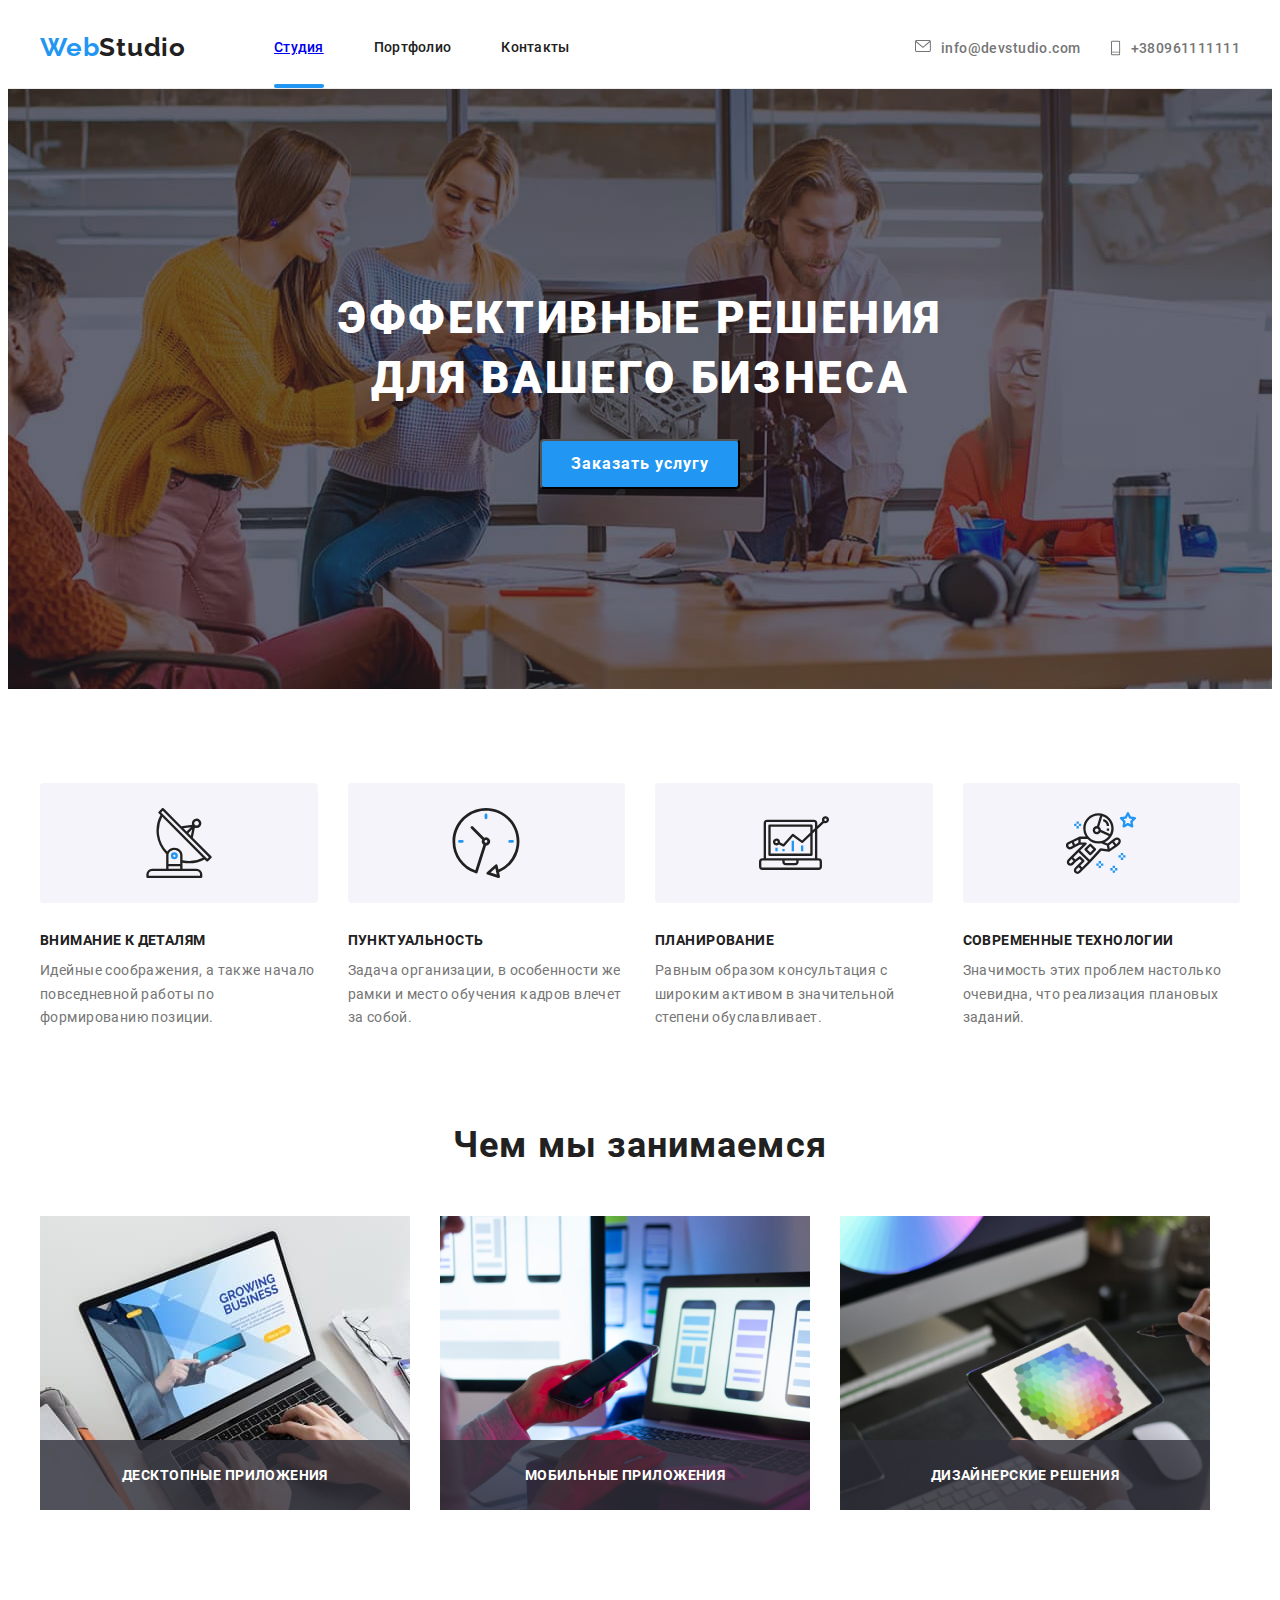
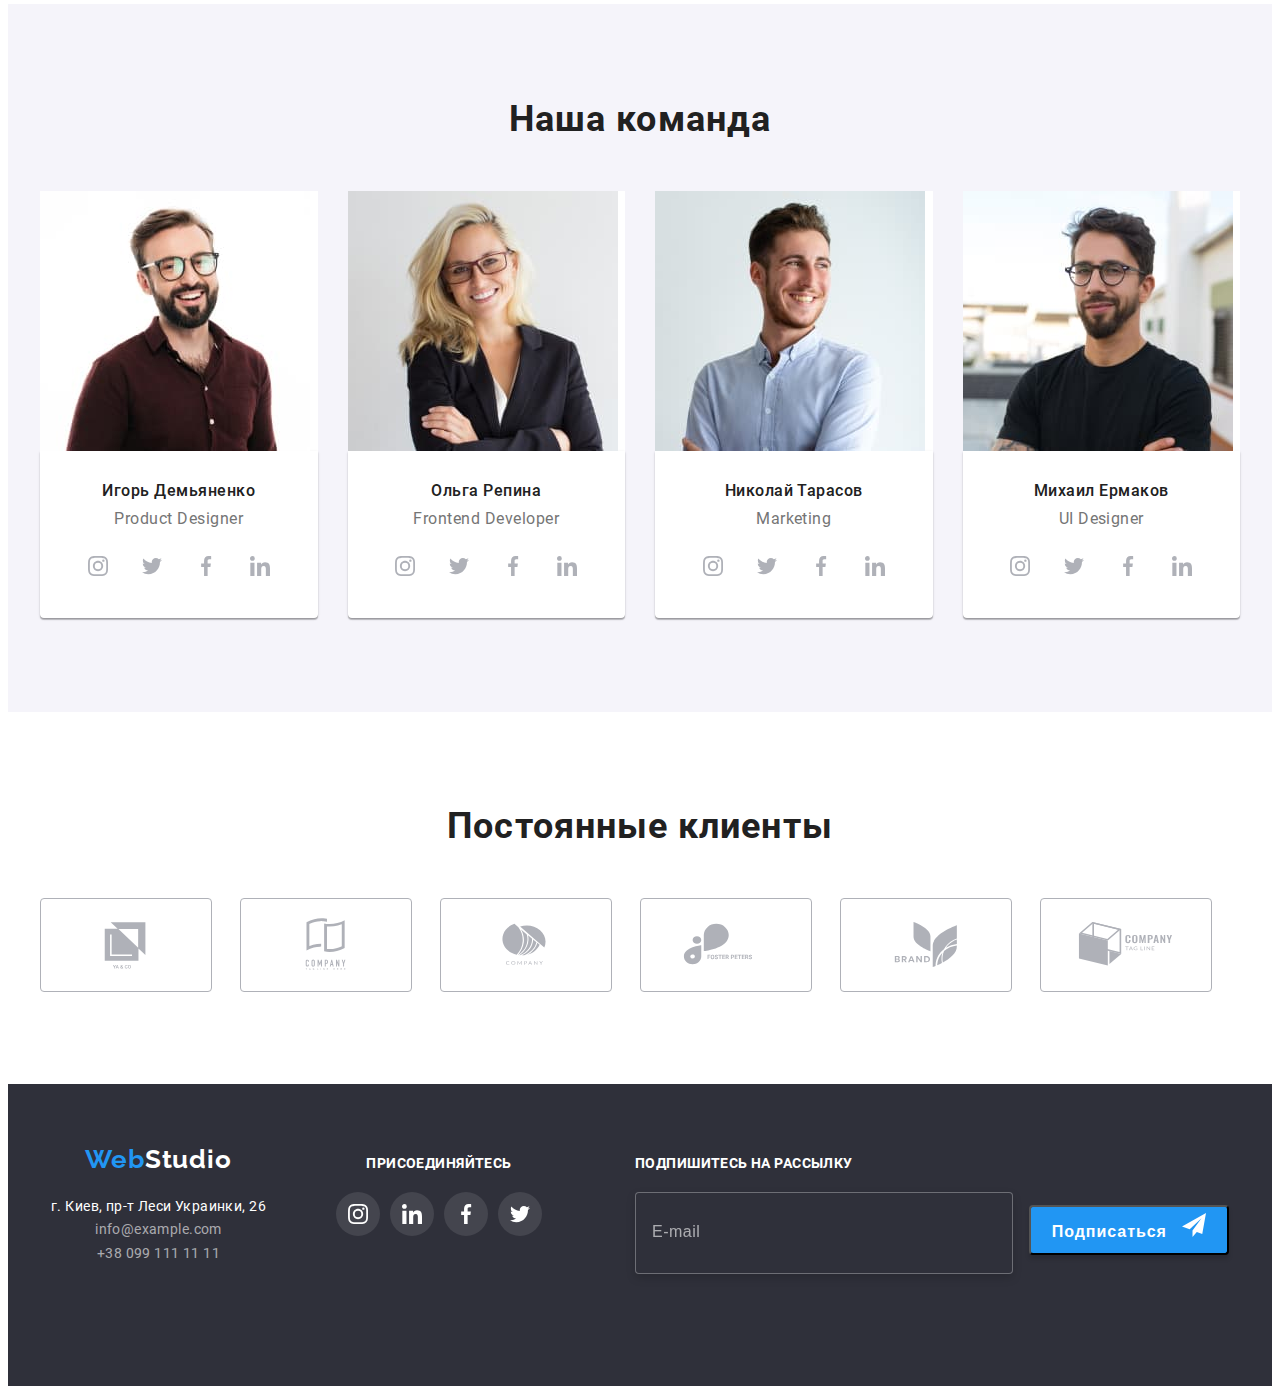
==== index.html @ 2b215364 "hw8" ====
<!DOCTYPE html>
<html lang="ru">
  <head>
    <meta charset="UTF-8" />
    <meta http-equiv="X-UA-Compatible" content="IE=edge" />
    <meta name="viewport" content="width=device-width, initial-scale=1.0" />
    <title>WebStudio</title>
    <link
      rel="stylesheet"
      href="https://cdnjs.cloudflare.com/ajax/libs/modern-normalize/1.1.0/modern-normalize.min.css"
      integrity="sha512-wpPYUAdjBVSE4KJnH1VR1HeZfpl1ub8YT/NKx4PuQ5NmX2tKuGu6U/JRp5y+Y8XG2tV+wKQpNHVUX03MfMFn9Q=="
      crossorigin="anonymous"
      referrerpolicy="no-referrer"
    />

    <link rel="stylesheet" href="./css/main.min.css" />
  </head>
  <body>
    <!-- Шапка сайтy -->

    <header class="header">
      <div class="container header__container">
        <nav class="nav">
          <a href="/" class="logo header__logo">
            <span class="logo__first-part">Web</span>Studio
          </a>

          <!---------------- mobile-modal-button_------------------------------------------------------>

          <ul class="menu">
            <li class="menu__item">
              <a class="menu__link--current" href="./index.html">Студия</a>
            </li>
            <li class="menu__item">
              <a class="menu__link menu__link" href="./portfolio.html"
                >Портфолио</a
              >
            </li>
            <li class="menu__item">
              <a class="menu__link" href="">Контакты</a>
            </li>
          </ul>
        </nav>
        <ul class="auth">
          <li class="auth__item auth__email">
            <a class="auth__link" href="mailto:info@devstudio.com">
              <svg class="auth__email-icon" width="16" height="12">
                <use href="./images/icons/symbol-defs.svg#icon-email"></use>
              </svg>
              info@devstudio.com
            </a>
          </li>
          <li class="auth__item">
            <a class="auth__link" href="tel:+380961111111">
              <svg class="auth__phone-icon" width="10" height="16">
                <use href="./images/icons/symbol-defs.svg#icon-phone"></use>
              </svg>
              +380961111111
            </a>
          </li>
        </ul>
        <button class="nav__button" type="button" data-open>
          <svg class="nav__icon" width="40" height="40" aria-label="меню">
            <use href="./images/icons/icons.svg#icon-menu_burger"></use>
          </svg>
        </button>
      </div>
    </header>
    <main>
      <!-- Герой-->

      <section class="hero">
        <div class="container">
          <h1 class="hero__title">Эффективные решения для вашего бизнеса</h1>
          <button class="btn hero__btn" type="button" data-modal-open>
            Заказать услугу
          </button>
        </div>
      </section>

      <!-- Особливості-->

      <section class="features">
        <div class="container">
          <h2 class="features__title text-hide">Особливості</h2>
          <ul class="features__list">
            <li class="features__item">
              <div class="features__box">
                <svg class="features__icon">
                  <use href="./images/icons/symbol-defs.svg#icon-antenna"></use>
                </svg>
              </div>
              <h3 class="features__title">Внимание к деталям</h3>
              <p class="features__about">
                Идейные соображения, а также начало повседневной работы по
                формированию позиции.
              </p>
            </li>
            <li class="features__item">
              <div class="features__box">
                <svg class="features__icon">
                  <use href="./images/icons/symbol-defs.svg#icon-clock"></use>
                </svg>
              </div>
              <h3 class="features__title">Пунктуальность</h3>
              <p class="features__about">
                Задача организации, в особенности же рамки и место обучения
                кадров влечет за собой.
              </p>
            </li>
            <li class="features__item">
              <div class="features__box">
                <svg class="features__icon">
                  <use href="./images/icons/symbol-defs.svg#icon-diagram"></use>
                </svg>
              </div>
              <h3 class="features__title">Планирование</h3>
              <p class="features__about">
                Равным образом консультация с широким активом в значительной
                степени обуславливает.
              </p>
            </li>
            <li class="features__item">
              <div class="features__box">
                <svg class="features__icon">
                  <use
                    href="./images/icons/symbol-defs.svg#icon-astronaut"
                  ></use>
                </svg>
              </div>
              <h3 class="features__title">Современные технологии</h3>
              <p class="features__about">
                Значимость этих проблем настолько очевидна, что реализация
                плановых заданий.
              </p>
            </li>
          </ul>
        </div>
      </section>

      <!--Чим ми займаємось-->

      <section class="what-we-do">
        <div class="container">
          <h2 class="what-we-do__title">Чем мы занимаемся</h2>
          <ul class="what-we-do__list">
            <li class="what-we-do__item">
              <div class="what-we-do__wrapper">
                <picture>
                  <source
                    srcset="
                      ./images/mobile/portfolio-9-450.jpg    1x,
                      ./images/mobile/portfolio-9-450@2x.jpg 2x
                    "
                    media="(max-width:768px)"
                  />

                  <source
                    srcset="
                      ./images/tab/portfolio-9-354.jpg   1x,
                      /images/tab/portfolio-9-354@2x.jpg 2x
                    "
                    media="(max-width:1200px)"
                  />
                  <source
                    srcset="
                      ./images/desk/portfolio-9-370.jpg    1x,
                      ./images/desk/portfolio-9-370@2x.jpg 2x
                    "
                    media="(min-width:1200px)"
                  />

                  <img
                    src="./images/mobile/portfolio-9-450.jpg"
                    alt="Технокряк"
                  />
                </picture>
                <div class="what-we-do__box-title">
                  <h3 class="what-we-do__nested-title">
                    Десктопные приложения
                  </h3>
                </div>
              </div>
            </li>
            <li class="what-we-do__item">
              <div class="what-we-do__wrapper">
                <img
                  class="what-we-do__img"
                  src="./images/box-2.jpg"
                  alt="mobile"
                  width="370"
                />
                <div class="what-we-do__box-title">
                  <h3 class="what-we-do__nested-title">Мобильные приложения</h3>
                </div>
              </div>
            </li>
            <li class="what-we-do__item">
              <div class="what-we-do__wrapper">
                <img
                  class="what-we-do__img"
                  src="./images/box-3.jpg"
                  alt="tablet"
                  width="370"
                />
                <div class="what-we-do__box-title">
                  <h3 class="what-we-do__nested-title">Дизайнерские решения</h3>
                </div>
              </div>
            </li>
          </ul>
        </div>
      </section>

      <!--Наша команда-->

      <section class="team">
        <div class="container">
          <h2 class="team__title">Наша команда</h2>
          <ul class="team-list">
            <li class="team-item">
              <picture>
                <source
                  srcset="
                    ./images/mobile/team-1-450.jpg    1x,
                    ./images/mobile/team-1-450@2x.jpg 2x
                  "
                  media="(max-width:768px)"
                />

                <source
                  srcset="
                    ./images/tab/team-1-354.jpg   1x,
                    /images/tab/team-1-354@2x.jpg 2x
                  "
                  media="(max-width:1200px)"
                />
                <source
                  srcset="
                    ./images/desk/team-1-270.jpg    1x,
                    ./images/desk/team-1-270@2x.jpg 2x
                  "
                  media="(min-width:1200px)"
                />

                <img src="./images/mobile/team-1-450.jpg " alt="member team" />
              </picture>
              <div class="team-item__card">
                <h3 class="team-item__unit">Игорь Демьяненко</h3>
                <p class="team-item__profession">Product Designer</p>
                <ul class="social-networks">
                  <li class="social-networks__item">
                    <a href="" class="social-networks__link">
                      <svg class="social-networks__icon" width="20" height="20">
                        <use
                          href="./images/icons/symbol-defs.svg#icon-instagram-dark"
                        ></use>
                      </svg>
                    </a>
                  </li>
                  <li class="social-networks__item">
                    <a href="" class="social-networks__link">
                      <svg class="social-networks__icon" width="20" height="20">
                        <use
                          href="./images/icons/symbol-defs.svg#icon-twitter-dark"
                        ></use>
                      </svg>
                    </a>
                  </li>
                  <li class="social-networks__item">
                    <a href="" class="social-networks__link">
                      <svg class="social-networks__icon" width="20" height="20">
                        <use
                          href="./images/icons/symbol-defs.svg#icon-facebook-dark"
                        ></use>
                      </svg>
                    </a>
                  </li>
                  <li class="social-networks__item">
                    <a href="" class="social-networks__link">
                      <svg class="social-networks__icon" width="20" height="20">
                        <use
                          href="./images/icons/symbol-defs.svg#icon-linkedin-dark"
                        ></use>
                      </svg>
                    </a>
                  </li>
                </ul>
              </div>
            </li>
            <li class="team-item">
              <picture>
                <source
                  srcset="
                    ./images/mobile/team-2-450.jpg    1x,
                    ./images/mobile/team-2-450@2x.jpg 2x
                  "
                  media="(max-width:768px)"
                />

                <source
                  srcset="
                    ./images/tab/team-2-354.jpg   1x,
                    /images/tab/team-2-354@2x.jpg 2x
                  "
                  media="(max-width:1200px)"
                />
                <source
                  srcset="
                    ./images/desk/team-2-270.jpg    1x,
                    ./images/desk/team-2-270@2x.jpg 2x
                  "
                  media="(min-width:1200px)"
                />

                <img src="./images/mobile/team-2-450.jpg " alt="member team" />
              </picture>
              <div class="team-item__card">
                <h3 class="team-item__unit">Ольга Репина</h3>
                <p class="team-item__profession">Frontend Developer</p>
                <ul class="social-networks">
                  <li class="social-networks__item">
                    <a href="" class="social-networks__link">
                      <svg class="social-networks__icon" width="20" height="20">
                        <use
                          href="./images/icons/symbol-defs.svg#icon-instagram-dark"
                        ></use>
                      </svg>
                    </a>
                  </li>
                  <li class="social-networks__item">
                    <a href="" class="social-networks__link">
                      <svg class="social-networks__icon" width="20" height="20">
                        <use
                          href="./images/icons/symbol-defs.svg#icon-twitter-dark"
                        ></use>
                      </svg>
                    </a>
                  </li>
                  <li class="social-networks__item">
                    <a href="" class="social-networks__link">
                      <svg class="social-networks__icon" width="20" height="20">
                        <use
                          href="./images/icons/symbol-defs.svg#icon-facebook-dark"
                        ></use>
                      </svg>
                    </a>
                  </li>
                  <li class="social-networks__item">
                    <a href="" class="social-networks__link">
                      <svg class="social-networks__icon" width="20" height="20">
                        <use
                          href="./images/icons/symbol-defs.svg#icon-linkedin-dark"
                        ></use>
                      </svg>
                    </a>
                  </li>
                </ul>
              </div>
            </li>
            <li class="team-item">
              <picture>
                <source
                  srcset="
                    ./images/mobile/team-3-450.jpg    1x,
                    ./images/mobile/team-3-450@2x.jpg 2x
                  "
                  media="(max-width:768px)"
                />

                <source
                  srcset="
                    ./images/tab/team-3-354.jpg   1x,
                    /images/tab/team-3-354@2x.jpg 2x
                  "
                  media="(max-width:1200px)"
                />
                <source
                  srcset="
                    ./images/desk/team-3-270.jpg    1x,
                    ./images/desk/team-3-270@2x.jpg 2x
                  "
                  media="(min-width:1200px)"
                />

                <img src="./images/mobile/team-3-450.jpg " alt="member team" />
              </picture>
              <div class="team-item__card">
                <h3 class="team-item__unit">Николай Тарасов</h3>
                <p class="team-item__profession">Marketing</p>
                <ul class="social-networks">
                  <li class="social-networks__item">
                    <a href="" class="social-networks__link">
                      <svg class="social-networks__icon" width="20" height="20">
                        <use
                          href="./images/icons/symbol-defs.svg#icon-instagram-dark"
                        ></use>
                      </svg>
                    </a>
                  </li>
                  <li class="social-networks__item">
                    <a href="" class="social-networks__link">
                      <svg class="social-networks__icon" width="20" height="20">
                        <use
                          href="./images/icons/symbol-defs.svg#icon-twitter-dark"
                        ></use>
                      </svg>
                    </a>
                  </li>
                  <li class="social-networks__item">
                    <a href="" class="social-networks__link">
                      <svg class="social-networks__icon" width="20" height="20">
                        <use
                          href="./images/icons/symbol-defs.svg#icon-facebook-dark"
                        ></use>
                      </svg>
                    </a>
                  </li>
                  <li class="social-networks__item">
                    <a href="" class="social-networks__link">
                      <svg class="social-networks__icon" width="20" height="20">
                        <use
                          href="./images/icons/symbol-defs.svg#icon-linkedin-dark"
                        ></use>
                      </svg>
                    </a>
                  </li>
                </ul>
              </div>
            </li>
            <li class="team-item">
              <picture>
                <source
                  srcset="
                    ./images/mobile/team-4-450.jpg    1x,
                    ./images/mobile/team-4-450@2x.jpg 2x
                  "
                  media="(max-width:768px)"
                />

                <source
                  srcset="
                    ./images/tab/team-4-354.jpg   1x,
                    /images/tab/team-4-354@2x.jpg 2x
                  "
                  media="(max-width:1200px)"
                />
                <source
                  srcset="
                    ./images/desk/team-4-270.jpg    1x,
                    ./images/desk/team-4-270@2x.jpg 2x
                  "
                  media="(min-width:1200px)"
                />

                <img src="./images/mobile/team-4-450.jpg " alt="member team" />
              </picture>
              <div class="team-item__card">
                <h3 class="team-item__unit">Михаил Ермаков</h3>
                <p class="team-item__profession">UI Designer</p>
                <ul class="social-networks">
                  <li class="social-networks__item">
                    <a href="" class="social-networks__link">
                      <svg class="social-networks__icon" width="20" height="20">
                        <use
                          href="./images/icons/symbol-defs.svg#icon-instagram-dark"
                        ></use>
                      </svg>
                    </a>
                  </li>
                  <li class="social-networks__item">
                    <a href="" class="social-networks__link">
                      <svg class="social-networks__icon" width="20" height="20">
                        <use
                          href="./images/icons/symbol-defs.svg#icon-twitter-dark"
                        ></use>
                      </svg>
                    </a>
                  </li>
                  <li class="social-networks__item">
                    <a href="" class="social-networks__link">
                      <svg class="social-networks__icon" width="20" height="20">
                        <use
                          href="./images/icons/symbol-defs.svg#icon-facebook-dark"
                        ></use>
                      </svg>
                    </a>
                  </li>
                  <li class="social-networks__item">
                    <a href="" class="social-networks__link">
                      <svg class="social-networks__icon" width="20" height="20">
                        <use
                          href="./images/icons/symbol-defs.svg#icon-linkedin-dark"
                        ></use>
                      </svg>
                    </a>
                  </li>
                </ul>
              </div>
            </li>
          </ul>
        </div>
      </section>

      <!--Our clients-->
      <section class="clients">
        <div class="container">
          <h2 class="clients__title">Постоянные клиенты</h2>
          <ul class="clients__list">
            <li class="client__item">
              <a href="" class="client__link">
                <svg class="client__icon">
                  <use
                    href="./images/icons/symbol-defs.svg#icon-client-one"
                  ></use>
                </svg>
              </a>
            </li>
            <li class="client__item">
              <a href="" class="client__link">
                <svg class="client__icon">
                  <use
                    href="./images/icons/symbol-defs.svg#icon-client-two"
                  ></use>
                </svg>
              </a>
            </li>
            <li class="client__item">
              <a href="" class="client__link">
                <svg class="client__icon">
                  <use
                    href="./images/icons/symbol-defs.svg#icon-client-three"
                  ></use>
                </svg>
              </a>
            </li>
            <li class="client__item">
              <a href="" class="client__link">
                <svg class="client__icon">
                  <use
                    href="./images/icons/symbol-defs.svg#icon-client-four"
                  ></use>
                </svg>
              </a>
            </li>
            <li class="client__item">
              <a href="" class="client__link">
                <svg class="client__icon">
                  <use
                    href="./images/icons/symbol-defs.svg#icon-client-five"
                  ></use>
                </svg>
              </a>
            </li>
            <li class="client__item">
              <a href="" class="client__link">
                <svg class="client__icon">
                  <use
                    href="./images/icons/symbol-defs.svg#icon-client-six"
                  ></use>
                </svg>
              </a>
            </li>
          </ul>
        </div>
      </section>

      <!-- Footer -->
    </main>
    <footer class="footer">
      <div class="container container__footer">
        <div class="footer__contacts">
          <a href="/" class="logo footer--logo">
            <span class="logo__first-part">Web</span>Studio
          </a>
          <address>
            <ul class="footer__list">
              <li class="footer__item">
                <a class="footer__address" href="#">
                  г. Киев, пр-т Леси Украинки, 26
                </a>
              </li>
              <li class="footer__item">
                <a class="footer__email" href="mailto:info@example.com">
                  info@example.com
                </a>
              </li>
              <li class="footer__item">
                <a class="footer__phon" href="tel:+380991111111">
                  +38 099 111 11 11
                </a>
              </li>
            </ul>
          </address>
        </div>
        <div class="join-us">
          <h2 class="join-us__title">присоединяйтесь</h2>
          <ul class="join-us__list">
            <li class="join-us__item">
              <a href="" class="join-us__link">
                <svg class="join-us__icon" width="20" height="20">
                  <use
                    href="./images/icons/symbol-defs.svg#icon-instagram-light"
                  ></use>
                </svg>
              </a>
            </li>
            <li class="join-us__item">
              <a href="" class="join-us__link">
                <svg class="join-us__icon" width="20" height="20">
                  <use
                    href="./images/icons/symbol-defs.svg#icon-linkedin-light"
                  ></use>
                </svg>
              </a>
            </li>
            <li class="join-us__item">
              <a href="" class="join-us__link">
                <svg class="join-us__icon" width="20" height="20">
                  <use
                    href="./images/icons/symbol-defs.svg#icon-facebook-light"
                  ></use>
                </svg>
              </a>
            </li>
            <li class="join-us__item">
              <a href="" class="join-us__link">
                <svg class="join-us__icon" width="20" height="20">
                  <use
                    href="./images/icons/symbol-defs.svg#icon-twitter-light"
                  ></use>
                </svg>
              </a>
            </li>
          </ul>
        </div>
        <div class="mailling">
          <h2 class="mailling__title">Подпишитесь на рассылку</h2>
          <form class="mailling__form">
            <label class="mailling__label">
              <input
                class="mailling__input"
                type="email"
                name="mailling"
                placeholder="E-mail"
              />
            </label>
            <button class="btn mailling__button" type="submit">
              Подписаться
              <svg class="mailling__icon-send" width="24" height="24">
                <use href="./images/icons/symbol-defs.svg#icon-send"></use>
              </svg>
            </button>
          </form>
        </div>
      </div>
    </footer>
    <!-- Backdrop/Modal windows -->

    <div class="backdrop is-hidden" data-modal>
      <div class="modal">
        <button class="modal__close-button" data-modal-close>
          <svg class="modal__close-icon" width="30" height="30">
            <use href="./images/icons/symbol-defs.svg#icon-close-1"></use>
          </svg>
        </button>

        <p class="modal__title">Оставьте свои данные, мы вам перезвоним</p>

        <form class="modal__form">
          <div class="modal__wrapper">
            <label class="modal__label" for="user_name">Имя</label>

            <input
              class="modal__input"
              type="text"
              name="person"
              id="user_name"
            />
            <svg class="modal__icon" width="18" height="18">
              <use href="./images/icons/icons.svg#icon-person"></use>
            </svg>
          </div>

          <div class="modal__wrapper">
            <label class="modal__label" for="tel">Телефон</label>

            <input class="modal__input" type="tel" name="person-tel" id="tel" />
            <svg class="modal__icon" width="18" height="18">
              <use href="./images/icons/icons.svg#icon-phone"></use>
            </svg>
          </div>

          <div class="modal__wrapper">
            <label class="modal__label" for="email">Почта</label>

            <input
              class="modal__input"
              type="email"
              name="person-email"
              id="email"
            />
            <svg class="modal__icon" width="18" height="18">
              <use href="./images/icons/icons.svg#icon-email"></use>
            </svg>
          </div>
          <div class="modal__wrapper txtarea">
            <label class="modal__label" for="comment">Комментарий</label>
            <textarea
              name="comment"
              rows="5"
              placeholder="Введите текст"
              id="comment"
            >
            </textarea>
          </div>
          <label class="modal__label checkbox" for="checkbox">
            <input
              class="modal__checkbox"
              type="checkbox"
              name="accept"
              value="accept"
              id="checkbox"
            />
            <svg class="modal__icon-check" width="16" height="15">
              <use href="./images/icons/icons.svg#icon-check"></use>
            </svg>

            Соглашаюсь с рассылкой и принимаю &nbsp;
            <a href="#">Условия договора</a>
          </label>
          <button class="btn modal-button" type="submit">Отправить</button>
        </form>
      </div>
    </div>
    <script src="./js/modal.js"></script>
  </body>
</html>
---- css/main.min.css ----
p,h1,h2,h3,h4,h5,h6{margin:0}ul{list-style:none;margin:0;padding-left:0}:root{--body-light-color: #e5e5e5;--body-dark-color: #2f303a;--accent-color: #2196f3;--title-text-color: #212121;--common-text-color: #757575;--typical-padding: 94px;--typical-margin: 30px}@font-face{font-family:'Roboto';font-style:normal;font-weight:400;src:local(""),url("../fonts/roboto-v30-latin_cyrillic-regular.woff2") format("woff2"),url("../fonts/roboto-v30-latin_cyrillic-regular.woff") format("woff")}@font-face{font-family:'Roboto';font-style:normal;font-weight:500;src:local(""),url("../fonts/roboto-v30-latin_cyrillic-500.woff2") format("woff2"),url("../fonts/roboto-v30-latin_cyrillic-500.woff") format("woff")}@font-face{font-family:'Roboto';font-style:normal;font-weight:700;src:local(""),url("../fonts/roboto-v30-latin_cyrillic-700.woff2") format("woff2"),url("../fonts/roboto-v30-latin_cyrillic-700.woff") format("woff")}@font-face{font-family:'Roboto';font-style:normal;font-weight:900;src:local(""),url("../fonts/roboto-v30-latin_cyrillic-900.woff2") format("woff2"),url("../fonts/roboto-v30-latin_cyrillic-900.woff") format("woff")}@font-face{font-family:'Raleway';font-style:normal;font-weight:400;src:local(""),url("../fonts/raleway-v27-latin_cyrillic-regular.woff2") format("woff2"),url("../fonts/raleway-v27-latin_cyrillic-regular.woff") format("woff")}@font-face{font-family:'Raleway';font-style:normal;font-weight:700;src:local(""),url("../fonts/raleway-v27-latin_cyrillic-700.woff2") format("woff2"),url("../fonts/raleway-v27-latin_cyrillic-700.woff") format("woff")}img{display:block;max-width:100%;height:auto}body{background-color:#fff;color:var(--common-text-color);font-family:'Roboto', sans-serif;text-decoration:none}.container{margin:0 auto;width:100%;padding-left:15px;padding-right:15px}@media screen and (min-width: 480px){.container{max-width:480px}}@media screen and (min-width: 768px){.container{max-width:768px}}@media screen and (min-width: 1200px){.container{max-width:1200px}}.logo{text-decoration:var(--accent-color);font-family:'Raleway', sans-serif;color:var(--title-text-color);font-style:normal;font-weight:700;font-size:24px;line-height:1.17;letter-spacing:.03em}@media screen and (min-width: 1200px){.logo{font-weight:700;font-size:26px;line-height:1.19;letter-spacing:.03em}}.logo__first-part{color:var(--accent-color)}.btn{display:flex;justify-content:center;align-items:center;width:200px;height:50px;border-radius:4px;cursor:pointer;color:#fff;background-color:var(--accent-color);box-shadow:0px 4px 4px rgba(0,0,0,0.15)}.text-hide{position:absolute;width:1px;height:1px;margin:-1px;border:0;padding:0;white-space:nowrap;clip-path:inset(100%);clip:rect(0 0 0 0);overflow:hidden}.header{border-bottom:1px solid #ECECEC}.header__container{display:flex;justify-content:space-between}nav{display:flex;justify-content:center;align-items:center}.header__logo{padding-top:24px;padding-bottom:25px;margin-right:88px}.menu{display:flex}.menu__item{display:flex;align-items:center;justify-content:space-evenly}@media screen and (min-width: 768px){.menu__item{display:flex;position:relative;justify-content:flex-start;margin-right:50px}}.menu__item:last-child{margin-right:0}.auth{display:flex;justify-content:space-evenly;flex-direction:column}@media screen and (min-width: 1200px){.auth{flex-direction:row;align-items:center}}.menu,.auth{font-weight:500;font-size:14px;line-height:1.14;letter-spacing:.02em}@media screen and (max-width: 767px){.menu,.auth{display:none}}@media screen and (max-width: 767px){.auth{display:none;margin-left:315px}}@media screen and (min-width: 768px){.auth{display:flex;margin-left:90px}}.auth__item.auth__email{margin-right:30px}.menu__link{transition-property:color;transition-duration:250ms;transition-timing-function:cubic-bezier(0.4, 0, 0.2, 1)}@media screen and (min-width: 768px){.menu__link{padding-top:32px;padding-bottom:32px}}.menu__link:hover,.menu__link:focus{color:var(--accent-color)}.menu__link--current::after{content:"";position:absolute;left:0;bottom:0px;height:4px;width:100%;background-color:var(--accent-color);border-radius:2px}.auth__link{text-decoration:none;color:var(--common-text-color);display:flex;font-weight:500;font-size:12px;line-height:1.17;letter-spacing:.02em}@media screen and (min-width: 1200px){.auth__link{font-weight:500;font-size:14px;line-height:1.17;letter-spacing:.03em}}.auth__link:last-child{margin-right:0}.menu__link{text-decoration:var(--accent-color);color:var(--title-text-color)}.menu__link:last-child{margin-right:0}.menu__link.menu__link--current{color:var(--accent-color)}.auth__phone-icon,.auth__email-icon{fill:currentColor;margin-right:10px}.nav__button{width:40px;height:40px;background:#fff;border:none;margin-top:auto;margin-bottom:auto;margin-right:10px}.nav__button:hover,.nav__button:focus{fill:var(--accent-color)}@media screen and (min-width: 768px){.nav__button{display:none}}.hero{padding-top:118px;padding-bottom:118px;background-size:cover;background-position:50% 50%;background-repeat:no-repeat;background-image:linear-gradient(to right, rgba(47,48,58,0.4), rgba(47,48,58,0.4)),url("../images/mobile/header-480.jpg")}@media (min-device-pixel-ratio: 2), (min-resolution: 192dpi), (min-resolution: 2dppx){.hero{background-image:linear-gradient(to right, rgba(47,48,58,0.4), rgba(47,48,58,0.4)),url("../images/mobile/header-480@2x.jpg")}}@media screen and (min-width: 768px){.hero{background-image:linear-gradient(to right, rgba(47,48,58,0.4), rgba(47,48,58,0.4)),url("../images/tab/header-768.jpg")}}@media screen and (min-width: 768px) and (min-device-pixel-ratio: 1.9), screen and (min-width: 768px) and (min-resolution: 192dpi), screen and (min-width: 768px) and (min-resolution: 2dppx){.hero{background-image:linear-gradient(to right, rgba(47,48,58,0.4), rgba(47,48,58,0.4)),url("../images/tab/header-768@2x.jpg")}}@media screen and (min-width: 1200px){.hero{padding-top:200px;padding-bottom:200px;background-image:linear-gradient(to right, rgba(47,48,58,0.4), rgba(47,48,58,0.4)),url("../images/desk/header-1600.jpg")}}@media screen and (min-width: 1200px) and (min-device-pixel-ratio: 1.9), screen and (min-width: 1200px) and (min-resolution: 192dpi), screen and (min-width: 1200px) and (min-resolution: 2dppx){.hero{background-image:linear-gradient(to right, rgba(47,48,58,0.4), rgba(47,48,58,0.4)),url("../images/desk/header-1600@2x.jpg")}}.hero__title{display:block;margin-right:auto;margin-left:auto;margin-bottom:var(--typical-margin);max-width:360px;text-decoration:var(--accent-color);color:#fff;text-transform:uppercase;text-align:center;font-weight:900;font-size:26px;line-height:1.61;letter-spacing:.06em}@media screen and (min-width: 1200px){.hero__title{font-size:44px;line-height:1.36;max-width:696px}}.hero__btn{padding:10px 32px;white-space:nowrap;margin-right:auto;margin-left:auto;font-family:inherit;text-align:center;font-weight:700;font-size:16px;line-height:1.88;letter-spacing:.06em;transition-property:background-color;transition-duration:250ms;transition-timing-function:cubic-bezier(0.4, 0, 0.2, 1)}.hero__btn:hover,.hero__btn:focus{background-color:#188CE8}.portfolio__menu{padding-top:60px;padding-bottom:40px}@media screen and (min-width: 768px){.portfolio__menu{display:flex;flex-wrap:wrap;justify-content:center}}.portfolio__item{display:inline-block}.portfolio__button{margin-right:8px;margin-bottom:15px;padding:6px 22px 6px 22px;border-radius:4px;border-color:transparent;vertical-align:text-top;font-family:inherit;color:var(--title-text-color);background:#F5F4FA;cursor:pointer;font-weight:500;font-size:16px;line-height:1.62;letter-spacing:.03em;transition-property:color;transition-duration:250ms;transition-timing-function:cubic-bezier(0.4, 0, 0.2, 1);transition-property:background;transition-duration:250ms;transition-timing-function:cubic-bezier(0.4, 0, 0.2, 1);transition-property:box-shadow;transition-duration:250ms;transition-timing-function:cubic-bezier(0.4, 0, 0.2, 1)}@media screen and (min-width: 768px){.portfolio__button{margin-bottom:0}}.portfolio__button:focus,.portfolio__button:hover{background:var(--accent-color);color:#fff;box-shadow:0px 3px 1px rgba(0,0,0,0.1),0px 1px 2px rgba(0,0,0,0.08),0px 2px 2px rgba(0,0,0,0.12)}.made-projects-list{display:flex;flex-wrap:wrap;gap:30px;margin-bottom:60px}@media screen and (min-width: 1200px){.made-projects-list{margin-bottom:94px}}.made-projects-list__item{width:100%}@media screen and (min-width: 768px){.made-projects-list__item{width:calc((100% - 30px) / 2)}}@media screen and (min-width: 1200px){.made-projects-list__item{width:calc((100% - 60px) / 3)}}.made-projects-list__link{position:relative;text-decoration:none;display:flex;flex-direction:column;transition-property:box-shadow;transition-duration:250ms;transition-timing-function:cubic-bezier(0.4, 0, 0.2, 1)}.made-projects-list__link:hover{box-shadow:0px 1px 1px rgba(0,0,0,0.12),0px 4px 4px rgba(0,0,0,0.06),1px 4px 6px rgba(0,0,0,0.16)}.made-projects-list__link:hover .made-projects-list__overlay{transform:translateY(0);opacity:1}.made-projects-list__section{bottom:0;left:0;padding-top:20px;padding-bottom:20px;padding-left:24px;padding-right:24px;background:#FFF;border-top:none;border:1px solid #EEE}.made-projects-list__title{color:var(--title-text-color);margin-bottom:4px;font-weight:700;font-size:18px;line-height:2;letter-spacing:.06em}.made-projects-list__type-item{color:var(--common-text-color);font-size:16px;line-height:1.88;letter-spacing:.03em}.portfolio-list-title,.made-projects-list__type-item{transition-property:color;transition-duration:250ms;transition-timing-function:cubic-bezier(0.4, 0, 0.2, 1)}.portfolio-list-title:hover,.made-projects-list__type-item:hover{color:var(--accent-color)}.made-projects-list__image-wrapper{position:relative;overflow:hidden}.made-projects-list__overlay{position:absolute;padding:63px 24px;width:100%;height:100%;background:rgba(33,150,243,0.9);bottom:0;left:0;opacity:0;transform:translateY(100%);transition-property:opacity;transition-duration:250ms;transition-timing-function:cubic-bezier(0.4, 0, 0.2, 1);transition-property:transform;transition-duration:250ms;transition-timing-function:cubic-bezier(0.4, 0, 0.2, 1)}.made-projects-list__text-about{color:#fff;font-size:18px;line-height:1.56;letter-spacing:.03em}.features{padding-top:60px;padding-bottom:60px}@media screen and (min-width: 1200px){.features{padding-top:94px;padding-bottom:94px}}.features__about{color:var(--common-text-color);font-weight:normal;font-size:14px;line-height:1.71;letter-spacing:.03em}.features__list{display:flex;flex-wrap:wrap;align-items:center;gap:30px}.features__item{width:100%}@media screen and (min-width: 768px){.features__item{width:calc((100% - 30px) / 2)}}@media screen and (min-width: 1200px){.features__item{width:calc((100% - 90px) / 4)}}.features__box{display:flex;justify-content:center;align-items:center;width:100%;height:120px;margin-bottom:30px;border-radius:4px;background:#F5F4FA}.features__icon{width:70px;height:70px}.features__title{margin-bottom:10px;color:var(--title-text-color);text-transform:uppercase;font-weight:700;font-size:14px;line-height:1.14;letter-spacing:.03em}.what-we-do{display:none}@media screen and (min-width: 1200px){.what-we-do{display:contents;padding-bottom:var(--typical-padding)}}.what-we-do__title{margin-bottom:50px;text-align:center;color:var(--title-text-color);font-weight:700;font-size:36px;line-height:1.17;letter-spacing:.03em}.what-we-do__list{display:flex;align-items:center;gap:30px}.what-we-do__wrapper{position:relative;margin-bottom:94px}.what-we-do__box-title{position:absolute;display:flex;justify-content:center;align-items:center;width:370px;height:70px;top:0;left:0;transform:translate(0, 224px);background:rgba(47,48,58,0.8)}.what-we-do__nested-title{text-align:center;text-transform:uppercase;color:#fff;font-weight:700;font-size:14px;line-height:1.14;letter-spacing:.03em}.team{background-color:#F5F4FA;text-align:center;padding-top:60px;padding-bottom:60px}@media screen and (min-width: 1200px){.team{padding-top:94px;padding-bottom:94px}}.team-list{display:flex;flex-wrap:wrap;justify-content:center;gap:30px}.team-item{background:#fff;border-radius:0px 0px 4px 4px}@media screen and (min-width: 1200px){.team-item{width:calc((100% - 30px) / 2)}}@media screen and (min-width: 1200px){.team-item{width:calc((100% - 90px) / 4)}}.team__title{display:inline-block;margin-bottom:50px;text-align:center;color:var(--title-text-color);font-weight:700;font-size:36px;line-height:1.17;letter-spacing:.03em}.team-item__card{padding-top:var(--typical-margin);padding-bottom:30px;box-shadow:0px 1px 3px rgba(0,0,0,0.12),0px 1px 1px rgba(0,0,0,0.14),0px 2px 1px rgba(0,0,0,0.2);border-radius:0px 0px 4px 4px}.team-item__unit{margin-bottom:10px;text-align:center;color:var(--title-text-color);font-weight:500;font-size:16px;line-height:1.19;letter-spacing:.03em}.team-item__profession{margin-bottom:16px;text-align:center;color:var(--common-text-color);font-size:16px;line-height:1.14;letter-spacing:.03em}.social-networks{display:flex;justify-content:center}.social-networks:last-child{margin-right:0}.social-networks__item{margin-right:10px}.social-networks__item:last-child{margin-right:0}.social-networks__link{display:flex;width:44px;height:44px;border-radius:50%;justify-content:center;align-items:center;color:#afb1b8;transition-property:color;transition-duration:250ms;transition-timing-function:cubic-bezier(0.4, 0, 0.2, 1)}.social-networks__link:hover{color:#fff;background-color:var(--accent-color)}.social-networks__icon{fill:currentColor}.clients{padding-top:60px;padding-bottom:60px}@media screen and (min-width: 1200px){.clients{padding-top:94px;padding-bottom:94px}}.clients__title{margin-bottom:50px;text-align:center;color:var(--title-text-color);font-weight:700;font-size:36px;line-height:1.16;letter-spacing:.03em}.clients__list{display:flex;flex-wrap:wrap;gap:30px}.client__item{width:calc((100% - 30px) / 2);height:92px}@media screen and (min-width: 768px){.client__item{width:calc((100% - 90px) / 3)}}@media screen and (min-width: 1200px){.client__item{width:calc((100% - 180px) / 6)}}.client__link{display:flex;justify-content:center;align-items:center;width:100%;height:100%;color:#AFB1B8;border:1px solid #AFB1B8;border-radius:4px;transition-property:color;transition-duration:250ms;transition-timing-function:cubic-bezier(0.4, 0, 0.2, 1);transition-property:border-color;transition-duration:250ms;transition-timing-function:cubic-bezier(0.4, 0, 0.2, 1)}.client__link:hover,.client__link:focus{color:var(--accent-color);border-color:var(--accent-color)}.client__icon{width:106px;height:60px;fill:currentColor}.footer{padding-top:60px;padding-bottom:60px;background-color:var(--body-dark-color)}.container__footer{text-align:center}@media screen and (min-width: 768px){.container__footer{display:flex;justify-content:center;flex-direction:row;flex-wrap:wrap;align-items:baseline}}@media screen and (min-width: 768px){.footer__contacts{margin-right:165px}}@media screen and (min-width: 1200px){.footer__contacts{margin-right:70px}}.footer--logo{display:block;margin-bottom:20px;color:#fff}.footer__address,.footer__email,.footer__phon{text-decoration:var(--accent-color);font-style:normal;font-size:14px;line-height:1.71;letter-spacing:.03em;transition-property:color;transition-duration:250ms;transition-timing-function:cubic-bezier(0.4, 0, 0.2, 1)}.footer__list{margin-bottom:60px}.footer__address{color:#fff}.footer__address:hover,.footer__address:focus{color:var(--accent-color)}.footer__email,.footer__phon{color:rgba(255,255,255,0.6)}.footer__email:hover,.footer__email:focus,.footer__phon:hover,.footer__phon:focus{color:var(--accent-color)}.join-us{margin-bottom:60px;text-align:center}@media screen and (min-width: 1200px){.join-us{margin-right:93px}}.join-us__title{margin-bottom:20px;text-transform:uppercase;color:#fff;font-weight:700;font-size:14px;line-height:1.14;letter-spacing:.03em}.join-us__list{display:flex;flex-direction:row;justify-content:center;gap:10px}.join-us__link{display:flex;justify-content:center;align-items:center;width:44px;height:44px;border-radius:50%;color:#fff;background:rgba(255,255,255,0.1);transition-property:background-color;transition-duration:250ms;transition-timing-function:cubic-bezier(0.4, 0, 0.2, 1)}.join-us__link:hover{background-color:var(--accent-color)}.join-us__icon{fill:currentColor}.mailling{text-align:center}@media screen and (min-width: 1200px){.mailling{text-align:start}}.mailling__title{margin-bottom:20px;text-transform:uppercase;color:#fff;font-weight:700;font-size:14px;line-height:1.14;letter-spacing:.03em}.mailling__form{text-align:center}.mailling__input{width:100%;height:50px;padding-left:16px;padding-top:15px;padding-bottom:15px;margin-bottom:20px;outline:transparent;color:#fff;border:1px solid rgba(255,255,255,0.3);filter:drop-shadow(0px 4px 4px rgba(0,0,0,0.15));border-radius:4px;background:var(--body-dark-color)}@media screen and (min-width: 1200px){.mailling__input{width:358px;margin-right:12px}}.mailling__input::placeholder{background:var(--body-dark-color);color:rgba(255,255,255,0.6);font-weight:400;font-size:16px;line-height:1.25;letter-spacing:.03em}.mailling__button{display:inline-block;text-align:center;font-weight:700;font-size:16px;line-height:1.88;letter-spacing:.06em}.mailling__icon-send{margin-left:10px}.backdrop_mobile{position:fixed;top:0;left:0;width:100%;height:100%;background:rgba(0,0,0,0.2);opacity:1}.backdrop_mobile.is-hidden{opacity:0;pointer-events:none;transition-property:opacity;transition-duration:250ms;transition-timing-function:cubic-bezier(0.4, 0, 0.2, 1)}.backdrop_mobile.is-hidden .modal{transform:translate(-50%, -50%) scale(0.1);transition-property:transform;transition-duration:250ms;transition-timing-function:cubic-bezier(0.4, 0, 0.2, 1)}.modal_mobile{top:0;left:0;position:relative;padding-top:48px;padding-left:40px;width:480px;height:796px;background:#fff}.modal__close-button--mb{position:absolute;left:440px;top:8px;border:5px solid rgba(0,0,0,0.1);border-radius:50%;width:30px;height:30px;cursor:pointer}.modal__close-button--mb:hover .modal__close-icon--mb{fill:var(--accent-color)}.modal__close-icon--mb{position:absolute;top:50%;left:50%;transform:translate(-50%, -50%);fill:currentColor;transition-property:fill;transition-duration:250ms;transition-timing-function:cubic-bezier(0.4, 0, 0.2, 1)}.modal__close-icon--mb:hover{fill:currentColor}.modal-button{margin-top:30px;margin-left:124px;margin-right:124px;text-align:center;font-weight:700;font-size:16px;line-height:1.88;letter-spacing:.06em}.modal__item{margin-bottom:32px}.modal__item.contacts{margin-bottom:302px}.modal__item.item-email{margin-bottom:64px}.modal__link{font-weight:500;font-size:40px;line-height:1.2;letter-spacing:.03em;color:var(--title-text-color);text-decoration:none}.modal__link.modal__phone{font-weight:500;font-size:34px;line-height:1.2;letter-spacing:.03em}.modal__link.modal__email{font-weight:500;font-size:24px;line-height:1.2;letter-spacing:.03em;color:#757575}.modal__link:hover{color:var(--accent-color)}.modal__soc-list{display:flex;flex-direction:row}.modal__soc-link{color:var(--accent-color);font-weight:500;font-size:18px;line-height:1.2;letter-spacing:.03em;text-decoration:none;margin-right:10px}.backdrop{position:fixed;top:0;left:0;width:100%;height:100%;background:rgba(0,0,0,0.2);opacity:1;transition-property:opacity;transition-duration:250ms;transition-timing-function:cubic-bezier(0.4, 0, 0.2, 1)}.backdrop.is-hidden{opacity:0;pointer-events:none}.backdrop.is-hidden .modal{transform:translate(-50%, -50%) scale(0.1);transition-property:transform;transition-duration:250ms;transition-timing-function:cubic-bezier(0.4, 0, 0.2, 1)}.modal{position:absolute;padding:40px;top:50%;left:50%;width:450px;height:609px;background:#fff;box-shadow:0px 1px 3px rgba(0,0,0,0.12),0px 1px 1px rgba(0,0,0,0.14),0px 2px 1px rgba(0,0,0,0.2);border-radius:4px;transform:translate(-50%, -50%) scale(1);transition-property:transform;transition-duration:250ms;transition-timing-function:cubic-bezier(0.4, 0, 0.2, 1)}@media screen and (min-width: 1200px){.modal{width:528px;height:581px}}.modal__close-button{position:absolute;right:8px;top:8px;width:30px;height:30px;border:5px solid rgba(0,0,0,0.1);border-radius:50%;cursor:pointer}.modal__close-button:hover .modal__close-icon{fill:var(--accent-color)}.modal__close-icon{position:absolute;top:50%;left:50%;transform:translate(-50%, -50%);fill:currentColor;transition-property:fill;transition-duration:250ms;transition-timing-function:cubic-bezier(0.4, 0, 0.2, 1)}.modal__title{margin-bottom:12px;text-align:center;color:var(--title-text-color);font-weight:700;font-size:20px;line-height:1.5;letter-spacing:.03em}@media screen and (min-width: 1200px){.modal__title{font-weight:700;font-size:20px;line-height:1.15;letter-spacing:.03em}}.modal__input,textarea{width:100%}.modal__input:hover,.modal__input:focus,textarea:hover,textarea:focus{border:1px solid var(--accent-color);outline:transparent}.modal__input{box-sizing:border-box;height:40px;padding-left:41px;border:1px solid rgba(33,33,33,0.2);border-radius:4px;transition-property:border;transition-duration:250ms;transition-timing-function:cubic-bezier(0.4, 0, 0.2, 1)}.modal__input:hover+.modal__icon,.modal__input:focus+.modal__icon{fill:var(--accent-color)}.modal__checkbox{appearance:none}textarea{display:block;height:120px;padding:12px 16px;resize:none;border:1px solid rgba(33,33,33,0.2);border-radius:4px;transition-property:border;transition-duration:250ms;transition-timing-function:cubic-bezier(0.4, 0, 0.2, 1)}textarea::placeholder{color:rgba(117,117,117,0.5);font-weight:400;font-size:12px;line-height:1.17;letter-spacing:.01em}.modal__label{display:flex;align-items:center;margin-bottom:4px;color:var(--common-text-color);font-weight:400;font-size:12px;line-height:1.17;letter-spacing:.01em}.modal__label.checkbox{margin-bottom:0;justify-content:center;font-weight:400;font-size:12px;line-height:1.17;letter-spacing:.03em}@media screen and (min-width: 1200px){.modal__label.checkbox{font-size:14px;line-height:1.71}}.modal-button{margin-top:30px;margin-left:auto;margin-right:auto;text-align:center;font-weight:700;font-size:16px;line-height:1.88;letter-spacing:.06em}.modal__wrapper{position:relative;margin-bottom:10px}.modal__wrapper.txtarea{margin-bottom:20px}.modal__icon{position:absolute;top:50%;left:22px;transform:translate(-50%, 0);fill:currentColor;transition-property:fill;transition-duration:250ms;transition-timing-function:cubic-bezier(0.4, 0, 0.2, 1)}.modal__icon-check{margin-right:7px;border:2px solid;border-color:#212121;border-radius:2px;fill:#e5e5e5}.modal__checkbox:checked+.modal__icon-check{fill:#fff;background-color:var(--accent-color);background-origin:border-box;border:2px solid;border-color:var(--accent-color);border-radius:2px}
/*# sourceMappingURL=main.min.css.map */
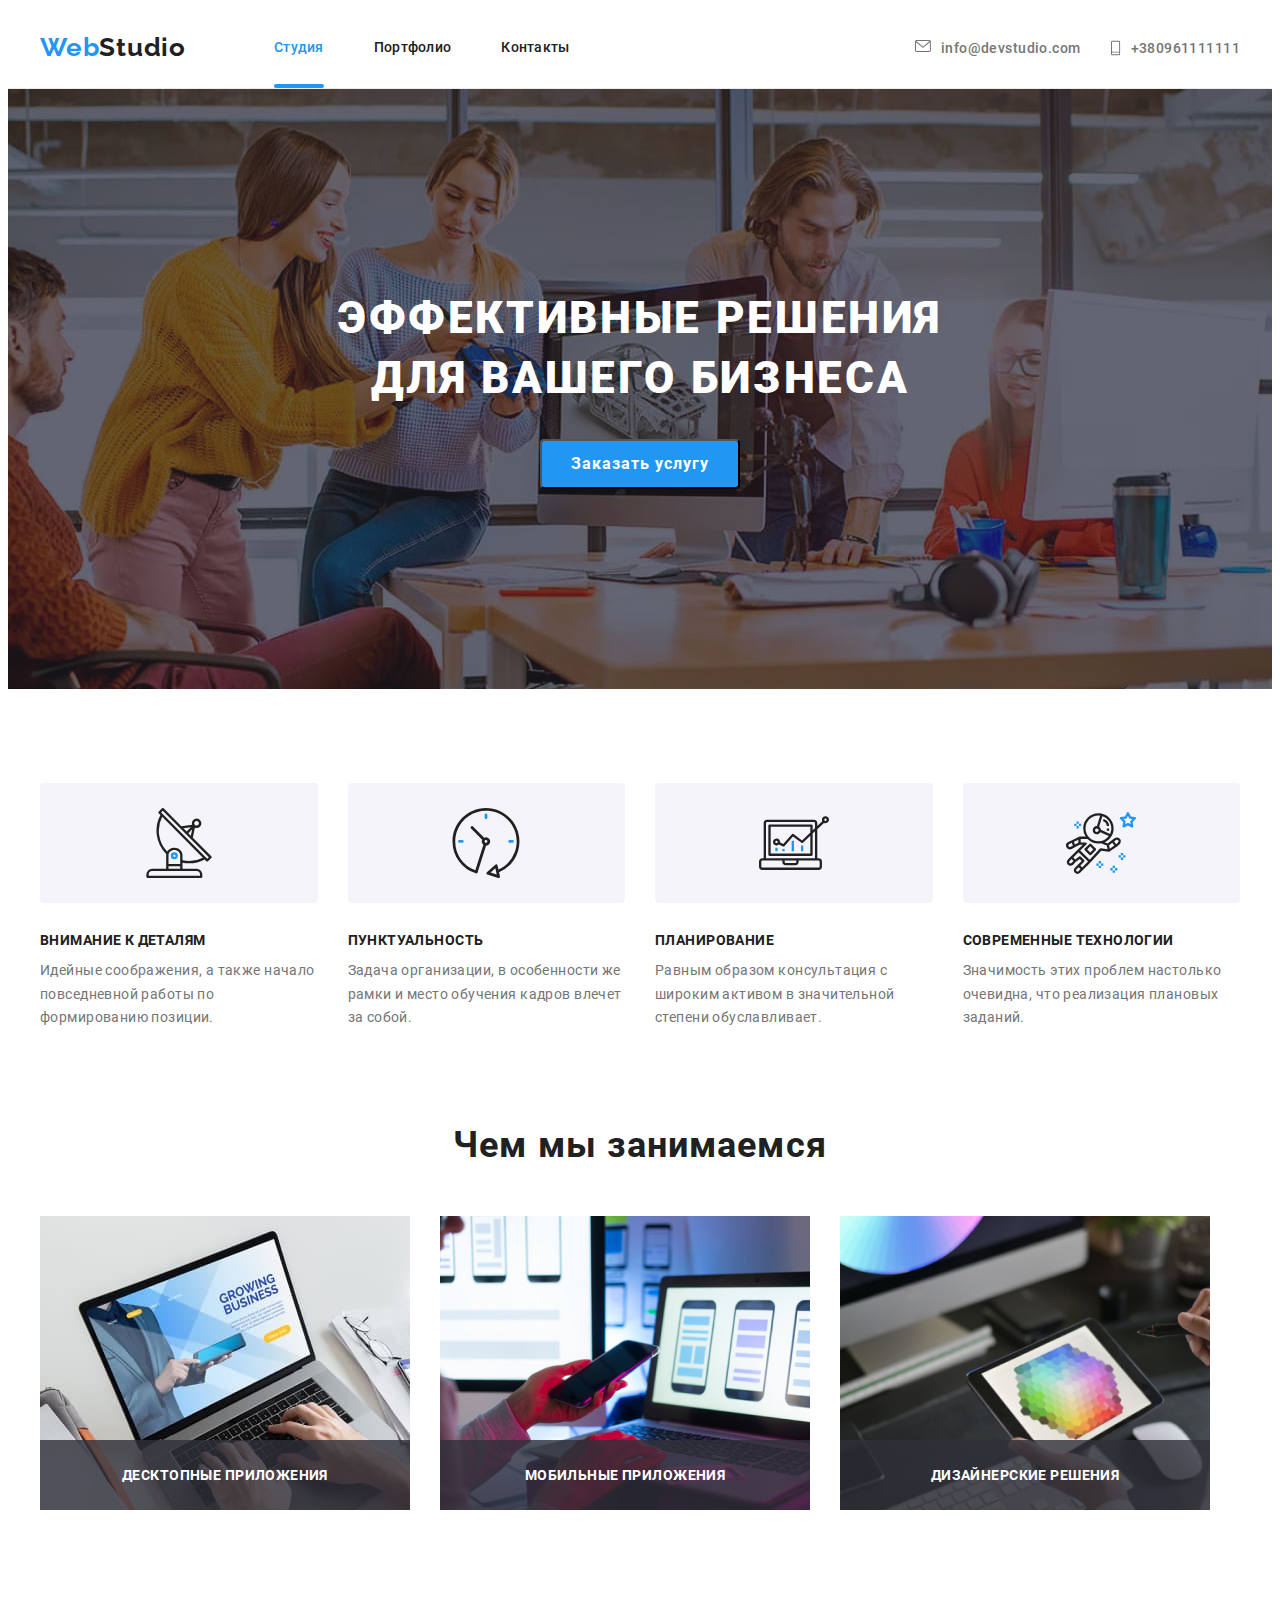
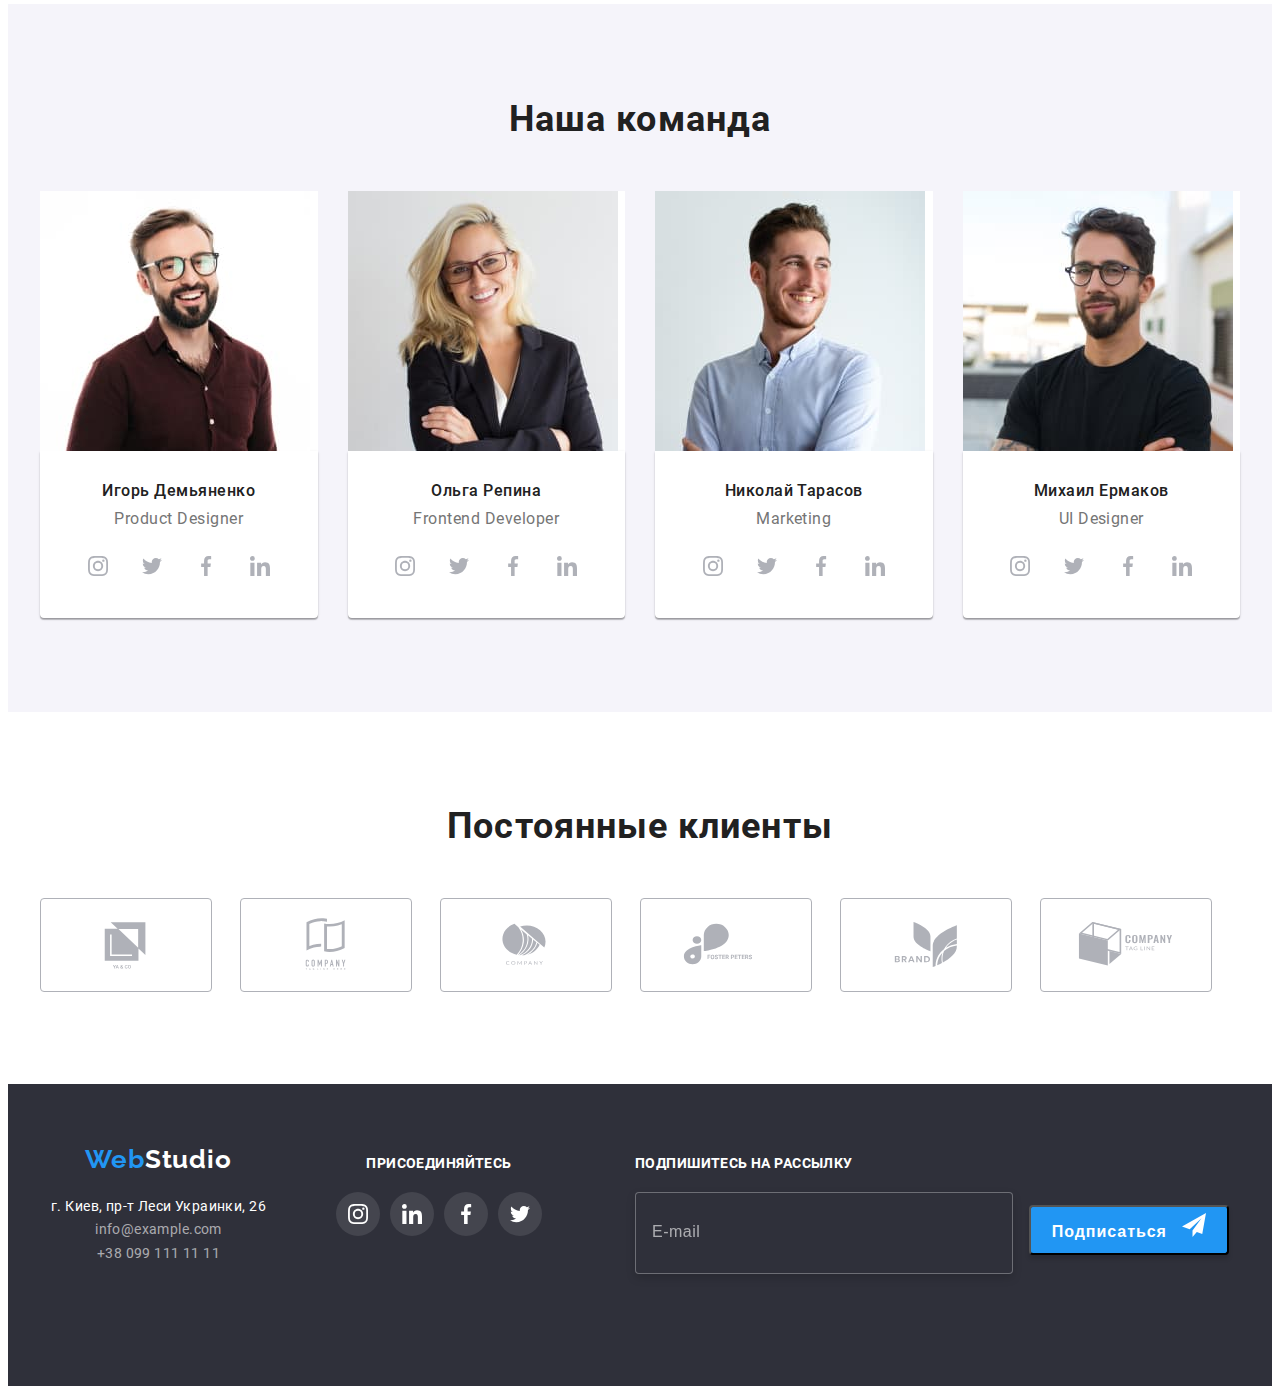
==== commit 832142df: "hw8" ====
--- a/index.html
+++ b/index.html
@@ -24,12 +24,9 @@
           <a href="/" class="logo header__logo">
             <span class="logo__first-part">Web</span>Studio
           </a>
-
-          <!---------------- mobile-modal-button_------------------------------------------------------>
-
           <ul class="menu">
             <li class="menu__item">
-              <a class="menu__link--current" href="./index.html">Студия</a>
+              <a class="menu__link menu__link--current"" href="./index.html">Студия</a>
             </li>
             <li class="menu__item">
               <a class="menu__link menu__link" href="./portfolio.html"
@@ -59,6 +56,8 @@
             </a>
           </li>
         </ul>
+ <!---------------- mobile-modal-button_------------------------------------------------------>
+
         <button class="nav__button" type="button" data-open>
           <svg class="nav__icon" width="40" height="40" aria-label="меню">
             <use href="./images/icons/icons.svg#icon-menu_burger"></use>
@@ -82,7 +81,7 @@
 
       <section class="features">
         <div class="container">
-          <h2 class="features__title text-hide">Особливості</h2>
+          <h2 class="features__title text-hide">Особливості</h2> 
           <ul class="features__list">
             <li class="features__item">
               <div class="features__box">
@@ -154,7 +153,6 @@
                     "
                     media="(max-width:768px)"
                   />
-
                   <source
                     srcset="
                       ./images/tab/portfolio-9-354.jpg   1x,
@@ -733,6 +731,55 @@
         </form>
       </div>
     </div>
+
+<!--  Modal mobile contacts -->
+
+        <div class="backdrop_mobile is-hidden" mobile-modal>
+      <div class="modal_mobile">
+        <button class=" modal__close-button--mb" data-close>
+          <svg class="modal__close-icon--mb" width="30" height="30">
+            <use href="./images/icons/symbol-defs.svg#icon-close-1"></use>
+          </svg>
+        </button>
+        <ul class="modal_menu">
+          <li class="modal__item">
+            <a href="" class="modal__link">Студия </a>
+          </li>
+          <li class="modal__item">
+            <a href="" class="modal__link">Портфолио</a>
+          </li>
+          <li class="modal__item contacts">
+            <a href="" class="modal__link"> Контакты</a>
+          </li>
+          <li class="modal__item">
+            <a href="tel:+380961111111" class="modal__link modal__phone">
+              +38 096 111 11 11
+            </a>
+          </li>
+          <li class="modal__item item-email">
+            <a href="" class="modal__link modal__email"> info@devstudio.com </a>
+          </li>
+        </ul>
+        <ul class="modal__soc-list">
+          <li class="modal__soc-item">
+            <a href=" " class="modal__soc-link">Instagram<span class="modal__partition" > | </span></a>
+          </li>
+           <ul class="modal__soc-list">
+          <li class="modal__soc-item">
+            <a href=" " class="modal__soc-link"> Twitter<span class="modal__partition" > | </span></a>
+          </li>
+           <ul class="modal__soc-list">
+          <li class="modal__soc-item">
+            <a href=" " class="modal__soc-link"> Facebook<span class="modal__partition" > | </span></a>
+          </li>
+           <ul class="modal__soc-list">
+          <li class="modal__soc-item">
+            <a href=" " class="modal__soc-link">Linkedin</a>
+          </li>
+        </ul>
+      </div>
+    </div>
+    <script src="./js/modal _mobile.js"></script>
     <script src="./js/modal.js"></script>
   </body>
 </html>
--- a/css/main.min.css
+++ b/css/main.min.css
@@ -1,2 +1,2 @@
-p,h1,h2,h3,h4,h5,h6{margin:0}ul{list-style:none;margin:0;padding-left:0}:root{--body-light-color: #e5e5e5;--body-dark-color: #2f303a;--accent-color: #2196f3;--title-text-color: #212121;--common-text-color: #757575;--typical-padding: 94px;--typical-margin: 30px}@font-face{font-family:'Roboto';font-style:normal;font-weight:400;src:local(""),url("../fonts/roboto-v30-latin_cyrillic-regular.woff2") format("woff2"),url("../fonts/roboto-v30-latin_cyrillic-regular.woff") format("woff")}@font-face{font-family:'Roboto';font-style:normal;font-weight:500;src:local(""),url("../fonts/roboto-v30-latin_cyrillic-500.woff2") format("woff2"),url("../fonts/roboto-v30-latin_cyrillic-500.woff") format("woff")}@font-face{font-family:'Roboto';font-style:normal;font-weight:700;src:local(""),url("../fonts/roboto-v30-latin_cyrillic-700.woff2") format("woff2"),url("../fonts/roboto-v30-latin_cyrillic-700.woff") format("woff")}@font-face{font-family:'Roboto';font-style:normal;font-weight:900;src:local(""),url("../fonts/roboto-v30-latin_cyrillic-900.woff2") format("woff2"),url("../fonts/roboto-v30-latin_cyrillic-900.woff") format("woff")}@font-face{font-family:'Raleway';font-style:normal;font-weight:400;src:local(""),url("../fonts/raleway-v27-latin_cyrillic-regular.woff2") format("woff2"),url("../fonts/raleway-v27-latin_cyrillic-regular.woff") format("woff")}@font-face{font-family:'Raleway';font-style:normal;font-weight:700;src:local(""),url("../fonts/raleway-v27-latin_cyrillic-700.woff2") format("woff2"),url("../fonts/raleway-v27-latin_cyrillic-700.woff") format("woff")}img{display:block;max-width:100%;height:auto}body{background-color:#fff;color:var(--common-text-color);font-family:'Roboto', sans-serif;text-decoration:none}.container{margin:0 auto;width:100%;padding-left:15px;padding-right:15px}@media screen and (min-width: 480px){.container{max-width:480px}}@media screen and (min-width: 768px){.container{max-width:768px}}@media screen and (min-width: 1200px){.container{max-width:1200px}}.logo{text-decoration:var(--accent-color);font-family:'Raleway', sans-serif;color:var(--title-text-color);font-style:normal;font-weight:700;font-size:24px;line-height:1.17;letter-spacing:.03em}@media screen and (min-width: 1200px){.logo{font-weight:700;font-size:26px;line-height:1.19;letter-spacing:.03em}}.logo__first-part{color:var(--accent-color)}.btn{display:flex;justify-content:center;align-items:center;width:200px;height:50px;border-radius:4px;cursor:pointer;color:#fff;background-color:var(--accent-color);box-shadow:0px 4px 4px rgba(0,0,0,0.15)}.text-hide{position:absolute;width:1px;height:1px;margin:-1px;border:0;padding:0;white-space:nowrap;clip-path:inset(100%);clip:rect(0 0 0 0);overflow:hidden}.header{border-bottom:1px solid #ECECEC}.header__container{display:flex;justify-content:space-between}nav{display:flex;justify-content:center;align-items:center}.header__logo{padding-top:24px;padding-bottom:25px;margin-right:88px}.menu{display:flex}.menu__item{display:flex;align-items:center;justify-content:space-evenly}@media screen and (min-width: 768px){.menu__item{display:flex;position:relative;justify-content:flex-start;margin-right:50px}}.menu__item:last-child{margin-right:0}.auth{display:flex;justify-content:space-evenly;flex-direction:column}@media screen and (min-width: 1200px){.auth{flex-direction:row;align-items:center}}.menu,.auth{font-weight:500;font-size:14px;line-height:1.14;letter-spacing:.02em}@media screen and (max-width: 767px){.menu,.auth{display:none}}@media screen and (max-width: 767px){.auth{display:none;margin-left:315px}}@media screen and (min-width: 768px){.auth{display:flex;margin-left:90px}}.auth__item.auth__email{margin-right:30px}.menu__link{transition-property:color;transition-duration:250ms;transition-timing-function:cubic-bezier(0.4, 0, 0.2, 1)}@media screen and (min-width: 768px){.menu__link{padding-top:32px;padding-bottom:32px}}.menu__link:hover,.menu__link:focus{color:var(--accent-color)}.menu__link--current::after{content:"";position:absolute;left:0;bottom:0px;height:4px;width:100%;background-color:var(--accent-color);border-radius:2px}.auth__link{text-decoration:none;color:var(--common-text-color);display:flex;font-weight:500;font-size:12px;line-height:1.17;letter-spacing:.02em}@media screen and (min-width: 1200px){.auth__link{font-weight:500;font-size:14px;line-height:1.17;letter-spacing:.03em}}.auth__link:last-child{margin-right:0}.menu__link{text-decoration:var(--accent-color);color:var(--title-text-color)}.menu__link:last-child{margin-right:0}.menu__link.menu__link--current{color:var(--accent-color)}.auth__phone-icon,.auth__email-icon{fill:currentColor;margin-right:10px}.nav__button{width:40px;height:40px;background:#fff;border:none;margin-top:auto;margin-bottom:auto;margin-right:10px}.nav__button:hover,.nav__button:focus{fill:var(--accent-color)}@media screen and (min-width: 768px){.nav__button{display:none}}.hero{padding-top:118px;padding-bottom:118px;background-size:cover;background-position:50% 50%;background-repeat:no-repeat;background-image:linear-gradient(to right, rgba(47,48,58,0.4), rgba(47,48,58,0.4)),url("../images/mobile/header-480.jpg")}@media (min-device-pixel-ratio: 2), (min-resolution: 192dpi), (min-resolution: 2dppx){.hero{background-image:linear-gradient(to right, rgba(47,48,58,0.4), rgba(47,48,58,0.4)),url("../images/mobile/header-480@2x.jpg")}}@media screen and (min-width: 768px){.hero{background-image:linear-gradient(to right, rgba(47,48,58,0.4), rgba(47,48,58,0.4)),url("../images/tab/header-768.jpg")}}@media screen and (min-width: 768px) and (min-device-pixel-ratio: 1.9), screen and (min-width: 768px) and (min-resolution: 192dpi), screen and (min-width: 768px) and (min-resolution: 2dppx){.hero{background-image:linear-gradient(to right, rgba(47,48,58,0.4), rgba(47,48,58,0.4)),url("../images/tab/header-768@2x.jpg")}}@media screen and (min-width: 1200px){.hero{padding-top:200px;padding-bottom:200px;background-image:linear-gradient(to right, rgba(47,48,58,0.4), rgba(47,48,58,0.4)),url("../images/desk/header-1600.jpg")}}@media screen and (min-width: 1200px) and (min-device-pixel-ratio: 1.9), screen and (min-width: 1200px) and (min-resolution: 192dpi), screen and (min-width: 1200px) and (min-resolution: 2dppx){.hero{background-image:linear-gradient(to right, rgba(47,48,58,0.4), rgba(47,48,58,0.4)),url("../images/desk/header-1600@2x.jpg")}}.hero__title{display:block;margin-right:auto;margin-left:auto;margin-bottom:var(--typical-margin);max-width:360px;text-decoration:var(--accent-color);color:#fff;text-transform:uppercase;text-align:center;font-weight:900;font-size:26px;line-height:1.61;letter-spacing:.06em}@media screen and (min-width: 1200px){.hero__title{font-size:44px;line-height:1.36;max-width:696px}}.hero__btn{padding:10px 32px;white-space:nowrap;margin-right:auto;margin-left:auto;font-family:inherit;text-align:center;font-weight:700;font-size:16px;line-height:1.88;letter-spacing:.06em;transition-property:background-color;transition-duration:250ms;transition-timing-function:cubic-bezier(0.4, 0, 0.2, 1)}.hero__btn:hover,.hero__btn:focus{background-color:#188CE8}.portfolio__menu{padding-top:60px;padding-bottom:40px}@media screen and (min-width: 768px){.portfolio__menu{display:flex;flex-wrap:wrap;justify-content:center}}.portfolio__item{display:inline-block}.portfolio__button{margin-right:8px;margin-bottom:15px;padding:6px 22px 6px 22px;border-radius:4px;border-color:transparent;vertical-align:text-top;font-family:inherit;color:var(--title-text-color);background:#F5F4FA;cursor:pointer;font-weight:500;font-size:16px;line-height:1.62;letter-spacing:.03em;transition-property:color;transition-duration:250ms;transition-timing-function:cubic-bezier(0.4, 0, 0.2, 1);transition-property:background;transition-duration:250ms;transition-timing-function:cubic-bezier(0.4, 0, 0.2, 1);transition-property:box-shadow;transition-duration:250ms;transition-timing-function:cubic-bezier(0.4, 0, 0.2, 1)}@media screen and (min-width: 768px){.portfolio__button{margin-bottom:0}}.portfolio__button:focus,.portfolio__button:hover{background:var(--accent-color);color:#fff;box-shadow:0px 3px 1px rgba(0,0,0,0.1),0px 1px 2px rgba(0,0,0,0.08),0px 2px 2px rgba(0,0,0,0.12)}.made-projects-list{display:flex;flex-wrap:wrap;gap:30px;margin-bottom:60px}@media screen and (min-width: 1200px){.made-projects-list{margin-bottom:94px}}.made-projects-list__item{width:100%}@media screen and (min-width: 768px){.made-projects-list__item{width:calc((100% - 30px) / 2)}}@media screen and (min-width: 1200px){.made-projects-list__item{width:calc((100% - 60px) / 3)}}.made-projects-list__link{position:relative;text-decoration:none;display:flex;flex-direction:column;transition-property:box-shadow;transition-duration:250ms;transition-timing-function:cubic-bezier(0.4, 0, 0.2, 1)}.made-projects-list__link:hover{box-shadow:0px 1px 1px rgba(0,0,0,0.12),0px 4px 4px rgba(0,0,0,0.06),1px 4px 6px rgba(0,0,0,0.16)}.made-projects-list__link:hover .made-projects-list__overlay{transform:translateY(0);opacity:1}.made-projects-list__section{bottom:0;left:0;padding-top:20px;padding-bottom:20px;padding-left:24px;padding-right:24px;background:#FFF;border-top:none;border:1px solid #EEE}.made-projects-list__title{color:var(--title-text-color);margin-bottom:4px;font-weight:700;font-size:18px;line-height:2;letter-spacing:.06em}.made-projects-list__type-item{color:var(--common-text-color);font-size:16px;line-height:1.88;letter-spacing:.03em}.portfolio-list-title,.made-projects-list__type-item{transition-property:color;transition-duration:250ms;transition-timing-function:cubic-bezier(0.4, 0, 0.2, 1)}.portfolio-list-title:hover,.made-projects-list__type-item:hover{color:var(--accent-color)}.made-projects-list__image-wrapper{position:relative;overflow:hidden}.made-projects-list__overlay{position:absolute;padding:63px 24px;width:100%;height:100%;background:rgba(33,150,243,0.9);bottom:0;left:0;opacity:0;transform:translateY(100%);transition-property:opacity;transition-duration:250ms;transition-timing-function:cubic-bezier(0.4, 0, 0.2, 1);transition-property:transform;transition-duration:250ms;transition-timing-function:cubic-bezier(0.4, 0, 0.2, 1)}.made-projects-list__text-about{color:#fff;font-size:18px;line-height:1.56;letter-spacing:.03em}.features{padding-top:60px;padding-bottom:60px}@media screen and (min-width: 1200px){.features{padding-top:94px;padding-bottom:94px}}.features__about{color:var(--common-text-color);font-weight:normal;font-size:14px;line-height:1.71;letter-spacing:.03em}.features__list{display:flex;flex-wrap:wrap;align-items:center;gap:30px}.features__item{width:100%}@media screen and (min-width: 768px){.features__item{width:calc((100% - 30px) / 2)}}@media screen and (min-width: 1200px){.features__item{width:calc((100% - 90px) / 4)}}.features__box{display:flex;justify-content:center;align-items:center;width:100%;height:120px;margin-bottom:30px;border-radius:4px;background:#F5F4FA}.features__icon{width:70px;height:70px}.features__title{margin-bottom:10px;color:var(--title-text-color);text-transform:uppercase;font-weight:700;font-size:14px;line-height:1.14;letter-spacing:.03em}.what-we-do{display:none}@media screen and (min-width: 1200px){.what-we-do{display:contents;padding-bottom:var(--typical-padding)}}.what-we-do__title{margin-bottom:50px;text-align:center;color:var(--title-text-color);font-weight:700;font-size:36px;line-height:1.17;letter-spacing:.03em}.what-we-do__list{display:flex;align-items:center;gap:30px}.what-we-do__wrapper{position:relative;margin-bottom:94px}.what-we-do__box-title{position:absolute;display:flex;justify-content:center;align-items:center;width:370px;height:70px;top:0;left:0;transform:translate(0, 224px);background:rgba(47,48,58,0.8)}.what-we-do__nested-title{text-align:center;text-transform:uppercase;color:#fff;font-weight:700;font-size:14px;line-height:1.14;letter-spacing:.03em}.team{background-color:#F5F4FA;text-align:center;padding-top:60px;padding-bottom:60px}@media screen and (min-width: 1200px){.team{padding-top:94px;padding-bottom:94px}}.team-list{display:flex;flex-wrap:wrap;justify-content:center;gap:30px}.team-item{background:#fff;border-radius:0px 0px 4px 4px}@media screen and (min-width: 1200px){.team-item{width:calc((100% - 30px) / 2)}}@media screen and (min-width: 1200px){.team-item{width:calc((100% - 90px) / 4)}}.team__title{display:inline-block;margin-bottom:50px;text-align:center;color:var(--title-text-color);font-weight:700;font-size:36px;line-height:1.17;letter-spacing:.03em}.team-item__card{padding-top:var(--typical-margin);padding-bottom:30px;box-shadow:0px 1px 3px rgba(0,0,0,0.12),0px 1px 1px rgba(0,0,0,0.14),0px 2px 1px rgba(0,0,0,0.2);border-radius:0px 0px 4px 4px}.team-item__unit{margin-bottom:10px;text-align:center;color:var(--title-text-color);font-weight:500;font-size:16px;line-height:1.19;letter-spacing:.03em}.team-item__profession{margin-bottom:16px;text-align:center;color:var(--common-text-color);font-size:16px;line-height:1.14;letter-spacing:.03em}.social-networks{display:flex;justify-content:center}.social-networks:last-child{margin-right:0}.social-networks__item{margin-right:10px}.social-networks__item:last-child{margin-right:0}.social-networks__link{display:flex;width:44px;height:44px;border-radius:50%;justify-content:center;align-items:center;color:#afb1b8;transition-property:color;transition-duration:250ms;transition-timing-function:cubic-bezier(0.4, 0, 0.2, 1)}.social-networks__link:hover{color:#fff;background-color:var(--accent-color)}.social-networks__icon{fill:currentColor}.clients{padding-top:60px;padding-bottom:60px}@media screen and (min-width: 1200px){.clients{padding-top:94px;padding-bottom:94px}}.clients__title{margin-bottom:50px;text-align:center;color:var(--title-text-color);font-weight:700;font-size:36px;line-height:1.16;letter-spacing:.03em}.clients__list{display:flex;flex-wrap:wrap;gap:30px}.client__item{width:calc((100% - 30px) / 2);height:92px}@media screen and (min-width: 768px){.client__item{width:calc((100% - 90px) / 3)}}@media screen and (min-width: 1200px){.client__item{width:calc((100% - 180px) / 6)}}.client__link{display:flex;justify-content:center;align-items:center;width:100%;height:100%;color:#AFB1B8;border:1px solid #AFB1B8;border-radius:4px;transition-property:color;transition-duration:250ms;transition-timing-function:cubic-bezier(0.4, 0, 0.2, 1);transition-property:border-color;transition-duration:250ms;transition-timing-function:cubic-bezier(0.4, 0, 0.2, 1)}.client__link:hover,.client__link:focus{color:var(--accent-color);border-color:var(--accent-color)}.client__icon{width:106px;height:60px;fill:currentColor}.footer{padding-top:60px;padding-bottom:60px;background-color:var(--body-dark-color)}.container__footer{text-align:center}@media screen and (min-width: 768px){.container__footer{display:flex;justify-content:center;flex-direction:row;flex-wrap:wrap;align-items:baseline}}@media screen and (min-width: 768px){.footer__contacts{margin-right:165px}}@media screen and (min-width: 1200px){.footer__contacts{margin-right:70px}}.footer--logo{display:block;margin-bottom:20px;color:#fff}.footer__address,.footer__email,.footer__phon{text-decoration:var(--accent-color);font-style:normal;font-size:14px;line-height:1.71;letter-spacing:.03em;transition-property:color;transition-duration:250ms;transition-timing-function:cubic-bezier(0.4, 0, 0.2, 1)}.footer__list{margin-bottom:60px}.footer__address{color:#fff}.footer__address:hover,.footer__address:focus{color:var(--accent-color)}.footer__email,.footer__phon{color:rgba(255,255,255,0.6)}.footer__email:hover,.footer__email:focus,.footer__phon:hover,.footer__phon:focus{color:var(--accent-color)}.join-us{margin-bottom:60px;text-align:center}@media screen and (min-width: 1200px){.join-us{margin-right:93px}}.join-us__title{margin-bottom:20px;text-transform:uppercase;color:#fff;font-weight:700;font-size:14px;line-height:1.14;letter-spacing:.03em}.join-us__list{display:flex;flex-direction:row;justify-content:center;gap:10px}.join-us__link{display:flex;justify-content:center;align-items:center;width:44px;height:44px;border-radius:50%;color:#fff;background:rgba(255,255,255,0.1);transition-property:background-color;transition-duration:250ms;transition-timing-function:cubic-bezier(0.4, 0, 0.2, 1)}.join-us__link:hover{background-color:var(--accent-color)}.join-us__icon{fill:currentColor}.mailling{text-align:center}@media screen and (min-width: 1200px){.mailling{text-align:start}}.mailling__title{margin-bottom:20px;text-transform:uppercase;color:#fff;font-weight:700;font-size:14px;line-height:1.14;letter-spacing:.03em}.mailling__form{text-align:center}.mailling__input{width:100%;height:50px;padding-left:16px;padding-top:15px;padding-bottom:15px;margin-bottom:20px;outline:transparent;color:#fff;border:1px solid rgba(255,255,255,0.3);filter:drop-shadow(0px 4px 4px rgba(0,0,0,0.15));border-radius:4px;background:var(--body-dark-color)}@media screen and (min-width: 1200px){.mailling__input{width:358px;margin-right:12px}}.mailling__input::placeholder{background:var(--body-dark-color);color:rgba(255,255,255,0.6);font-weight:400;font-size:16px;line-height:1.25;letter-spacing:.03em}.mailling__button{display:inline-block;text-align:center;font-weight:700;font-size:16px;line-height:1.88;letter-spacing:.06em}.mailling__icon-send{margin-left:10px}.backdrop_mobile{position:fixed;top:0;left:0;width:100%;height:100%;background:rgba(0,0,0,0.2);opacity:1}.backdrop_mobile.is-hidden{opacity:0;pointer-events:none;transition-property:opacity;transition-duration:250ms;transition-timing-function:cubic-bezier(0.4, 0, 0.2, 1)}.backdrop_mobile.is-hidden .modal{transform:translate(-50%, -50%) scale(0.1);transition-property:transform;transition-duration:250ms;transition-timing-function:cubic-bezier(0.4, 0, 0.2, 1)}.modal_mobile{top:0;left:0;position:relative;padding-top:48px;padding-left:40px;width:480px;height:796px;background:#fff}.modal__close-button--mb{position:absolute;left:440px;top:8px;border:5px solid rgba(0,0,0,0.1);border-radius:50%;width:30px;height:30px;cursor:pointer}.modal__close-button--mb:hover .modal__close-icon--mb{fill:var(--accent-color)}.modal__close-icon--mb{position:absolute;top:50%;left:50%;transform:translate(-50%, -50%);fill:currentColor;transition-property:fill;transition-duration:250ms;transition-timing-function:cubic-bezier(0.4, 0, 0.2, 1)}.modal__close-icon--mb:hover{fill:currentColor}.modal-button{margin-top:30px;margin-left:124px;margin-right:124px;text-align:center;font-weight:700;font-size:16px;line-height:1.88;letter-spacing:.06em}.modal__item{margin-bottom:32px}.modal__item.contacts{margin-bottom:302px}.modal__item.item-email{margin-bottom:64px}.modal__link{font-weight:500;font-size:40px;line-height:1.2;letter-spacing:.03em;color:var(--title-text-color);text-decoration:none}.modal__link.modal__phone{font-weight:500;font-size:34px;line-height:1.2;letter-spacing:.03em}.modal__link.modal__email{font-weight:500;font-size:24px;line-height:1.2;letter-spacing:.03em;color:#757575}.modal__link:hover{color:var(--accent-color)}.modal__soc-list{display:flex;flex-direction:row}.modal__soc-link{color:var(--accent-color);font-weight:500;font-size:18px;line-height:1.2;letter-spacing:.03em;text-decoration:none;margin-right:10px}.backdrop{position:fixed;top:0;left:0;width:100%;height:100%;background:rgba(0,0,0,0.2);opacity:1;transition-property:opacity;transition-duration:250ms;transition-timing-function:cubic-bezier(0.4, 0, 0.2, 1)}.backdrop.is-hidden{opacity:0;pointer-events:none}.backdrop.is-hidden .modal{transform:translate(-50%, -50%) scale(0.1);transition-property:transform;transition-duration:250ms;transition-timing-function:cubic-bezier(0.4, 0, 0.2, 1)}.modal{position:absolute;padding:40px;top:50%;left:50%;width:450px;height:609px;background:#fff;box-shadow:0px 1px 3px rgba(0,0,0,0.12),0px 1px 1px rgba(0,0,0,0.14),0px 2px 1px rgba(0,0,0,0.2);border-radius:4px;transform:translate(-50%, -50%) scale(1);transition-property:transform;transition-duration:250ms;transition-timing-function:cubic-bezier(0.4, 0, 0.2, 1)}@media screen and (min-width: 1200px){.modal{width:528px;height:581px}}.modal__close-button{position:absolute;right:8px;top:8px;width:30px;height:30px;border:5px solid rgba(0,0,0,0.1);border-radius:50%;cursor:pointer}.modal__close-button:hover .modal__close-icon{fill:var(--accent-color)}.modal__close-icon{position:absolute;top:50%;left:50%;transform:translate(-50%, -50%);fill:currentColor;transition-property:fill;transition-duration:250ms;transition-timing-function:cubic-bezier(0.4, 0, 0.2, 1)}.modal__title{margin-bottom:12px;text-align:center;color:var(--title-text-color);font-weight:700;font-size:20px;line-height:1.5;letter-spacing:.03em}@media screen and (min-width: 1200px){.modal__title{font-weight:700;font-size:20px;line-height:1.15;letter-spacing:.03em}}.modal__input,textarea{width:100%}.modal__input:hover,.modal__input:focus,textarea:hover,textarea:focus{border:1px solid var(--accent-color);outline:transparent}.modal__input{box-sizing:border-box;height:40px;padding-left:41px;border:1px solid rgba(33,33,33,0.2);border-radius:4px;transition-property:border;transition-duration:250ms;transition-timing-function:cubic-bezier(0.4, 0, 0.2, 1)}.modal__input:hover+.modal__icon,.modal__input:focus+.modal__icon{fill:var(--accent-color)}.modal__checkbox{appearance:none}textarea{display:block;height:120px;padding:12px 16px;resize:none;border:1px solid rgba(33,33,33,0.2);border-radius:4px;transition-property:border;transition-duration:250ms;transition-timing-function:cubic-bezier(0.4, 0, 0.2, 1)}textarea::placeholder{color:rgba(117,117,117,0.5);font-weight:400;font-size:12px;line-height:1.17;letter-spacing:.01em}.modal__label{display:flex;align-items:center;margin-bottom:4px;color:var(--common-text-color);font-weight:400;font-size:12px;line-height:1.17;letter-spacing:.01em}.modal__label.checkbox{margin-bottom:0;justify-content:center;font-weight:400;font-size:12px;line-height:1.17;letter-spacing:.03em}@media screen and (min-width: 1200px){.modal__label.checkbox{font-size:14px;line-height:1.71}}.modal-button{margin-top:30px;margin-left:auto;margin-right:auto;text-align:center;font-weight:700;font-size:16px;line-height:1.88;letter-spacing:.06em}.modal__wrapper{position:relative;margin-bottom:10px}.modal__wrapper.txtarea{margin-bottom:20px}.modal__icon{position:absolute;top:50%;left:22px;transform:translate(-50%, 0);fill:currentColor;transition-property:fill;transition-duration:250ms;transition-timing-function:cubic-bezier(0.4, 0, 0.2, 1)}.modal__icon-check{margin-right:7px;border:2px solid;border-color:#212121;border-radius:2px;fill:#e5e5e5}.modal__checkbox:checked+.modal__icon-check{fill:#fff;background-color:var(--accent-color);background-origin:border-box;border:2px solid;border-color:var(--accent-color);border-radius:2px}
+p,h1,h2,h3,h4,h5,h6{margin:0}ul{list-style:none;margin:0;padding-left:0}:root{--body-light-color: #e5e5e5;--body-dark-color: #2f303a;--accent-color: #2196f3;--title-text-color: #212121;--common-text-color: #757575;--typical-padding: 94px;--typical-margin: 30px}@font-face{font-family:'Roboto';font-style:normal;font-weight:400;src:local(""),url("../fonts/roboto-v30-latin_cyrillic-regular.woff2") format("woff2"),url("../fonts/roboto-v30-latin_cyrillic-regular.woff") format("woff")}@font-face{font-family:'Roboto';font-style:normal;font-weight:500;src:local(""),url("../fonts/roboto-v30-latin_cyrillic-500.woff2") format("woff2"),url("../fonts/roboto-v30-latin_cyrillic-500.woff") format("woff")}@font-face{font-family:'Roboto';font-style:normal;font-weight:700;src:local(""),url("../fonts/roboto-v30-latin_cyrillic-700.woff2") format("woff2"),url("../fonts/roboto-v30-latin_cyrillic-700.woff") format("woff")}@font-face{font-family:'Roboto';font-style:normal;font-weight:900;src:local(""),url("../fonts/roboto-v30-latin_cyrillic-900.woff2") format("woff2"),url("../fonts/roboto-v30-latin_cyrillic-900.woff") format("woff")}@font-face{font-family:'Raleway';font-style:normal;font-weight:400;src:local(""),url("../fonts/raleway-v27-latin_cyrillic-regular.woff2") format("woff2"),url("../fonts/raleway-v27-latin_cyrillic-regular.woff") format("woff")}@font-face{font-family:'Raleway';font-style:normal;font-weight:700;src:local(""),url("../fonts/raleway-v27-latin_cyrillic-700.woff2") format("woff2"),url("../fonts/raleway-v27-latin_cyrillic-700.woff") format("woff")}img{display:block;max-width:100%;height:auto}body{background-color:#fff;color:var(--common-text-color);font-family:'Roboto', sans-serif;text-decoration:none}.container{margin:0 auto;width:100%;padding-left:15px;padding-right:15px}@media screen and (min-width: 480px){.container{max-width:480px}}@media screen and (min-width: 768px){.container{max-width:768px}}@media screen and (min-width: 1200px){.container{max-width:1200px}}.logo{text-decoration:var(--accent-color);font-family:'Raleway', sans-serif;color:var(--title-text-color);font-style:normal;font-weight:700;font-size:24px;line-height:1.17;letter-spacing:.03em}@media screen and (min-width: 1200px){.logo{font-weight:700;font-size:26px;line-height:1.19;letter-spacing:.03em}}.logo__first-part{color:var(--accent-color)}.btn{display:flex;justify-content:center;align-items:center;width:200px;height:50px;border-radius:4px;cursor:pointer;color:#fff;background-color:var(--accent-color);box-shadow:0px 4px 4px rgba(0,0,0,0.15)}.text-hide{position:absolute;width:1px;height:1px;margin:-1px;border:0;padding:0;white-space:nowrap;clip-path:inset(100%);clip:rect(0 0 0 0);overflow:hidden}.header{border-bottom:1px solid #ECECEC}.header__container{display:flex;justify-content:space-between}nav{display:flex;justify-content:center;align-items:center}.header__logo{padding-top:24px;padding-bottom:25px;margin-right:88px}.menu{display:flex}.menu__item{display:flex;align-items:center;justify-content:space-evenly}@media screen and (min-width: 768px){.menu__item{display:flex;position:relative;justify-content:flex-start;margin-right:50px}}.menu__item:last-child{margin-right:0}.auth{display:flex;justify-content:space-evenly;flex-direction:column}@media screen and (min-width: 1200px){.auth{flex-direction:row;align-items:center}}.menu,.auth{font-weight:500;font-size:14px;line-height:1.14;letter-spacing:.02em}@media screen and (max-width: 767px){.menu,.auth{display:none}}@media screen and (max-width: 767px){.auth{display:none;margin-left:315px}}@media screen and (min-width: 768px){.auth{display:flex;margin-left:90px}}.auth__item.auth__email{margin-right:30px}.menu__link{transition-property:color;transition-duration:250ms;transition-timing-function:cubic-bezier(0.4, 0, 0.2, 1)}@media screen and (min-width: 768px){.menu__link{padding-top:32px;padding-bottom:32px}}.menu__link:hover,.menu__link:focus{color:var(--accent-color)}.menu__link--current::after{content:"";position:absolute;left:0;bottom:0px;height:4px;width:100%;background-color:var(--accent-color);border-radius:2px}.auth__link{text-decoration:none;color:var(--common-text-color);display:flex;font-weight:500;font-size:12px;line-height:1.17;letter-spacing:.02em}@media screen and (min-width: 1200px){.auth__link{font-weight:500;font-size:14px;line-height:1.17;letter-spacing:.03em}}.auth__link:last-child{margin-right:0}.menu__link{text-decoration:var(--accent-color);color:var(--title-text-color)}.menu__link:last-child{margin-right:0}.menu__link.menu__link--current{color:var(--accent-color)}.auth__phone-icon,.auth__email-icon{fill:currentColor;margin-right:10px}.nav__button{width:40px;height:40px;background:#fff;border:none;margin-top:auto;margin-bottom:auto;margin-right:10px}.nav__button:hover,.nav__button:focus{fill:var(--accent-color)}@media screen and (min-width: 768px){.nav__button{display:none}}.hero{padding-top:118px;padding-bottom:118px;background-size:cover;background-position:50% 50%;background-repeat:no-repeat;background-image:linear-gradient(to right, rgba(47,48,58,0.4), rgba(47,48,58,0.4)),url("../images/mobile/header-480.jpg")}@media (min-device-pixel-ratio: 2), (min-resolution: 192dpi), (min-resolution: 2dppx){.hero{background-image:linear-gradient(to right, rgba(47,48,58,0.4), rgba(47,48,58,0.4)),url("../images/mobile/header-480@2x.jpg")}}@media screen and (min-width: 768px){.hero{background-image:linear-gradient(to right, rgba(47,48,58,0.4), rgba(47,48,58,0.4)),url("../images/tab/header-768.jpg")}}@media screen and (min-width: 768px) and (min-device-pixel-ratio: 1.9), screen and (min-width: 768px) and (min-resolution: 192dpi), screen and (min-width: 768px) and (min-resolution: 2dppx){.hero{background-image:linear-gradient(to right, rgba(47,48,58,0.4), rgba(47,48,58,0.4)),url("../images/tab/header-768@2x.jpg")}}@media screen and (min-width: 1200px){.hero{padding-top:200px;padding-bottom:200px;background-image:linear-gradient(to right, rgba(47,48,58,0.4), rgba(47,48,58,0.4)),url("../images/desk/header-1600.jpg")}}@media screen and (min-width: 1200px) and (min-device-pixel-ratio: 1.9), screen and (min-width: 1200px) and (min-resolution: 192dpi), screen and (min-width: 1200px) and (min-resolution: 2dppx){.hero{background-image:linear-gradient(to right, rgba(47,48,58,0.4), rgba(47,48,58,0.4)),url("../images/desk/header-1600@2x.jpg")}}.hero__title{display:block;margin-right:auto;margin-left:auto;margin-bottom:var(--typical-margin);max-width:360px;text-decoration:var(--accent-color);color:#fff;text-transform:uppercase;text-align:center;font-weight:900;font-size:26px;line-height:1.61;letter-spacing:.06em}@media screen and (min-width: 1200px){.hero__title{font-size:44px;line-height:1.36;max-width:696px}}.hero__btn{padding:10px 32px;white-space:nowrap;margin-right:auto;margin-left:auto;font-family:inherit;text-align:center;font-weight:700;font-size:16px;line-height:1.88;letter-spacing:.06em;transition-property:background-color;transition-duration:250ms;transition-timing-function:cubic-bezier(0.4, 0, 0.2, 1)}.hero__btn:hover,.hero__btn:focus{background-color:#188CE8}.portfolio__menu{padding-top:60px;padding-bottom:40px}@media screen and (min-width: 768px){.portfolio__menu{display:flex;flex-wrap:wrap;justify-content:center}}.portfolio__item{display:inline-block}.portfolio__button{margin-right:8px;margin-bottom:15px;padding:6px 22px 6px 22px;border-radius:4px;border-color:transparent;vertical-align:text-top;font-family:inherit;color:var(--title-text-color);background:#F5F4FA;cursor:pointer;font-weight:500;font-size:16px;line-height:1.62;letter-spacing:.03em;transition-property:color;transition-duration:250ms;transition-timing-function:cubic-bezier(0.4, 0, 0.2, 1);transition-property:background;transition-duration:250ms;transition-timing-function:cubic-bezier(0.4, 0, 0.2, 1);transition-property:box-shadow;transition-duration:250ms;transition-timing-function:cubic-bezier(0.4, 0, 0.2, 1)}@media screen and (min-width: 768px){.portfolio__button{margin-bottom:0}}.portfolio__button:focus,.portfolio__button:hover{background:var(--accent-color);color:#fff;box-shadow:0px 3px 1px rgba(0,0,0,0.1),0px 1px 2px rgba(0,0,0,0.08),0px 2px 2px rgba(0,0,0,0.12)}.made-projects-list{display:flex;flex-wrap:wrap;align-items:stretch;gap:30px;margin-bottom:60px}@media screen and (min-width: 1200px){.made-projects-list{margin-bottom:94px}}.made-projects-list__item{width:100%}@media screen and (min-width: 768px){.made-projects-list__item{width:calc((100% - 30px) / 2)}}@media screen and (min-width: 1200px){.made-projects-list__item{width:calc((100% - 60px) / 3)}}.made-projects-list__link{width:100%;position:relative;text-decoration:none;display:flex;flex-direction:column;transition-property:box-shadow;transition-duration:250ms;transition-timing-function:cubic-bezier(0.4, 0, 0.2, 1)}.made-projects-list__link:hover{box-shadow:0px 1px 1px rgba(0,0,0,0.12),0px 4px 4px rgba(0,0,0,0.06),1px 4px 6px rgba(0,0,0,0.16)}.made-projects-list__link:hover .made-projects-list__overlay{transform:translateY(0);opacity:1}.made-projects-list__section{flex-grow:1;bottom:0;left:0;padding-top:20px;padding-bottom:20px;padding-left:24px;padding-right:24px;background:#FFF;border-top:none;border:1px solid #EEE}.made-projects-list__title{color:var(--title-text-color);margin-bottom:4px;font-weight:700;font-size:18px;line-height:2;letter-spacing:.06em}.made-projects-list__type-item{color:var(--common-text-color);font-size:16px;line-height:1.88;letter-spacing:.03em}.portfolio-list-title,.made-projects-list__type-item{transition-property:color;transition-duration:250ms;transition-timing-function:cubic-bezier(0.4, 0, 0.2, 1)}.portfolio-list-title:hover,.made-projects-list__type-item:hover{color:var(--accent-color)}.made-projects-list__image-wrapper{position:relative;overflow:hidden}.made-projects-list__overlay{position:absolute;padding:63px 24px;width:100%;height:100%;background:rgba(33,150,243,0.9);bottom:0;left:0;opacity:0;transform:translateY(100%);transition-property:opacity;transition-duration:250ms;transition-timing-function:cubic-bezier(0.4, 0, 0.2, 1);transition-property:transform;transition-duration:250ms;transition-timing-function:cubic-bezier(0.4, 0, 0.2, 1)}.made-projects-list__text-about{color:#fff;font-size:18px;line-height:1.56;letter-spacing:.03em}.features{padding-top:60px;padding-bottom:60px}@media screen and (min-width: 1200px){.features{padding-top:94px;padding-bottom:94px}}.features__list{display:flex;flex-wrap:wrap;align-items:baseline;gap:30px}.features__item{width:100%}@media screen and (min-width: 768px){.features__item{width:calc((100% - 30px) / 2)}}@media screen and (min-width: 1200px){.features__item{width:calc((100% - 90px) / 4)}}.features__box{display:flex;justify-content:center;align-items:center;width:100%;height:120px;margin-bottom:30px;border-radius:4px;background:#F5F4FA}.features__icon{width:70px;height:70px}.features__title{margin-bottom:10px;color:var(--title-text-color);text-transform:uppercase;font-weight:700;font-size:14px;line-height:1.14;letter-spacing:.03em}.features__about{color:var(--common-text-color);font-weight:normal;font-size:14px;line-height:1.71;letter-spacing:.03em}.what-we-do{display:none}@media screen and (min-width: 1200px){.what-we-do{display:contents;padding-bottom:var(--typical-padding)}}.what-we-do__title{margin-bottom:50px;text-align:center;color:var(--title-text-color);font-weight:700;font-size:36px;line-height:1.17;letter-spacing:.03em}.what-we-do__list{display:flex;align-items:center;gap:30px}.what-we-do__wrapper{position:relative;margin-bottom:94px}.what-we-do__box-title{position:absolute;display:flex;justify-content:center;align-items:center;width:370px;height:70px;top:0;left:0;transform:translate(0, 224px);background:rgba(47,48,58,0.8)}.what-we-do__nested-title{text-align:center;text-transform:uppercase;color:#fff;font-weight:700;font-size:14px;line-height:1.14;letter-spacing:.03em}.team{background-color:#F5F4FA;text-align:center;padding-top:60px;padding-bottom:60px}@media screen and (min-width: 1200px){.team{padding-top:94px;padding-bottom:94px}}.team-list{display:flex;flex-wrap:wrap;justify-content:center;gap:30px}.team-item{background:#fff;border-radius:0px 0px 4px 4px}@media screen and (min-width: 1200px){.team-item{width:calc((100% - 30px) / 2)}}@media screen and (min-width: 1200px){.team-item{width:calc((100% - 90px) / 4)}}.team__title{display:inline-block;margin-bottom:50px;text-align:center;color:var(--title-text-color);font-weight:700;font-size:36px;line-height:1.17;letter-spacing:.03em}.team-item__card{padding-top:var(--typical-margin);padding-bottom:30px;box-shadow:0px 1px 3px rgba(0,0,0,0.12),0px 1px 1px rgba(0,0,0,0.14),0px 2px 1px rgba(0,0,0,0.2);border-radius:0px 0px 4px 4px}.team-item__unit{margin-bottom:10px;text-align:center;color:var(--title-text-color);font-weight:500;font-size:16px;line-height:1.19;letter-spacing:.03em}.team-item__profession{margin-bottom:16px;text-align:center;color:var(--common-text-color);font-size:16px;line-height:1.14;letter-spacing:.03em}.social-networks{display:flex;justify-content:center}.social-networks:last-child{margin-right:0}.social-networks__item{margin-right:10px}.social-networks__item:last-child{margin-right:0}.social-networks__link{display:flex;width:44px;height:44px;border-radius:50%;justify-content:center;align-items:center;color:#afb1b8;transition-property:color;transition-duration:250ms;transition-timing-function:cubic-bezier(0.4, 0, 0.2, 1)}.social-networks__link:hover{color:#fff;background-color:var(--accent-color)}.social-networks__icon{fill:currentColor}.clients{padding-top:60px;padding-bottom:60px}@media screen and (min-width: 1200px){.clients{padding-top:94px;padding-bottom:94px}}.clients__title{margin-bottom:50px;text-align:center;color:var(--title-text-color);font-weight:700;font-size:36px;line-height:1.16;letter-spacing:.03em}.clients__list{display:flex;flex-wrap:wrap;gap:30px}.client__item{width:calc((100% - 30px) / 2);height:92px}@media screen and (min-width: 768px){.client__item{width:calc((100% - 90px) / 3)}}@media screen and (min-width: 1200px){.client__item{width:calc((100% - 180px) / 6)}}.client__link{display:flex;justify-content:center;align-items:center;width:100%;height:100%;color:#AFB1B8;border:1px solid #AFB1B8;border-radius:4px;transition-property:color;transition-duration:250ms;transition-timing-function:cubic-bezier(0.4, 0, 0.2, 1);transition-property:border-color;transition-duration:250ms;transition-timing-function:cubic-bezier(0.4, 0, 0.2, 1)}.client__link:hover,.client__link:focus{color:var(--accent-color);border-color:var(--accent-color)}.client__icon{width:106px;height:60px;fill:currentColor}.footer{padding-top:60px;padding-bottom:60px;background-color:var(--body-dark-color)}.container__footer{text-align:center}@media screen and (min-width: 768px){.container__footer{display:flex;justify-content:center;flex-direction:row;flex-wrap:wrap;align-items:baseline}}@media screen and (min-width: 768px){.footer__contacts{margin-right:165px}}@media screen and (min-width: 1200px){.footer__contacts{margin-right:70px}}.footer--logo{display:block;margin-bottom:20px;color:#fff}.footer__address,.footer__email,.footer__phon{text-decoration:var(--accent-color);font-style:normal;font-size:14px;line-height:1.71;letter-spacing:.03em;transition-property:color;transition-duration:250ms;transition-timing-function:cubic-bezier(0.4, 0, 0.2, 1)}.footer__list{margin-bottom:60px}.footer__address{color:#fff}.footer__address:hover,.footer__address:focus{color:var(--accent-color)}.footer__email,.footer__phon{color:rgba(255,255,255,0.6)}.footer__email:hover,.footer__email:focus,.footer__phon:hover,.footer__phon:focus{color:var(--accent-color)}.join-us{margin-bottom:60px;text-align:center}@media screen and (min-width: 1200px){.join-us{margin-right:93px}}.join-us__title{margin-bottom:20px;text-transform:uppercase;color:#fff;font-weight:700;font-size:14px;line-height:1.14;letter-spacing:.03em}.join-us__list{display:flex;flex-direction:row;justify-content:center;gap:10px}.join-us__link{display:flex;justify-content:center;align-items:center;width:44px;height:44px;border-radius:50%;color:#fff;background:rgba(255,255,255,0.1);transition-property:background-color;transition-duration:250ms;transition-timing-function:cubic-bezier(0.4, 0, 0.2, 1)}.join-us__link:hover{background-color:var(--accent-color)}.join-us__icon{fill:currentColor}.mailling{text-align:center}@media screen and (min-width: 1200px){.mailling{text-align:start}}.mailling__title{margin-bottom:20px;text-transform:uppercase;color:#fff;font-weight:700;font-size:14px;line-height:1.14;letter-spacing:.03em}.mailling__form{text-align:center}.mailling__input{width:100%;height:50px;padding-left:16px;padding-top:15px;padding-bottom:15px;margin-bottom:20px;outline:transparent;color:#fff;border:1px solid rgba(255,255,255,0.3);filter:drop-shadow(0px 4px 4px rgba(0,0,0,0.15));border-radius:4px;background:var(--body-dark-color)}@media screen and (min-width: 1200px){.mailling__input{width:358px;margin-right:12px}}.mailling__input::placeholder{background:var(--body-dark-color);color:rgba(255,255,255,0.6);font-weight:400;font-size:16px;line-height:1.25;letter-spacing:.03em}.mailling__button{display:inline-block;text-align:center;font-weight:700;font-size:16px;line-height:1.88;letter-spacing:.06em}.mailling__icon-send{margin-left:10px}.backdrop_mobile{position:fixed;top:0;left:0;width:100%;height:100%;background:rgba(0,0,0,0.2);opacity:1}.backdrop_mobile.is-hidden{opacity:0;pointer-events:none;transition-property:opacity;transition-duration:250ms;transition-timing-function:cubic-bezier(0.4, 0, 0.2, 1)}.backdrop_mobile.is-hidden .modal{transform:translate(-50%, -50%) scale(0.1);transition-property:transform;transition-duration:250ms;transition-timing-function:cubic-bezier(0.4, 0, 0.2, 1)}.modal_mobile{position:relative;padding-top:48px;padding-left:40px;width:480px;height:796px;background:#fff}.modal__close-button--mb{position:absolute;left:440px;top:8px;border:5px solid rgba(0,0,0,0.1);border-radius:50%;width:30px;height:30px;cursor:pointer}.modal__close-button--mb:hover .modal__close-icon--mb{fill:var(--accent-color)}.modal__close-icon--mb{position:absolute;top:50%;left:50%;transform:translate(-50%, -50%);fill:currentColor;transition-property:fill;transition-duration:250ms;transition-timing-function:cubic-bezier(0.4, 0, 0.2, 1)}.modal__close-icon--mb:hover{fill:currentColor}.modal-button{margin-top:30px;margin-left:124px;margin-right:124px;text-align:center;font-weight:700;font-size:16px;line-height:1.88;letter-spacing:.06em}.modal__item{margin-bottom:32px}.modal__item.contacts{margin-bottom:302px}.modal__item.item-email{margin-bottom:64px}.modal__link{font-weight:500;font-size:40px;line-height:1.2;letter-spacing:.03em;color:var(--title-text-color);text-decoration:none}.modal__link.modal__phone{font-weight:500;font-size:34px;line-height:1.2;letter-spacing:.03em}.modal__link.modal__email{font-weight:500;font-size:24px;line-height:1.2;letter-spacing:.03em;color:#757575}.modal__link:hover{color:var(--accent-color)}.modal__soc-list{display:flex;flex-direction:row}.modal__soc-link{color:var(--accent-color);font-weight:500;font-size:18px;line-height:1.2;letter-spacing:.03em;text-decoration:none;margin-right:10px}.backdrop{position:fixed;top:0;left:0;width:100%;height:100%;background:rgba(0,0,0,0.2);opacity:1;transition-property:opacity;transition-duration:250ms;transition-timing-function:cubic-bezier(0.4, 0, 0.2, 1)}.backdrop.is-hidden{opacity:0;pointer-events:none}.backdrop.is-hidden .modal{transform:translate(-50%, -50%) scale(0.1);transition-property:transform;transition-duration:250ms;transition-timing-function:cubic-bezier(0.4, 0, 0.2, 1)}.modal{position:fixed;top:45%;left:50%;width:315px;padding:25px;height:595px;background:#fff;box-shadow:0px 1px 3px rgba(0,0,0,0.12),0px 1px 1px rgba(0,0,0,0.14),0px 2px 1px rgba(0,0,0,0.2);border-radius:4px;transform:translate(-50%, -50%) scale(1);transition-property:transform;transition-duration:250ms;transition-timing-function:cubic-bezier(0.4, 0, 0.2, 1)}@media screen and (min-width: 480px){.modal{width:450px;height:609px;padding:40px}}@media screen and (min-width: 1200px){.modal{width:528px;height:581px}}.modal__close-button{position:absolute;right:8px;top:8px;width:30px;height:30px;border:5px solid rgba(0,0,0,0.1);border-radius:50%;cursor:pointer}.modal__close-button:hover .modal__close-icon{fill:var(--accent-color)}.modal__close-icon{position:absolute;top:50%;left:50%;transform:translate(-50%, -50%);fill:currentColor;transition-property:fill;transition-duration:250ms;transition-timing-function:cubic-bezier(0.4, 0, 0.2, 1)}.modal__title{margin-bottom:12px;text-align:center;color:var(--title-text-color);font-weight:700;font-size:20px;line-height:1.5;letter-spacing:.03em}@media screen and (min-width: 1200px){.modal__title{font-weight:700;font-size:20px;line-height:1.15;letter-spacing:.03em}}.modal__input,textarea{width:100%}.modal__input:hover,.modal__input:focus,textarea:hover,textarea:focus{border:1px solid var(--accent-color);outline:transparent}.modal__input{box-sizing:border-box;height:40px;padding-left:41px;border:1px solid rgba(33,33,33,0.2);border-radius:4px;transition-property:border;transition-duration:250ms;transition-timing-function:cubic-bezier(0.4, 0, 0.2, 1)}.modal__input:hover+.modal__icon,.modal__input:focus+.modal__icon{fill:var(--accent-color)}.modal__checkbox{appearance:none}textarea{display:block;height:120px;padding:12px 16px;resize:none;border:1px solid rgba(33,33,33,0.2);border-radius:4px;transition-property:border;transition-duration:250ms;transition-timing-function:cubic-bezier(0.4, 0, 0.2, 1)}textarea::placeholder{color:rgba(117,117,117,0.5);font-weight:400;font-size:12px;line-height:1.17;letter-spacing:.01em}.modal__label{display:flex;align-items:center;margin-bottom:4px;color:var(--common-text-color);font-weight:400;font-size:12px;line-height:1.17;letter-spacing:.01em}.modal__label.checkbox{margin-bottom:0;justify-content:center;font-weight:400;font-size:12px;line-height:1.17;letter-spacing:.03em}@media screen and (min-width: 1200px){.modal__label.checkbox{font-size:14px;line-height:1.71}}.modal-button{margin-top:30px;margin-left:auto;margin-right:auto;text-align:center;font-weight:700;font-size:16px;line-height:1.88;letter-spacing:.06em}.modal__wrapper{position:relative;margin-bottom:10px}.modal__wrapper.txtarea{margin-bottom:20px}.modal__icon{position:absolute;top:50%;left:22px;transform:translate(-50%, 0);fill:currentColor;transition-property:fill;transition-duration:250ms;transition-timing-function:cubic-bezier(0.4, 0, 0.2, 1)}.modal__icon-check{margin-right:7px;border:2px solid;border-color:#212121;border-radius:2px;fill:#e5e5e5}.modal__checkbox:checked+.modal__icon-check{fill:#fff;background-color:var(--accent-color);background-origin:border-box;border:2px solid;border-color:var(--accent-color);border-radius:2px}
 /*# sourceMappingURL=main.min.css.map */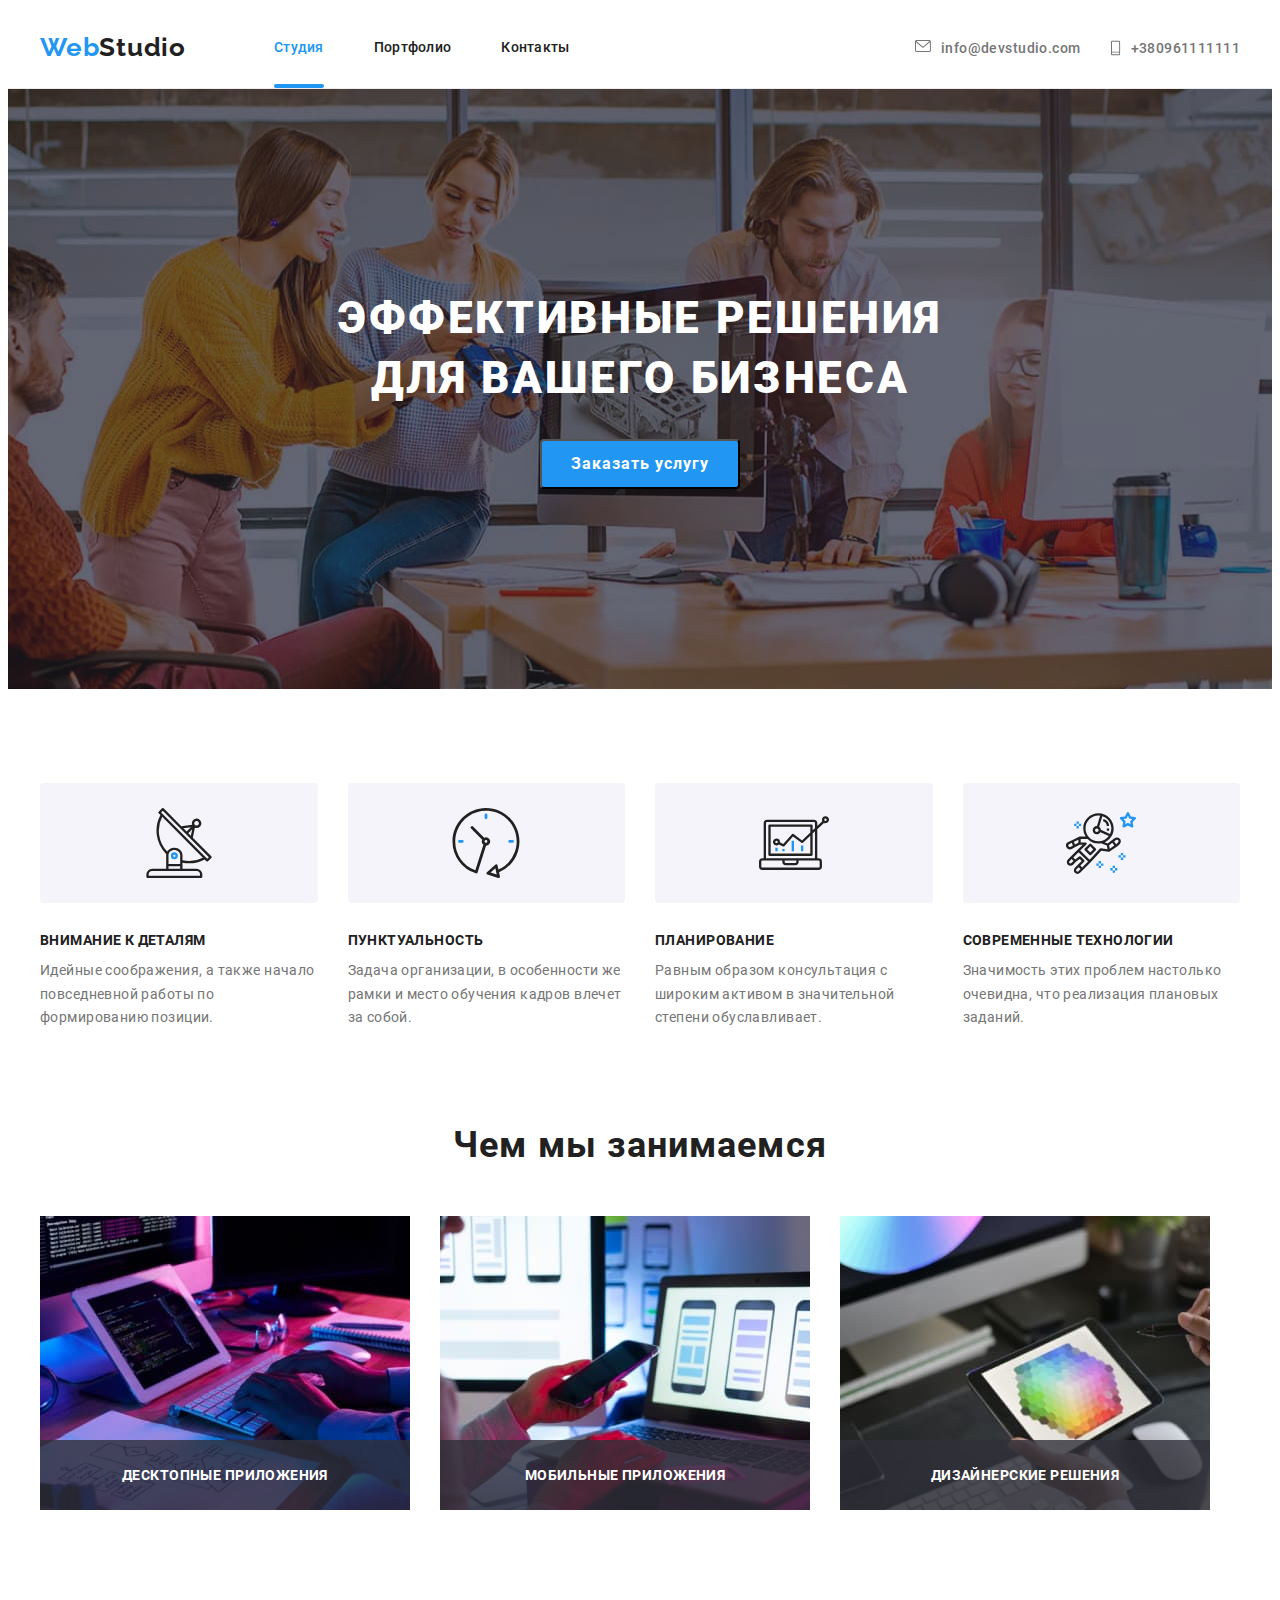
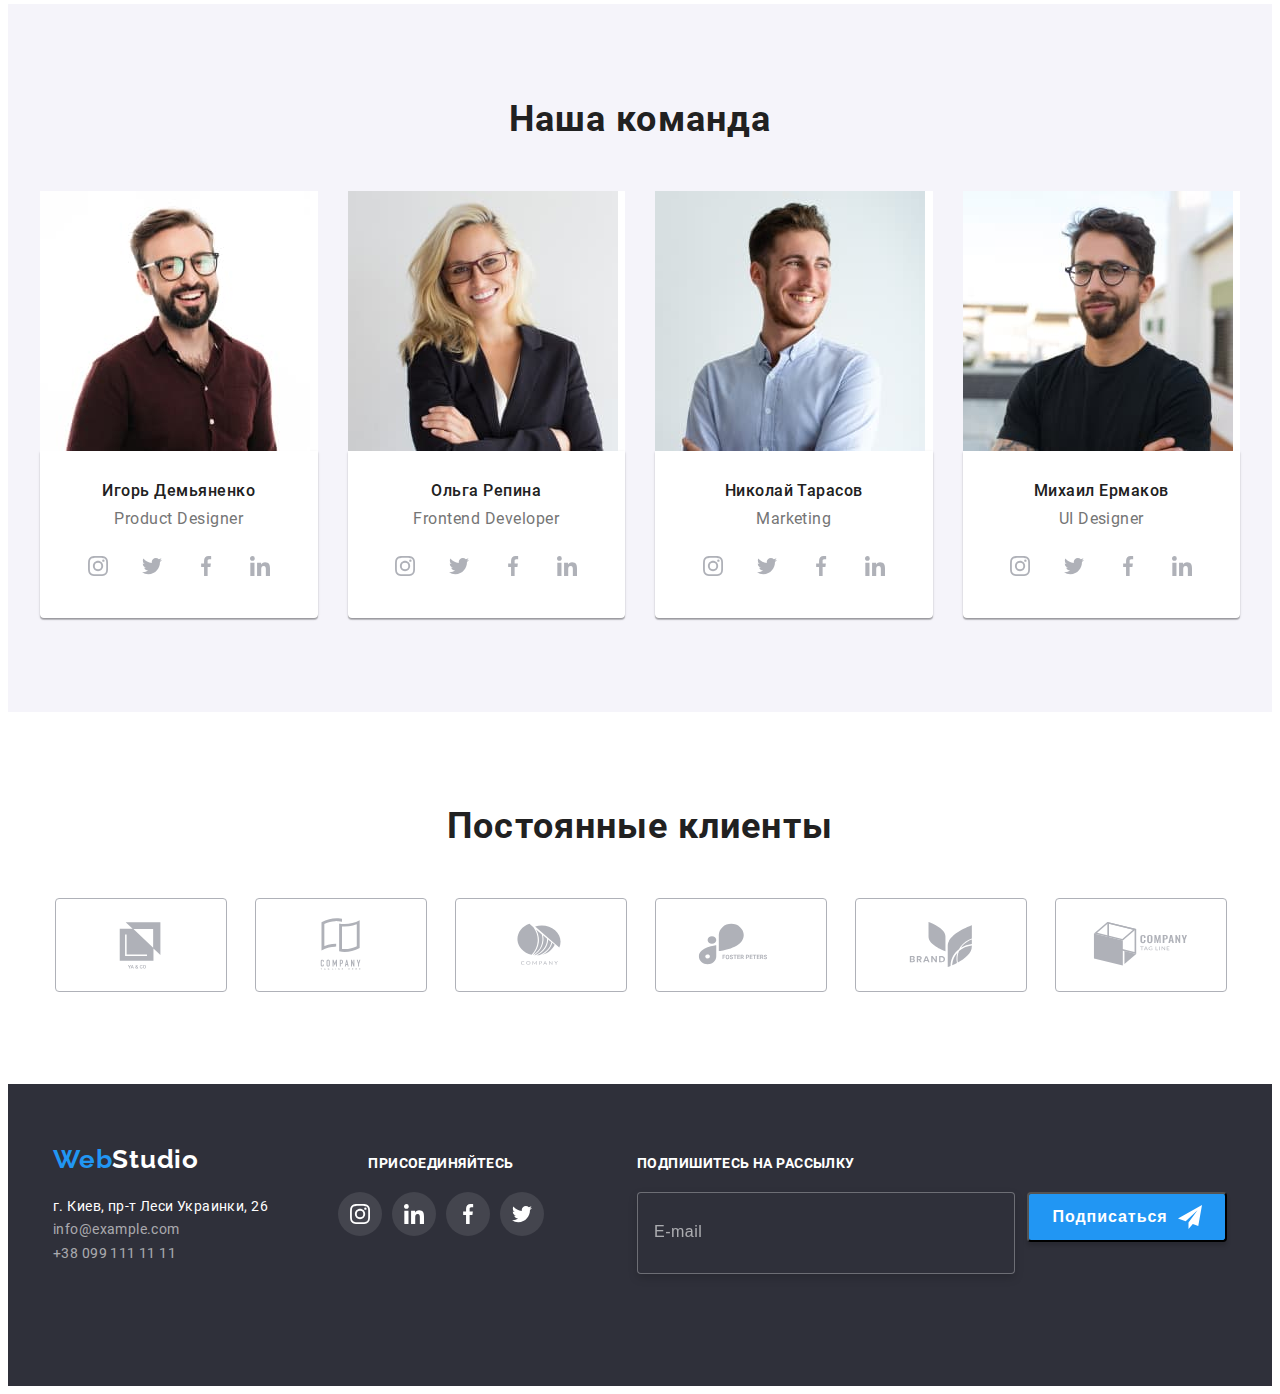
==== commit c7a1dfc7: "hw8" ====
--- a/index.html
+++ b/index.html
@@ -26,11 +26,13 @@
           </a>
           <ul class="menu">
             <li class="menu__item">
-              <a class="menu__link menu__link--current"" href="./index.html">Студия</a>
+              <a class="menu__link menu__link--current" href="./index.html"
+                >Студия</a
+              >
             </li>
             <li class="menu__item">
-              <a class="menu__link menu__link" href="./portfolio.html"
-                >Портфолио</a
+              <a class="menu__link menu__link" href="./portfolio.html">
+                Портфолио</a
               >
             </li>
             <li class="menu__item">
@@ -56,10 +58,11 @@
             </a>
           </li>
         </ul>
- <!---------------- mobile-modal-button_------------------------------------------------------>
+
+        <!--  mobile-modal-button-->
 
         <button class="nav__button" type="button" data-open>
-          <svg class="nav__icon" width="40" height="40" aria-label="меню">
+          <svg class="nav__icon" width="40" height="40" aria-label="menu">
             <use href="./images/icons/icons.svg#icon-menu_burger"></use>
           </svg>
         </button>
@@ -81,7 +84,7 @@
 
       <section class="features">
         <div class="container">
-          <h2 class="features__title text-hide">Особливості</h2> 
+          <h2 class="features__title text-hide">Особливості</h2>
           <ul class="features__list">
             <li class="features__item">
               <div class="features__box">
@@ -148,29 +151,15 @@
                 <picture>
                   <source
                     srcset="
-                      ./images/mobile/portfolio-9-450.jpg    1x,
-                      ./images/mobile/portfolio-9-450@2x.jpg 2x
-                    "
-                    media="(max-width:768px)"
-                  />
-                  <source
-                    srcset="
-                      ./images/tab/portfolio-9-354.jpg   1x,
-                      /images/tab/portfolio-9-354@2x.jpg 2x
-                    "
-                    media="(max-width:1200px)"
-                  />
-                  <source
-                    srcset="
-                      ./images/desk/portfolio-9-370.jpg    1x,
-                      ./images/desk/portfolio-9-370@2x.jpg 2x
+                      ./images/desk/wwd-1-370.jpg    1x,
+                      ./images/desk/wwd-1-370@2x.jpg 2x
                     "
                     media="(min-width:1200px)"
                   />
 
                   <img
-                    src="./images/mobile/portfolio-9-450.jpg"
-                    alt="Технокряк"
+                    src="./images/desk/wwd-1-370.jpg"
+                    alt="Десктопные приложения"
                   />
                 </picture>
                 <div class="what-we-do__box-title">
@@ -182,12 +171,20 @@
             </li>
             <li class="what-we-do__item">
               <div class="what-we-do__wrapper">
-                <img
-                  class="what-we-do__img"
-                  src="./images/box-2.jpg"
-                  alt="mobile"
-                  width="370"
-                />
+                <picture>
+                  <source
+                    srcset="
+                      ./images/desk/wwd-2-370.jpg    1x,
+                      ./images/desk/wwd-2-370@2x.jpg 2x
+                    "
+                    media="(min-width:1200px)"
+                  />
+
+                  <img
+                    src="./images/desk/wwd-2-370.jpg"
+                    alt="Мобильные приложения"
+                  />
+                </picture>
                 <div class="what-we-do__box-title">
                   <h3 class="what-we-do__nested-title">Мобильные приложения</h3>
                 </div>
@@ -195,12 +192,20 @@
             </li>
             <li class="what-we-do__item">
               <div class="what-we-do__wrapper">
-                <img
-                  class="what-we-do__img"
-                  src="./images/box-3.jpg"
-                  alt="tablet"
-                  width="370"
-                />
+                <picture>
+                  <source
+                    srcset="
+                      ./images/desk/wwd-3-370.jpg    1x,
+                      ./images/desk/wwd-3-370@2x.jpg 2x
+                    "
+                    media="(min-width:1200px)"
+                  />
+
+                  <img
+                    src="./images/desk/wwd-3-370.jpg"
+                    alt="Дизайнерские решения"
+                  />
+                </picture>
                 <div class="what-we-do__box-title">
                   <h3 class="what-we-do__nested-title">Дизайнерские решения</h3>
                 </div>
@@ -228,10 +233,10 @@
 
                 <source
                   srcset="
-                    ./images/tab/team-1-354.jpg   1x,
-                    /images/tab/team-1-354@2x.jpg 2x
-                  "
-                  media="(max-width:1200px)"
+                    ./images/tab/team-1-354.jpg    1x,
+                    ./images/tab/team-1-354@2x.jpg 2x
+                  "
+                  media="(max-width:1199px)"
                 />
                 <source
                   srcset="
@@ -298,10 +303,10 @@
 
                 <source
                   srcset="
-                    ./images/tab/team-2-354.jpg   1x,
-                    /images/tab/team-2-354@2x.jpg 2x
-                  "
-                  media="(max-width:1200px)"
+                    ./images/tab/team-2-354.jpg    1x,
+                    ./images/tab/team-2-354@2x.jpg 2x
+                  "
+                  media="(max-width:1199px)"
                 />
                 <source
                   srcset="
@@ -368,10 +373,10 @@
 
                 <source
                   srcset="
-                    ./images/tab/team-3-354.jpg   1x,
-                    /images/tab/team-3-354@2x.jpg 2x
-                  "
-                  media="(max-width:1200px)"
+                    ./images/tab/team-3-354.jpg    1x,
+                    ./images/tab/team-3-354@2x.jpg 2x
+                  "
+                  media="(max-width:1199px)"
                 />
                 <source
                   srcset="
@@ -438,10 +443,10 @@
 
                 <source
                   srcset="
-                    ./images/tab/team-4-354.jpg   1x,
-                    /images/tab/team-4-354@2x.jpg 2x
-                  "
-                  media="(max-width:1200px)"
+                    ./images/tab/team-4-354.jpg    1x,
+                    ./images/tab/team-4-354@2x.jpg 2x
+                  "
+                  media="(max-width:1199px)"
                 />
                 <source
                   srcset="
@@ -732,51 +737,73 @@
       </div>
     </div>
 
-<!--  Modal mobile contacts -->
-
-        <div class="backdrop_mobile is-hidden" mobile-modal>
+    <!--  Modal mobile contacts -->
+
+    <div class="backdrop_mobile is-hidden" mobile-modal>
       <div class="modal_mobile">
-        <button class=" modal__close-button--mb" data-close>
+        <button class="modal__close-button--mb" data-close>
           <svg class="modal__close-icon--mb" width="30" height="30">
-            <use href="./images/icons/symbol-defs.svg#icon-close-1"></use>
+            <use href="./images/icons/symbol-defs.svg#icon-close-2"></use>
           </svg>
         </button>
+
         <ul class="modal_menu">
           <li class="modal__item">
-            <a href="" class="modal__link">Студия </a>
+            <a href="./index.html" class="modal__link modal__link--current"
+              >Студия
+            </a>
           </li>
           <li class="modal__item">
-            <a href="" class="modal__link">Портфолио</a>
-          </li>
-          <li class="modal__item contacts">
-            <a href="" class="modal__link"> Контакты</a>
+            <a href="./portfolio.html" class="modal__link">Портфолио</a>
           </li>
           <li class="modal__item">
-            <a href="tel:+380961111111" class="modal__link modal__phone">
-              +38 096 111 11 11
-            </a>
-          </li>
-          <li class="modal__item item-email">
-            <a href="" class="modal__link modal__email"> info@devstudio.com </a>
+            <a href="" class="modal__link">Контакты</a>
           </li>
         </ul>
-        <ul class="modal__soc-list">
-          <li class="modal__soc-item">
-            <a href=" " class="modal__soc-link">Instagram<span class="modal__partition" > | </span></a>
-          </li>
-           <ul class="modal__soc-list">
-          <li class="modal__soc-item">
-            <a href=" " class="modal__soc-link"> Twitter<span class="modal__partition" > | </span></a>
-          </li>
-           <ul class="modal__soc-list">
-          <li class="modal__soc-item">
-            <a href=" " class="modal__soc-link"> Facebook<span class="modal__partition" > | </span></a>
-          </li>
-           <ul class="modal__soc-list">
-          <li class="modal__soc-item">
-            <a href=" " class="modal__soc-link">Linkedin</a>
-          </li>
-        </ul>
+        <div class="modal--wrap">
+          <ul class="modal-contacts-mb">
+            <li class="modal-contacts-mb__item modal-contacts-mb__item--phone">
+              <a
+                href="tel:+380961111111"
+                class="modal-contacts-mb__link modal-contacts-mb__link--phone"
+              >
+                +38 096 111 11 11
+              </a>
+            </li>
+            <li class="modal-contacts-mb__item modal-contacts-mb__item--email">
+              <a
+                href=""
+                class="modal-contacts-mb__link modal-contacts-mb__link--email"
+              >
+                info@devstudio.com
+              </a>
+            </li>
+          </ul>
+
+          <ul class="modal__soc-list">
+            <li class="modal__soc-item">
+              <a href=" " class="modal__soc-link"
+                >Instagram<span class="modal__partition"> | </span></a
+              >
+            </li>
+
+            <li class="modal__soc-item">
+              <a href=" " class="modal__soc-link">
+                Twitter<span class="modal__partition"> | </span></a
+              >
+            </li>
+
+            <li class="modal__soc-item">
+              <a href=" " class="modal__soc-link">
+                Facebook<span class="modal__partition"> | </span></a
+              >
+            </li>
+
+            <li class="modal__soc-item">
+              <a href=" " class="modal__soc-link">Linkedin</a>
+            </li>
+          </ul>
+        </div>
       </div>
     </div>
     <script src="./js/modal _mobile.js"></script>
--- a/css/main.min.css
+++ b/css/main.min.css
@@ -1,2 +1,2 @@
-p,h1,h2,h3,h4,h5,h6{margin:0}ul{list-style:none;margin:0;padding-left:0}:root{--body-light-color: #e5e5e5;--body-dark-color: #2f303a;--accent-color: #2196f3;--title-text-color: #212121;--common-text-color: #757575;--typical-padding: 94px;--typical-margin: 30px}@font-face{font-family:'Roboto';font-style:normal;font-weight:400;src:local(""),url("../fonts/roboto-v30-latin_cyrillic-regular.woff2") format("woff2"),url("../fonts/roboto-v30-latin_cyrillic-regular.woff") format("woff")}@font-face{font-family:'Roboto';font-style:normal;font-weight:500;src:local(""),url("../fonts/roboto-v30-latin_cyrillic-500.woff2") format("woff2"),url("../fonts/roboto-v30-latin_cyrillic-500.woff") format("woff")}@font-face{font-family:'Roboto';font-style:normal;font-weight:700;src:local(""),url("../fonts/roboto-v30-latin_cyrillic-700.woff2") format("woff2"),url("../fonts/roboto-v30-latin_cyrillic-700.woff") format("woff")}@font-face{font-family:'Roboto';font-style:normal;font-weight:900;src:local(""),url("../fonts/roboto-v30-latin_cyrillic-900.woff2") format("woff2"),url("../fonts/roboto-v30-latin_cyrillic-900.woff") format("woff")}@font-face{font-family:'Raleway';font-style:normal;font-weight:400;src:local(""),url("../fonts/raleway-v27-latin_cyrillic-regular.woff2") format("woff2"),url("../fonts/raleway-v27-latin_cyrillic-regular.woff") format("woff")}@font-face{font-family:'Raleway';font-style:normal;font-weight:700;src:local(""),url("../fonts/raleway-v27-latin_cyrillic-700.woff2") format("woff2"),url("../fonts/raleway-v27-latin_cyrillic-700.woff") format("woff")}img{display:block;max-width:100%;height:auto}body{background-color:#fff;color:var(--common-text-color);font-family:'Roboto', sans-serif;text-decoration:none}.container{margin:0 auto;width:100%;padding-left:15px;padding-right:15px}@media screen and (min-width: 480px){.container{max-width:480px}}@media screen and (min-width: 768px){.container{max-width:768px}}@media screen and (min-width: 1200px){.container{max-width:1200px}}.logo{text-decoration:var(--accent-color);font-family:'Raleway', sans-serif;color:var(--title-text-color);font-style:normal;font-weight:700;font-size:24px;line-height:1.17;letter-spacing:.03em}@media screen and (min-width: 1200px){.logo{font-weight:700;font-size:26px;line-height:1.19;letter-spacing:.03em}}.logo__first-part{color:var(--accent-color)}.btn{display:flex;justify-content:center;align-items:center;width:200px;height:50px;border-radius:4px;cursor:pointer;color:#fff;background-color:var(--accent-color);box-shadow:0px 4px 4px rgba(0,0,0,0.15)}.text-hide{position:absolute;width:1px;height:1px;margin:-1px;border:0;padding:0;white-space:nowrap;clip-path:inset(100%);clip:rect(0 0 0 0);overflow:hidden}.header{border-bottom:1px solid #ECECEC}.header__container{display:flex;justify-content:space-between}nav{display:flex;justify-content:center;align-items:center}.header__logo{padding-top:24px;padding-bottom:25px;margin-right:88px}.menu{display:flex}.menu__item{display:flex;align-items:center;justify-content:space-evenly}@media screen and (min-width: 768px){.menu__item{display:flex;position:relative;justify-content:flex-start;margin-right:50px}}.menu__item:last-child{margin-right:0}.auth{display:flex;justify-content:space-evenly;flex-direction:column}@media screen and (min-width: 1200px){.auth{flex-direction:row;align-items:center}}.menu,.auth{font-weight:500;font-size:14px;line-height:1.14;letter-spacing:.02em}@media screen and (max-width: 767px){.menu,.auth{display:none}}@media screen and (max-width: 767px){.auth{display:none;margin-left:315px}}@media screen and (min-width: 768px){.auth{display:flex;margin-left:90px}}.auth__item.auth__email{margin-right:30px}.menu__link{transition-property:color;transition-duration:250ms;transition-timing-function:cubic-bezier(0.4, 0, 0.2, 1)}@media screen and (min-width: 768px){.menu__link{padding-top:32px;padding-bottom:32px}}.menu__link:hover,.menu__link:focus{color:var(--accent-color)}.menu__link--current::after{content:"";position:absolute;left:0;bottom:0px;height:4px;width:100%;background-color:var(--accent-color);border-radius:2px}.auth__link{text-decoration:none;color:var(--common-text-color);display:flex;font-weight:500;font-size:12px;line-height:1.17;letter-spacing:.02em}@media screen and (min-width: 1200px){.auth__link{font-weight:500;font-size:14px;line-height:1.17;letter-spacing:.03em}}.auth__link:last-child{margin-right:0}.menu__link{text-decoration:var(--accent-color);color:var(--title-text-color)}.menu__link:last-child{margin-right:0}.menu__link.menu__link--current{color:var(--accent-color)}.auth__phone-icon,.auth__email-icon{fill:currentColor;margin-right:10px}.nav__button{width:40px;height:40px;background:#fff;border:none;margin-top:auto;margin-bottom:auto;margin-right:10px}.nav__button:hover,.nav__button:focus{fill:var(--accent-color)}@media screen and (min-width: 768px){.nav__button{display:none}}.hero{padding-top:118px;padding-bottom:118px;background-size:cover;background-position:50% 50%;background-repeat:no-repeat;background-image:linear-gradient(to right, rgba(47,48,58,0.4), rgba(47,48,58,0.4)),url("../images/mobile/header-480.jpg")}@media (min-device-pixel-ratio: 2), (min-resolution: 192dpi), (min-resolution: 2dppx){.hero{background-image:linear-gradient(to right, rgba(47,48,58,0.4), rgba(47,48,58,0.4)),url("../images/mobile/header-480@2x.jpg")}}@media screen and (min-width: 768px){.hero{background-image:linear-gradient(to right, rgba(47,48,58,0.4), rgba(47,48,58,0.4)),url("../images/tab/header-768.jpg")}}@media screen and (min-width: 768px) and (min-device-pixel-ratio: 1.9), screen and (min-width: 768px) and (min-resolution: 192dpi), screen and (min-width: 768px) and (min-resolution: 2dppx){.hero{background-image:linear-gradient(to right, rgba(47,48,58,0.4), rgba(47,48,58,0.4)),url("../images/tab/header-768@2x.jpg")}}@media screen and (min-width: 1200px){.hero{padding-top:200px;padding-bottom:200px;background-image:linear-gradient(to right, rgba(47,48,58,0.4), rgba(47,48,58,0.4)),url("../images/desk/header-1600.jpg")}}@media screen and (min-width: 1200px) and (min-device-pixel-ratio: 1.9), screen and (min-width: 1200px) and (min-resolution: 192dpi), screen and (min-width: 1200px) and (min-resolution: 2dppx){.hero{background-image:linear-gradient(to right, rgba(47,48,58,0.4), rgba(47,48,58,0.4)),url("../images/desk/header-1600@2x.jpg")}}.hero__title{display:block;margin-right:auto;margin-left:auto;margin-bottom:var(--typical-margin);max-width:360px;text-decoration:var(--accent-color);color:#fff;text-transform:uppercase;text-align:center;font-weight:900;font-size:26px;line-height:1.61;letter-spacing:.06em}@media screen and (min-width: 1200px){.hero__title{font-size:44px;line-height:1.36;max-width:696px}}.hero__btn{padding:10px 32px;white-space:nowrap;margin-right:auto;margin-left:auto;font-family:inherit;text-align:center;font-weight:700;font-size:16px;line-height:1.88;letter-spacing:.06em;transition-property:background-color;transition-duration:250ms;transition-timing-function:cubic-bezier(0.4, 0, 0.2, 1)}.hero__btn:hover,.hero__btn:focus{background-color:#188CE8}.portfolio__menu{padding-top:60px;padding-bottom:40px}@media screen and (min-width: 768px){.portfolio__menu{display:flex;flex-wrap:wrap;justify-content:center}}.portfolio__item{display:inline-block}.portfolio__button{margin-right:8px;margin-bottom:15px;padding:6px 22px 6px 22px;border-radius:4px;border-color:transparent;vertical-align:text-top;font-family:inherit;color:var(--title-text-color);background:#F5F4FA;cursor:pointer;font-weight:500;font-size:16px;line-height:1.62;letter-spacing:.03em;transition-property:color;transition-duration:250ms;transition-timing-function:cubic-bezier(0.4, 0, 0.2, 1);transition-property:background;transition-duration:250ms;transition-timing-function:cubic-bezier(0.4, 0, 0.2, 1);transition-property:box-shadow;transition-duration:250ms;transition-timing-function:cubic-bezier(0.4, 0, 0.2, 1)}@media screen and (min-width: 768px){.portfolio__button{margin-bottom:0}}.portfolio__button:focus,.portfolio__button:hover{background:var(--accent-color);color:#fff;box-shadow:0px 3px 1px rgba(0,0,0,0.1),0px 1px 2px rgba(0,0,0,0.08),0px 2px 2px rgba(0,0,0,0.12)}.made-projects-list{display:flex;flex-wrap:wrap;align-items:stretch;gap:30px;margin-bottom:60px}@media screen and (min-width: 1200px){.made-projects-list{margin-bottom:94px}}.made-projects-list__item{width:100%}@media screen and (min-width: 768px){.made-projects-list__item{width:calc((100% - 30px) / 2)}}@media screen and (min-width: 1200px){.made-projects-list__item{width:calc((100% - 60px) / 3)}}.made-projects-list__link{width:100%;position:relative;text-decoration:none;display:flex;flex-direction:column;transition-property:box-shadow;transition-duration:250ms;transition-timing-function:cubic-bezier(0.4, 0, 0.2, 1)}.made-projects-list__link:hover{box-shadow:0px 1px 1px rgba(0,0,0,0.12),0px 4px 4px rgba(0,0,0,0.06),1px 4px 6px rgba(0,0,0,0.16)}.made-projects-list__link:hover .made-projects-list__overlay{transform:translateY(0);opacity:1}.made-projects-list__section{flex-grow:1;bottom:0;left:0;padding-top:20px;padding-bottom:20px;padding-left:24px;padding-right:24px;background:#FFF;border-top:none;border:1px solid #EEE}.made-projects-list__title{color:var(--title-text-color);margin-bottom:4px;font-weight:700;font-size:18px;line-height:2;letter-spacing:.06em}.made-projects-list__type-item{color:var(--common-text-color);font-size:16px;line-height:1.88;letter-spacing:.03em}.portfolio-list-title,.made-projects-list__type-item{transition-property:color;transition-duration:250ms;transition-timing-function:cubic-bezier(0.4, 0, 0.2, 1)}.portfolio-list-title:hover,.made-projects-list__type-item:hover{color:var(--accent-color)}.made-projects-list__image-wrapper{position:relative;overflow:hidden}.made-projects-list__overlay{position:absolute;padding:63px 24px;width:100%;height:100%;background:rgba(33,150,243,0.9);bottom:0;left:0;opacity:0;transform:translateY(100%);transition-property:opacity;transition-duration:250ms;transition-timing-function:cubic-bezier(0.4, 0, 0.2, 1);transition-property:transform;transition-duration:250ms;transition-timing-function:cubic-bezier(0.4, 0, 0.2, 1)}.made-projects-list__text-about{color:#fff;font-size:18px;line-height:1.56;letter-spacing:.03em}.features{padding-top:60px;padding-bottom:60px}@media screen and (min-width: 1200px){.features{padding-top:94px;padding-bottom:94px}}.features__list{display:flex;flex-wrap:wrap;align-items:baseline;gap:30px}.features__item{width:100%}@media screen and (min-width: 768px){.features__item{width:calc((100% - 30px) / 2)}}@media screen and (min-width: 1200px){.features__item{width:calc((100% - 90px) / 4)}}.features__box{display:flex;justify-content:center;align-items:center;width:100%;height:120px;margin-bottom:30px;border-radius:4px;background:#F5F4FA}.features__icon{width:70px;height:70px}.features__title{margin-bottom:10px;color:var(--title-text-color);text-transform:uppercase;font-weight:700;font-size:14px;line-height:1.14;letter-spacing:.03em}.features__about{color:var(--common-text-color);font-weight:normal;font-size:14px;line-height:1.71;letter-spacing:.03em}.what-we-do{display:none}@media screen and (min-width: 1200px){.what-we-do{display:contents;padding-bottom:var(--typical-padding)}}.what-we-do__title{margin-bottom:50px;text-align:center;color:var(--title-text-color);font-weight:700;font-size:36px;line-height:1.17;letter-spacing:.03em}.what-we-do__list{display:flex;align-items:center;gap:30px}.what-we-do__wrapper{position:relative;margin-bottom:94px}.what-we-do__box-title{position:absolute;display:flex;justify-content:center;align-items:center;width:370px;height:70px;top:0;left:0;transform:translate(0, 224px);background:rgba(47,48,58,0.8)}.what-we-do__nested-title{text-align:center;text-transform:uppercase;color:#fff;font-weight:700;font-size:14px;line-height:1.14;letter-spacing:.03em}.team{background-color:#F5F4FA;text-align:center;padding-top:60px;padding-bottom:60px}@media screen and (min-width: 1200px){.team{padding-top:94px;padding-bottom:94px}}.team-list{display:flex;flex-wrap:wrap;justify-content:center;gap:30px}.team-item{background:#fff;border-radius:0px 0px 4px 4px}@media screen and (min-width: 1200px){.team-item{width:calc((100% - 30px) / 2)}}@media screen and (min-width: 1200px){.team-item{width:calc((100% - 90px) / 4)}}.team__title{display:inline-block;margin-bottom:50px;text-align:center;color:var(--title-text-color);font-weight:700;font-size:36px;line-height:1.17;letter-spacing:.03em}.team-item__card{padding-top:var(--typical-margin);padding-bottom:30px;box-shadow:0px 1px 3px rgba(0,0,0,0.12),0px 1px 1px rgba(0,0,0,0.14),0px 2px 1px rgba(0,0,0,0.2);border-radius:0px 0px 4px 4px}.team-item__unit{margin-bottom:10px;text-align:center;color:var(--title-text-color);font-weight:500;font-size:16px;line-height:1.19;letter-spacing:.03em}.team-item__profession{margin-bottom:16px;text-align:center;color:var(--common-text-color);font-size:16px;line-height:1.14;letter-spacing:.03em}.social-networks{display:flex;justify-content:center}.social-networks:last-child{margin-right:0}.social-networks__item{margin-right:10px}.social-networks__item:last-child{margin-right:0}.social-networks__link{display:flex;width:44px;height:44px;border-radius:50%;justify-content:center;align-items:center;color:#afb1b8;transition-property:color;transition-duration:250ms;transition-timing-function:cubic-bezier(0.4, 0, 0.2, 1)}.social-networks__link:hover{color:#fff;background-color:var(--accent-color)}.social-networks__icon{fill:currentColor}.clients{padding-top:60px;padding-bottom:60px}@media screen and (min-width: 1200px){.clients{padding-top:94px;padding-bottom:94px}}.clients__title{margin-bottom:50px;text-align:center;color:var(--title-text-color);font-weight:700;font-size:36px;line-height:1.16;letter-spacing:.03em}.clients__list{display:flex;flex-wrap:wrap;gap:30px}.client__item{width:calc((100% - 30px) / 2);height:92px}@media screen and (min-width: 768px){.client__item{width:calc((100% - 90px) / 3)}}@media screen and (min-width: 1200px){.client__item{width:calc((100% - 180px) / 6)}}.client__link{display:flex;justify-content:center;align-items:center;width:100%;height:100%;color:#AFB1B8;border:1px solid #AFB1B8;border-radius:4px;transition-property:color;transition-duration:250ms;transition-timing-function:cubic-bezier(0.4, 0, 0.2, 1);transition-property:border-color;transition-duration:250ms;transition-timing-function:cubic-bezier(0.4, 0, 0.2, 1)}.client__link:hover,.client__link:focus{color:var(--accent-color);border-color:var(--accent-color)}.client__icon{width:106px;height:60px;fill:currentColor}.footer{padding-top:60px;padding-bottom:60px;background-color:var(--body-dark-color)}.container__footer{text-align:center}@media screen and (min-width: 768px){.container__footer{display:flex;justify-content:center;flex-direction:row;flex-wrap:wrap;align-items:baseline}}@media screen and (min-width: 768px){.footer__contacts{margin-right:165px}}@media screen and (min-width: 1200px){.footer__contacts{margin-right:70px}}.footer--logo{display:block;margin-bottom:20px;color:#fff}.footer__address,.footer__email,.footer__phon{text-decoration:var(--accent-color);font-style:normal;font-size:14px;line-height:1.71;letter-spacing:.03em;transition-property:color;transition-duration:250ms;transition-timing-function:cubic-bezier(0.4, 0, 0.2, 1)}.footer__list{margin-bottom:60px}.footer__address{color:#fff}.footer__address:hover,.footer__address:focus{color:var(--accent-color)}.footer__email,.footer__phon{color:rgba(255,255,255,0.6)}.footer__email:hover,.footer__email:focus,.footer__phon:hover,.footer__phon:focus{color:var(--accent-color)}.join-us{margin-bottom:60px;text-align:center}@media screen and (min-width: 1200px){.join-us{margin-right:93px}}.join-us__title{margin-bottom:20px;text-transform:uppercase;color:#fff;font-weight:700;font-size:14px;line-height:1.14;letter-spacing:.03em}.join-us__list{display:flex;flex-direction:row;justify-content:center;gap:10px}.join-us__link{display:flex;justify-content:center;align-items:center;width:44px;height:44px;border-radius:50%;color:#fff;background:rgba(255,255,255,0.1);transition-property:background-color;transition-duration:250ms;transition-timing-function:cubic-bezier(0.4, 0, 0.2, 1)}.join-us__link:hover{background-color:var(--accent-color)}.join-us__icon{fill:currentColor}.mailling{text-align:center}@media screen and (min-width: 1200px){.mailling{text-align:start}}.mailling__title{margin-bottom:20px;text-transform:uppercase;color:#fff;font-weight:700;font-size:14px;line-height:1.14;letter-spacing:.03em}.mailling__form{text-align:center}.mailling__input{width:100%;height:50px;padding-left:16px;padding-top:15px;padding-bottom:15px;margin-bottom:20px;outline:transparent;color:#fff;border:1px solid rgba(255,255,255,0.3);filter:drop-shadow(0px 4px 4px rgba(0,0,0,0.15));border-radius:4px;background:var(--body-dark-color)}@media screen and (min-width: 1200px){.mailling__input{width:358px;margin-right:12px}}.mailling__input::placeholder{background:var(--body-dark-color);color:rgba(255,255,255,0.6);font-weight:400;font-size:16px;line-height:1.25;letter-spacing:.03em}.mailling__button{display:inline-block;text-align:center;font-weight:700;font-size:16px;line-height:1.88;letter-spacing:.06em}.mailling__icon-send{margin-left:10px}.backdrop_mobile{position:fixed;top:0;left:0;width:100%;height:100%;background:rgba(0,0,0,0.2);opacity:1}.backdrop_mobile.is-hidden{opacity:0;pointer-events:none;transition-property:opacity;transition-duration:250ms;transition-timing-function:cubic-bezier(0.4, 0, 0.2, 1)}.backdrop_mobile.is-hidden .modal{transform:translate(-50%, -50%) scale(0.1);transition-property:transform;transition-duration:250ms;transition-timing-function:cubic-bezier(0.4, 0, 0.2, 1)}.modal_mobile{position:relative;padding-top:48px;padding-left:40px;width:480px;height:796px;background:#fff}.modal__close-button--mb{position:absolute;left:440px;top:8px;border:5px solid rgba(0,0,0,0.1);border-radius:50%;width:30px;height:30px;cursor:pointer}.modal__close-button--mb:hover .modal__close-icon--mb{fill:var(--accent-color)}.modal__close-icon--mb{position:absolute;top:50%;left:50%;transform:translate(-50%, -50%);fill:currentColor;transition-property:fill;transition-duration:250ms;transition-timing-function:cubic-bezier(0.4, 0, 0.2, 1)}.modal__close-icon--mb:hover{fill:currentColor}.modal-button{margin-top:30px;margin-left:124px;margin-right:124px;text-align:center;font-weight:700;font-size:16px;line-height:1.88;letter-spacing:.06em}.modal__item{margin-bottom:32px}.modal__item.contacts{margin-bottom:302px}.modal__item.item-email{margin-bottom:64px}.modal__link{font-weight:500;font-size:40px;line-height:1.2;letter-spacing:.03em;color:var(--title-text-color);text-decoration:none}.modal__link.modal__phone{font-weight:500;font-size:34px;line-height:1.2;letter-spacing:.03em}.modal__link.modal__email{font-weight:500;font-size:24px;line-height:1.2;letter-spacing:.03em;color:#757575}.modal__link:hover{color:var(--accent-color)}.modal__soc-list{display:flex;flex-direction:row}.modal__soc-link{color:var(--accent-color);font-weight:500;font-size:18px;line-height:1.2;letter-spacing:.03em;text-decoration:none;margin-right:10px}.backdrop{position:fixed;top:0;left:0;width:100%;height:100%;background:rgba(0,0,0,0.2);opacity:1;transition-property:opacity;transition-duration:250ms;transition-timing-function:cubic-bezier(0.4, 0, 0.2, 1)}.backdrop.is-hidden{opacity:0;pointer-events:none}.backdrop.is-hidden .modal{transform:translate(-50%, -50%) scale(0.1);transition-property:transform;transition-duration:250ms;transition-timing-function:cubic-bezier(0.4, 0, 0.2, 1)}.modal{position:fixed;top:45%;left:50%;width:315px;padding:25px;height:595px;background:#fff;box-shadow:0px 1px 3px rgba(0,0,0,0.12),0px 1px 1px rgba(0,0,0,0.14),0px 2px 1px rgba(0,0,0,0.2);border-radius:4px;transform:translate(-50%, -50%) scale(1);transition-property:transform;transition-duration:250ms;transition-timing-function:cubic-bezier(0.4, 0, 0.2, 1)}@media screen and (min-width: 480px){.modal{width:450px;height:609px;padding:40px}}@media screen and (min-width: 1200px){.modal{width:528px;height:581px}}.modal__close-button{position:absolute;right:8px;top:8px;width:30px;height:30px;border:5px solid rgba(0,0,0,0.1);border-radius:50%;cursor:pointer}.modal__close-button:hover .modal__close-icon{fill:var(--accent-color)}.modal__close-icon{position:absolute;top:50%;left:50%;transform:translate(-50%, -50%);fill:currentColor;transition-property:fill;transition-duration:250ms;transition-timing-function:cubic-bezier(0.4, 0, 0.2, 1)}.modal__title{margin-bottom:12px;text-align:center;color:var(--title-text-color);font-weight:700;font-size:20px;line-height:1.5;letter-spacing:.03em}@media screen and (min-width: 1200px){.modal__title{font-weight:700;font-size:20px;line-height:1.15;letter-spacing:.03em}}.modal__input,textarea{width:100%}.modal__input:hover,.modal__input:focus,textarea:hover,textarea:focus{border:1px solid var(--accent-color);outline:transparent}.modal__input{box-sizing:border-box;height:40px;padding-left:41px;border:1px solid rgba(33,33,33,0.2);border-radius:4px;transition-property:border;transition-duration:250ms;transition-timing-function:cubic-bezier(0.4, 0, 0.2, 1)}.modal__input:hover+.modal__icon,.modal__input:focus+.modal__icon{fill:var(--accent-color)}.modal__checkbox{appearance:none}textarea{display:block;height:120px;padding:12px 16px;resize:none;border:1px solid rgba(33,33,33,0.2);border-radius:4px;transition-property:border;transition-duration:250ms;transition-timing-function:cubic-bezier(0.4, 0, 0.2, 1)}textarea::placeholder{color:rgba(117,117,117,0.5);font-weight:400;font-size:12px;line-height:1.17;letter-spacing:.01em}.modal__label{display:flex;align-items:center;margin-bottom:4px;color:var(--common-text-color);font-weight:400;font-size:12px;line-height:1.17;letter-spacing:.01em}.modal__label.checkbox{margin-bottom:0;justify-content:center;font-weight:400;font-size:12px;line-height:1.17;letter-spacing:.03em}@media screen and (min-width: 1200px){.modal__label.checkbox{font-size:14px;line-height:1.71}}.modal-button{margin-top:30px;margin-left:auto;margin-right:auto;text-align:center;font-weight:700;font-size:16px;line-height:1.88;letter-spacing:.06em}.modal__wrapper{position:relative;margin-bottom:10px}.modal__wrapper.txtarea{margin-bottom:20px}.modal__icon{position:absolute;top:50%;left:22px;transform:translate(-50%, 0);fill:currentColor;transition-property:fill;transition-duration:250ms;transition-timing-function:cubic-bezier(0.4, 0, 0.2, 1)}.modal__icon-check{margin-right:7px;border:2px solid;border-color:#212121;border-radius:2px;fill:#e5e5e5}.modal__checkbox:checked+.modal__icon-check{fill:#fff;background-color:var(--accent-color);background-origin:border-box;border:2px solid;border-color:var(--accent-color);border-radius:2px}
+p,h1,h2,h3,h4,h5,h6{margin:0}ul{list-style:none;margin:0;padding-left:0}:root{--body-light-color: #e5e5e5;--body-dark-color: #2f303a;--accent-color: #2196f3;--title-text-color: #212121;--common-text-color: #757575;--typical-padding: 94px;--typical-margin: 30px}@font-face{font-family:'Roboto';font-style:normal;font-weight:400;src:local(""),url("../fonts/roboto-v30-latin_cyrillic-regular.woff2") format("woff2"),url("../fonts/roboto-v30-latin_cyrillic-regular.woff") format("woff")}@font-face{font-family:'Roboto';font-style:normal;font-weight:500;src:local(""),url("../fonts/roboto-v30-latin_cyrillic-500.woff2") format("woff2"),url("../fonts/roboto-v30-latin_cyrillic-500.woff") format("woff")}@font-face{font-family:'Roboto';font-style:normal;font-weight:700;src:local(""),url("../fonts/roboto-v30-latin_cyrillic-700.woff2") format("woff2"),url("../fonts/roboto-v30-latin_cyrillic-700.woff") format("woff")}@font-face{font-family:'Roboto';font-style:normal;font-weight:900;src:local(""),url("../fonts/roboto-v30-latin_cyrillic-900.woff2") format("woff2"),url("../fonts/roboto-v30-latin_cyrillic-900.woff") format("woff")}@font-face{font-family:'Raleway';font-style:normal;font-weight:400;src:local(""),url("../fonts/raleway-v27-latin_cyrillic-regular.woff2") format("woff2"),url("../fonts/raleway-v27-latin_cyrillic-regular.woff") format("woff")}@font-face{font-family:'Raleway';font-style:normal;font-weight:700;src:local(""),url("../fonts/raleway-v27-latin_cyrillic-700.woff2") format("woff2"),url("../fonts/raleway-v27-latin_cyrillic-700.woff") format("woff")}img{display:block;max-width:100%;height:auto}body{background-color:#fff;color:var(--common-text-color);font-family:'Roboto', sans-serif;text-decoration:none}.container{margin:0 auto;width:100%;padding-left:15px;padding-right:15px}@media screen and (min-width: 480px){.container{max-width:480px}}@media screen and (min-width: 768px){.container{max-width:768px}}@media screen and (min-width: 1200px){.container{max-width:1200px}}.logo{text-decoration:var(--accent-color);font-family:'Raleway', sans-serif;color:var(--title-text-color);font-style:normal;font-weight:700;font-size:24px;line-height:1.17;letter-spacing:.03em}@media screen and (min-width: 1200px){.logo{font-weight:700;font-size:26px;line-height:1.19;letter-spacing:.03em}}.logo__first-part{color:var(--accent-color)}.btn{display:flex;justify-content:center;align-items:center;width:200px;height:50px;border-radius:4px;cursor:pointer;color:#fff;background-color:var(--accent-color);box-shadow:0px 4px 4px rgba(0,0,0,0.15)}.text-hide{position:absolute;width:1px;height:1px;margin:-1px;border:0;padding:0;white-space:nowrap;clip-path:inset(100%);clip:rect(0 0 0 0);overflow:hidden}.header{border-bottom:1px solid #ECECEC}.header__container{display:flex;justify-content:space-between}nav{display:flex;justify-content:center;align-items:center}.header__logo{padding-top:24px;padding-bottom:25px;margin-right:88px}.menu{display:flex}.menu__item{display:flex;align-items:center;justify-content:space-evenly}@media screen and (min-width: 768px){.menu__item{display:flex;position:relative;justify-content:flex-start;margin-right:50px}}.menu__item:last-child{margin-right:0}.auth{display:flex;justify-content:space-evenly;flex-direction:column}@media screen and (min-width: 1200px){.auth{flex-direction:row;align-items:center}}@media screen and (min-width: 1200px) and (max-width: 767px){.auth{display:none}}@media screen and (min-width: 1200px) and (min-width: 768px){.auth{display:flex;margin-left:auto}}.menu,.auth{font-weight:500;font-size:14px;line-height:1.14;letter-spacing:.02em}@media screen and (max-width: 767px){.menu,.auth{display:none}}@media screen and (min-width: 1200px){.auth__item.auth__email{margin-right:30px}}.menu__link{transition-property:color;transition-duration:250ms;transition-timing-function:cubic-bezier(0.4, 0, 0.2, 1)}.menu__link:hover,.menu__link:focus{color:var(--accent-color)}@media screen and (min-width: 768px){.menu__link{padding-top:32px;padding-bottom:32px}}.menu__link--current::after{content:"";position:absolute;left:0;bottom:0px;height:4px;width:100%;background-color:var(--accent-color);border-radius:2px}.auth__link{text-decoration:none;color:var(--common-text-color);display:flex;font-weight:500;font-size:12px;line-height:1.17;letter-spacing:.02em}.auth__link:hover,.auth__link:focus{color:var(--accent-color)}.auth__link:last-child{margin-right:0}@media screen and (min-width: 1200px){.auth__link{font-weight:500;font-size:14px;line-height:1.17;letter-spacing:.03em}}.menu__link{text-decoration:var(--accent-color);color:var(--title-text-color)}.menu__link:last-child{margin-right:0}.menu__link.menu__link--current{color:var(--accent-color)}.auth__phone-icon,.auth__email-icon{fill:currentColor;margin-right:10px}.nav__button{width:40px;height:40px;background:#fff;border:none;margin-top:auto;margin-bottom:auto}.nav__button:hover,.nav__button:focus{fill:var(--accent-color)}@media screen and (min-width: 768px){.nav__button{display:none}}.hero{padding-top:118px;padding-bottom:118px;background-size:cover;background-position:50% 50%;background-repeat:no-repeat;background-image:linear-gradient(to right, rgba(47,48,58,0.4), rgba(47,48,58,0.4)),url("../images/mobile/header-480.jpg")}@media (min-device-pixel-ratio: 2), (min-resolution: 192dpi), (min-resolution: 2dppx){.hero{background-image:linear-gradient(to right, rgba(47,48,58,0.4), rgba(47,48,58,0.4)),url("../images/mobile/header-480@2x.jpg")}}@media screen and (min-width: 768px){.hero{background-image:linear-gradient(to right, rgba(47,48,58,0.4), rgba(47,48,58,0.4)),url("../images/tab/header-768.jpg")}}@media screen and (min-width: 768px) and (min-device-pixel-ratio: 1.9), screen and (min-width: 768px) and (min-resolution: 192dpi), screen and (min-width: 768px) and (min-resolution: 2dppx){.hero{background-image:linear-gradient(to right, rgba(47,48,58,0.4), rgba(47,48,58,0.4)),url("../images/tab/header-768@2x.jpg")}}@media screen and (min-width: 1200px){.hero{padding-top:200px;padding-bottom:200px;background-image:linear-gradient(to right, rgba(47,48,58,0.4), rgba(47,48,58,0.4)),url("../images/desk/header-1600.jpg")}}@media screen and (min-width: 1200px) and (min-device-pixel-ratio: 1.9), screen and (min-width: 1200px) and (min-resolution: 192dpi), screen and (min-width: 1200px) and (min-resolution: 2dppx){.hero{background-image:linear-gradient(to right, rgba(47,48,58,0.4), rgba(47,48,58,0.4)),url("../images/desk/header-1600@2x.jpg")}}.hero__title{display:block;margin-right:auto;margin-left:auto;margin-bottom:var(--typical-margin);max-width:360px;text-decoration:var(--accent-color);color:#fff;text-transform:uppercase;text-align:center;font-weight:900;font-size:26px;line-height:1.61;letter-spacing:.06em}@media screen and (min-width: 1200px){.hero__title{font-size:44px;line-height:1.36;max-width:696px}}.hero__btn{padding:10px 32px;white-space:nowrap;margin-right:auto;margin-left:auto;font-family:inherit;text-align:center;font-weight:700;font-size:16px;line-height:1.88;letter-spacing:.06em;transition-property:background-color;transition-duration:250ms;transition-timing-function:cubic-bezier(0.4, 0, 0.2, 1)}.hero__btn:hover,.hero__btn:focus{background-color:#188CE8}.portfolio{padding-top:94px;padding-bottom:94px}.portfolio__menu{margin-bottom:50px}@media screen and (min-width: 768px){.portfolio__menu{display:flex;flex-wrap:wrap;justify-content:center}}.portfolio__item{display:inline-block}.portfolio__button{margin-right:8px;margin-bottom:15px;padding:6px 22px 6px 22px;border-radius:4px;border-color:transparent;vertical-align:text-top;font-family:inherit;color:var(--title-text-color);background:#F5F4FA;cursor:pointer;font-weight:500;font-size:16px;line-height:1.62;letter-spacing:.03em;transition-property:color,background,box-shadow;transition-duration:250ms;transition-timing-function:cubic-bezier(0.4, 0, 0.2, 1)}@media screen and (min-width: 768px){.portfolio__button{margin-bottom:0}}.portfolio__button:focus,.portfolio__button:hover{background:var(--accent-color);color:#fff;box-shadow:0px 3px 1px rgba(0,0,0,0.1),0px 1px 2px rgba(0,0,0,0.08),0px 2px 2px rgba(0,0,0,0.12)}.made-projects-list{display:flex;flex-wrap:wrap;align-items:stretch;gap:30px}.made-projects-list__item{display:flex}@media screen and (min-width: 768px){.made-projects-list__item{width:calc((100% - 30px) / 2)}}@media screen and (min-width: 1200px){.made-projects-list__item{width:calc((100% - 60px) / 3)}}.made-projects-list__link{width:100%;position:relative;text-decoration:none;display:flex;flex-direction:column;transition-property:box-shadow;transition-duration:250ms;transition-timing-function:cubic-bezier(0.4, 0, 0.2, 1)}.made-projects-list__link:hover{box-shadow:0px 1px 1px rgba(0,0,0,0.12),0px 4px 4px rgba(0,0,0,0.06),1px 4px 6px rgba(0,0,0,0.16)}.made-projects-list__link:hover .made-projects-list__overlay{transform:translateY(0);opacity:1}.made-projects-list__section{flex-grow:1;bottom:0;left:0;padding-top:20px;padding-bottom:20px;padding-left:24px;padding-right:24px;background:#FFF;border-top:none;border:1px solid #EEE}.made-projects-list__title{color:var(--title-text-color);margin-bottom:4px;font-weight:700;font-size:18px;line-height:2;letter-spacing:.06em}.made-projects-list__type-item{color:var(--common-text-color);font-size:16px;line-height:1.88;letter-spacing:.03em}.portfolio-list-title,.made-projects-list__type-item{transition-property:color;transition-duration:250ms;transition-timing-function:cubic-bezier(0.4, 0, 0.2, 1)}.portfolio-list-title:hover,.made-projects-list__type-item:hover{color:var(--accent-color)}.made-projects-list__image-wrapper{position:relative;overflow:hidden;max-width:100%}.made-projects-list__overlay{position:absolute;padding:63px 24px;width:100%;height:100%;background:rgba(33,150,243,0.9);bottom:0;left:0;opacity:0;transform:translateY(100%);transition-property:opacity,transform;transition-duration:250ms;transition-timing-function:cubic-bezier(0.4, 0, 0.2, 1)}.made-projects-list__text-about{color:#fff;font-size:18px;line-height:1.56;letter-spacing:.03em}.features{padding-top:60px;padding-bottom:60px}@media screen and (min-width: 1200px){.features{padding-top:94px;padding-bottom:94px}}.features__list{display:flex;flex-wrap:wrap;align-items:baseline;gap:30px}.features__item{width:100%}@media screen and (min-width: 768px){.features__item{width:calc((100% - 30px) / 2)}}@media screen and (min-width: 1200px){.features__item{width:calc((100% - 90px) / 4)}}.features__box{display:flex;justify-content:center;align-items:center;width:100%;height:120px;margin-bottom:30px;border-radius:4px;background:#F5F4FA}.features__icon{width:70px;height:70px}.features__title{text-align:center;margin-bottom:10px;color:var(--title-text-color);text-transform:uppercase;font-weight:700;font-size:14px;line-height:1.14;letter-spacing:.03em}@media screen and (min-width: 768px){.features__title{text-align:start}}.features__about{color:var(--common-text-color);font-weight:normal;font-size:14px;line-height:1.71;letter-spacing:.03em}.what-we-do{display:none}@media screen and (min-width: 1200px){.what-we-do{display:contents;padding-bottom:var(--typical-padding)}}.what-we-do__title{margin-bottom:50px;text-align:center;color:var(--title-text-color);font-weight:700;font-size:36px;line-height:1.17;letter-spacing:.03em}.what-we-do__list{display:flex;align-items:center;gap:30px}.what-we-do__wrapper{position:relative;margin-bottom:94px}.what-we-do__box-title{position:absolute;display:flex;justify-content:center;align-items:center;width:370px;height:70px;top:0;left:0;transform:translate(0, 224px);background:rgba(47,48,58,0.8)}.what-we-do__nested-title{text-align:center;text-transform:uppercase;color:#fff;font-weight:700;font-size:14px;line-height:1.14;letter-spacing:.03em}.team{background-color:#F5F4FA;text-align:center;padding-top:60px;padding-bottom:60px}@media screen and (min-width: 1200px){.team{padding-top:94px;padding-bottom:94px}}.team-list{display:flex;flex-wrap:wrap;justify-content:center;gap:30px}.team-item{background:#fff;border-radius:0px 0px 4px 4px}@media screen and (min-width: 768px){.team-item{width:calc((100% - 30px) / 2)}}@media screen and (min-width: 1200px){.team-item{width:calc((100% - 90px) / 4)}}.team__title{display:inline-block;margin-bottom:50px;text-align:center;color:var(--title-text-color);font-weight:700;font-size:36px;line-height:1.17;letter-spacing:.03em}.team-item__card{padding-top:var(--typical-margin);padding-bottom:30px;box-shadow:0px 1px 3px rgba(0,0,0,0.12),0px 1px 1px rgba(0,0,0,0.14),0px 2px 1px rgba(0,0,0,0.2);border-radius:0px 0px 4px 4px}.team-item__unit{margin-bottom:10px;text-align:center;color:var(--title-text-color);font-weight:500;font-size:16px;line-height:1.19;letter-spacing:.03em}.team-item__profession{margin-bottom:16px;text-align:center;color:var(--common-text-color);font-size:16px;line-height:1.14;letter-spacing:.03em}.social-networks{display:flex;justify-content:center}.social-networks:last-child{margin-right:0}.social-networks__item{margin-right:10px}.social-networks__item:last-child{margin-right:0}.social-networks__link{display:flex;width:44px;height:44px;border-radius:50%;justify-content:center;align-items:center;color:#afb1b8;transition-property:color;transition-duration:250ms;transition-timing-function:cubic-bezier(0.4, 0, 0.2, 1)}.social-networks__link:hover{color:#fff;background-color:var(--accent-color)}.social-networks__icon{fill:currentColor}.clients{padding-top:60px;padding-bottom:60px}@media screen and (min-width: 1200px){.clients{padding-top:94px;padding-bottom:94px}}.clients__title{margin-bottom:50px;text-align:center;color:var(--title-text-color);font-weight:700;font-size:36px;line-height:1.16;letter-spacing:.03em}.clients__list{display:flex;flex-wrap:wrap;justify-content:center;gap:30px}.client__item{width:calc((100% - 30px) / 2);height:92px}@media screen and (min-width: 768px){.client__item{width:calc((100% - 90px) / 3)}}@media screen and (min-width: 1200px){.client__item{width:calc((100% - 180px) / 6)}}.client__link{display:flex;justify-content:center;align-items:center;width:100%;height:100%;color:#AFB1B8;border:1px solid #AFB1B8;border-radius:4px;transition-property:color,border-color;transition-duration:250ms;transition-timing-function:cubic-bezier(0.4, 0, 0.2, 1)}.client__link:hover{color:var(--accent-color);border-color:var(--accent-color)}.client__icon{width:106px;height:60px;fill:currentColor}.footer{padding-top:60px;padding-bottom:60px;background-color:var(--body-dark-color)}.container__footer{text-align:center}@media screen and (min-width: 768px){.container__footer{display:flex;justify-content:center;flex-direction:row;flex-wrap:wrap;align-items:baseline}}@media screen and (min-width: 768px){.footer__contacts{margin-right:165px}}@media screen and (min-width: 1200px){.footer__contacts{text-align:left;margin-right:70px}}.footer--logo{display:block;margin-bottom:20px;color:#fff}.footer__address,.footer__email,.footer__phon{text-decoration:var(--accent-color);font-style:normal;font-size:14px;line-height:1.71;letter-spacing:.03em;transition-property:color;transition-duration:250ms;transition-timing-function:cubic-bezier(0.4, 0, 0.2, 1)}.footer__list{margin-bottom:60px}.footer__address{color:#fff}.footer__address:hover,.footer__address:focus{color:var(--accent-color)}.footer__email,.footer__phon{color:rgba(255,255,255,0.6)}.footer__email:hover,.footer__email:focus,.footer__phon:hover,.footer__phon:focus{color:var(--accent-color)}.join-us{margin-bottom:60px;text-align:center}@media screen and (min-width: 1200px){.join-us{margin-right:93px}}.join-us__title{margin-bottom:20px;text-transform:uppercase;color:#fff;font-weight:700;font-size:14px;line-height:1.14;letter-spacing:.03em}.join-us__list{display:flex;flex-direction:row;justify-content:center;gap:10px}.join-us__link{display:flex;justify-content:center;align-items:center;width:44px;height:44px;border-radius:50%;color:#fff;background:rgba(255,255,255,0.1);transition-property:background-color;transition-duration:250ms;transition-timing-function:cubic-bezier(0.4, 0, 0.2, 1)}.join-us__link:hover{background-color:var(--accent-color)}.join-us__icon{fill:currentColor}.mailling{text-align:center}@media screen and (min-width: 1200px){.mailling{text-align:start}}.mailling__title{margin-bottom:20px;text-transform:uppercase;color:#fff;font-weight:700;font-size:14px;line-height:1.14;letter-spacing:.03em}.mailling__form{display:flex;flex-direction:column}@media screen and (min-width: 1200px){.mailling__form{flex-direction:row}}.mailling__input{width:100%;height:50px;padding-left:16px;padding-top:15px;padding-bottom:15px;margin-bottom:20px;outline:transparent;color:#fff;border:1px solid rgba(255,255,255,0.3);filter:drop-shadow(0px 4px 4px rgba(0,0,0,0.15));border-radius:4px;background:var(--body-dark-color)}@media screen and (min-width: 768px){.mailling__input{width:450px}}@media screen and (min-width: 1200px){.mailling__input{width:358px;margin-right:12px}}.mailling__input::placeholder{background:var(--body-dark-color);color:rgba(255,255,255,0.6);font-weight:400;font-size:16px;line-height:1.25;letter-spacing:.03em}.mailling__button{text-align:center;margin-left:auto;margin-right:auto;font-weight:700;font-size:16px;line-height:1.88;letter-spacing:.06em}.mailling__icon-send{margin-left:10px}.backdrop_mobile{position:fixed;top:0;left:0;width:100%;height:100%;background:rgba(0,0,0,0.2);opacity:1}.backdrop_mobile.is-hidden{opacity:0;pointer-events:none;transition-property:opacity;transition-duration:250ms;transition-timing-function:cubic-bezier(0.4, 0, 0.2, 1)}.modal_mobile{position:relative;padding-left:40px;padding-right:15px;padding-top:48px;padding-bottom:48px;display:flex;height:100%;flex-direction:column;justify-content:space-between;background:#fff}@media screen and (min-width: 480px){.modal_mobile{max-width:768px}}.modal__close-button--mb{position:absolute;right:8px;top:8px;border:5px solid rgba(0,0,0,0.1);border-radius:50%;width:30px;height:30px;cursor:pointer}.modal__close-button--mb:hover{color:var(--accent-color)}.modal__close-icon--mb{position:absolute;top:50%;left:50%;transform:translate(-50%, -50%);fill:currentColor;transition-property:fill;transition-duration:250ms;transition-timing-function:cubic-bezier(0.4, 0, 0.2, 1)}.modal__close-icon--mb:hover{fill:var(--accent-color)}.modal__item{margin-bottom:32px}.modal__link{font-weight:500;font-size:40px;line-height:1.2;letter-spacing:.03em;color:var(--title-text-color);text-decoration:none}.modal__link:hover,.modal__link:focus{color:var(--accent-color)}.modal__link.modal__link--current{color:var(--accent-color)}.modal-contacts-mb{display:flex;flex-direction:column;margin-bottom:64px}.modal-contacts-mb__item{margin-bottom:32px}.modal-contacts-mb__link{text-decoration:none}.modal-contacts-mb__link.modal-contacts-mb__link--phone{font-weight:500;font-size:34px;line-height:1.2;letter-spacing:.03em;color:var(--accent-color)}.modal-contacts-mb__link.modal-contacts-mb__link--email{font-weight:500;font-size:24px;line-height:1.2;letter-spacing:.03em;color:#757575}.modal-contacts-mb__link:hover,.modal-contacts-mb__link:focus{color:var(--accent-color)}.modal__soc-list{display:flex;flex-direction:row;flex-wrap:wrap}.modal__soc-link{color:var(--accent-color);font-weight:500;font-size:18px;line-height:1.2;letter-spacing:.03em;text-decoration:none;margin-right:10px}.backdrop{position:fixed;top:0;left:0;width:100%;height:100%;background:rgba(0,0,0,0.2);opacity:1;transition-property:opacity;transition-duration:250ms;transition-timing-function:cubic-bezier(0.4, 0, 0.2, 1)}.backdrop.is-hidden{opacity:0;pointer-events:none}.backdrop.is-hidden .modal{transform:translate(-50%, -50%) scale(0.1);transition-property:transform;transition-duration:250ms;transition-timing-function:cubic-bezier(0.4, 0, 0.2, 1)}.modal{position:fixed;top:45%;left:50%;width:315px;padding:25px;height:595px;background:#fff;box-shadow:0px 1px 3px rgba(0,0,0,0.12),0px 1px 1px rgba(0,0,0,0.14),0px 2px 1px rgba(0,0,0,0.2);border-radius:4px;transform:translate(-50%, -50%) scale(1);transition-property:transform;transition-duration:250ms;transition-timing-function:cubic-bezier(0.4, 0, 0.2, 1)}@media screen and (min-width: 480px){.modal{width:450px;height:609px;padding:40px}}@media screen and (min-width: 1200px){.modal{width:528px;height:581px}}.modal__close-button{position:absolute;right:8px;top:8px;width:30px;height:30px;border:5px solid rgba(0,0,0,0.1);border-radius:50%;cursor:pointer}.modal__close-button:hover .modal__close-icon{fill:var(--accent-color)}.modal__close-icon{position:absolute;top:50%;left:50%;transform:translate(-50%, -50%);fill:currentColor;transition-property:fill;transition-duration:250ms;transition-timing-function:cubic-bezier(0.4, 0, 0.2, 1)}.modal__close-icon:hover{fill:var(--accent-color)}.modal__title{margin-bottom:12px;text-align:center;color:var(--title-text-color);font-weight:700;font-size:20px;line-height:1.5;letter-spacing:.03em}@media screen and (min-width: 1200px){.modal__title{font-weight:700;font-size:20px;line-height:1.15;letter-spacing:.03em}}.modal__input,textarea{width:100%}.modal__input:hover,.modal__input:focus,textarea:hover,textarea:focus{border:1px solid var(--accent-color);outline:transparent}.modal__input{box-sizing:border-box;height:40px;padding-left:41px;border:1px solid rgba(33,33,33,0.2);border-radius:4px;transition-property:border;transition-duration:250ms;transition-timing-function:cubic-bezier(0.4, 0, 0.2, 1)}.modal__input:hover+.modal__icon,.modal__input:focus+.modal__icon{fill:var(--accent-color)}.modal__checkbox{appearance:none}textarea{display:block;height:120px;padding:12px 16px;resize:none;border:1px solid rgba(33,33,33,0.2);border-radius:4px;transition-property:border;transition-duration:250ms;transition-timing-function:cubic-bezier(0.4, 0, 0.2, 1)}textarea::placeholder{color:rgba(117,117,117,0.5);font-weight:400;font-size:12px;line-height:1.17;letter-spacing:.01em}.modal__label{display:flex;align-items:center;margin-bottom:4px;color:var(--common-text-color);font-weight:400;font-size:12px;line-height:1.17;letter-spacing:.01em}.modal__label.checkbox{margin-bottom:0;justify-content:center;font-weight:400;font-size:12px;line-height:1.17;letter-spacing:.03em}@media screen and (min-width: 1200px){.modal__label.checkbox{font-size:14px;line-height:1.71}}.modal-button{margin-top:30px;margin-left:auto;margin-right:auto;text-align:center;font-weight:700;font-size:16px;line-height:1.88;letter-spacing:.06em}.modal__wrapper{position:relative;margin-bottom:10px}.modal__wrapper.txtarea{margin-bottom:20px}.modal__icon{position:absolute;top:50%;left:22px;transform:translate(-50%, 0);fill:currentColor;transition-property:fill;transition-duration:250ms;transition-timing-function:cubic-bezier(0.4, 0, 0.2, 1)}.modal__icon-check{margin-right:7px;border:2px solid;border-color:#212121;border-radius:2px;fill:#e5e5e5}.modal__checkbox:checked+.modal__icon-check{fill:#fff;background-color:var(--accent-color);background-origin:border-box;border:2px solid;border-color:var(--accent-color);border-radius:2px}
 /*# sourceMappingURL=main.min.css.map */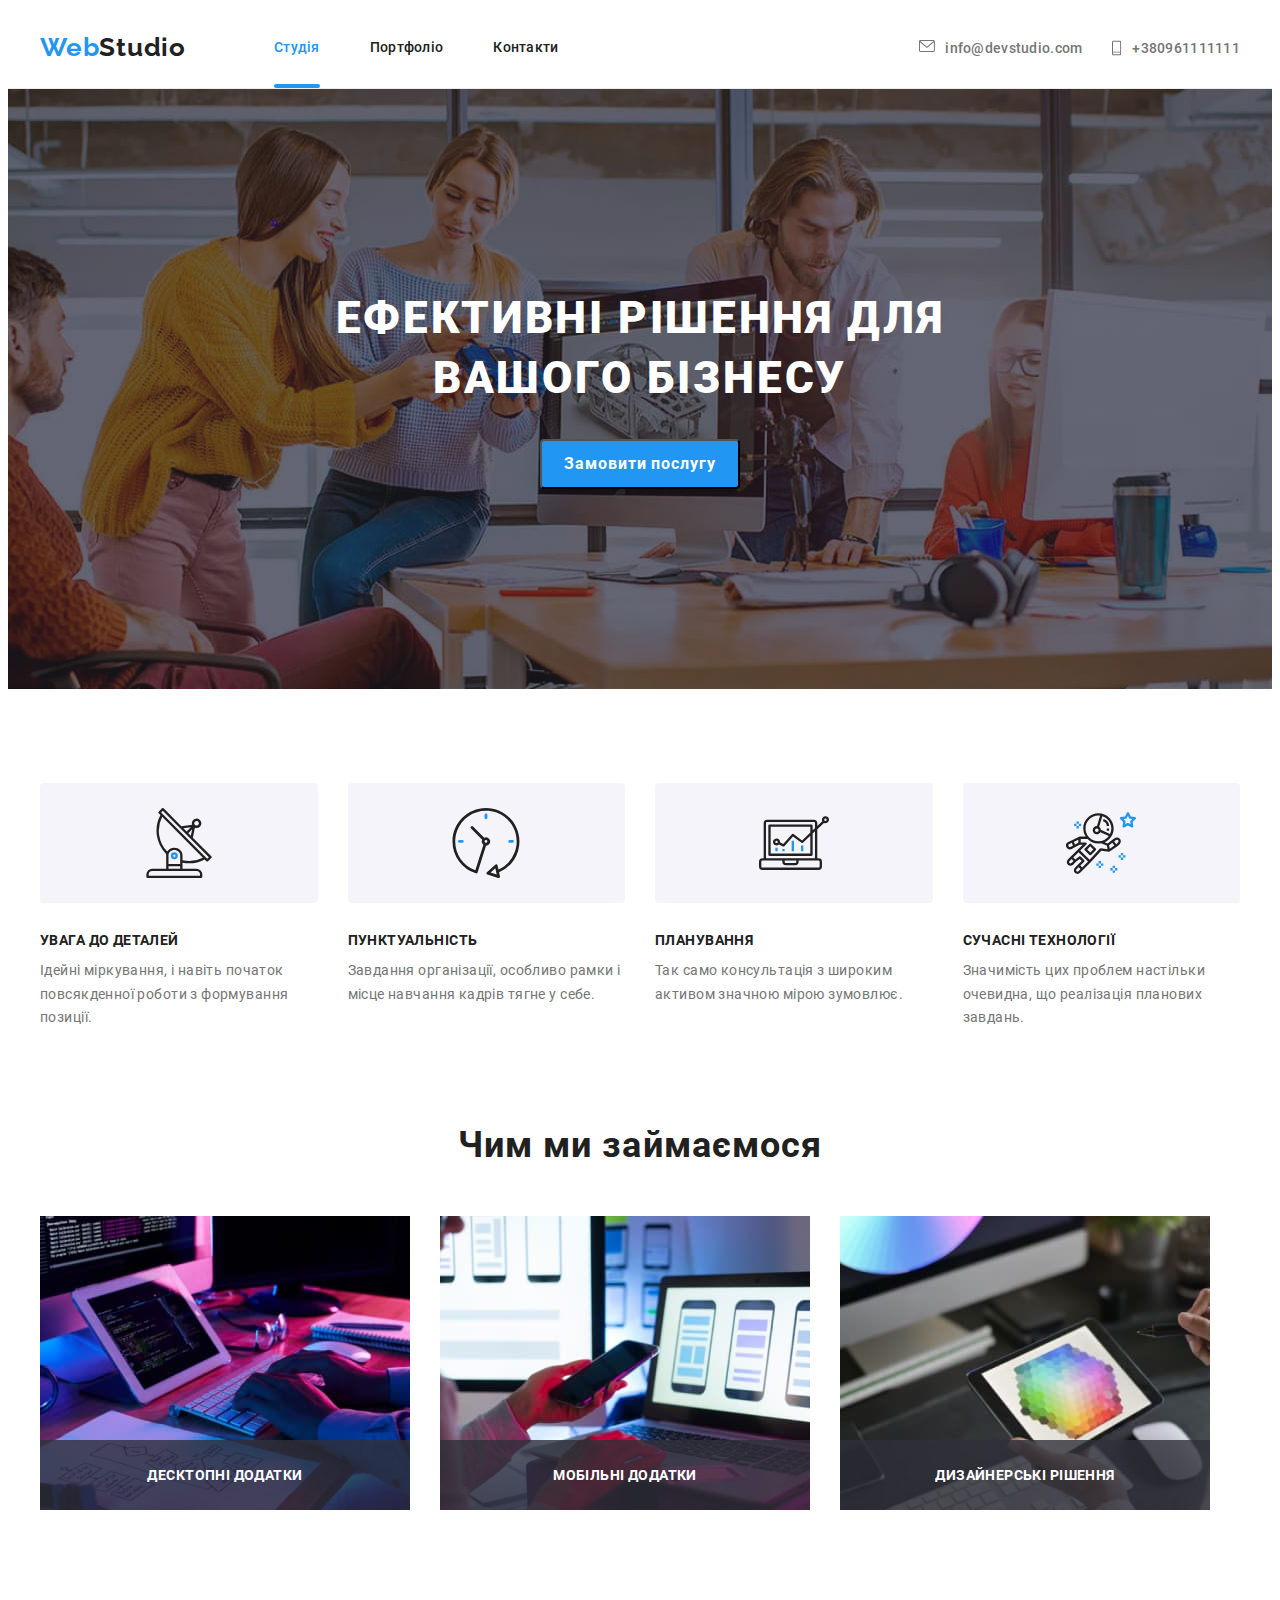
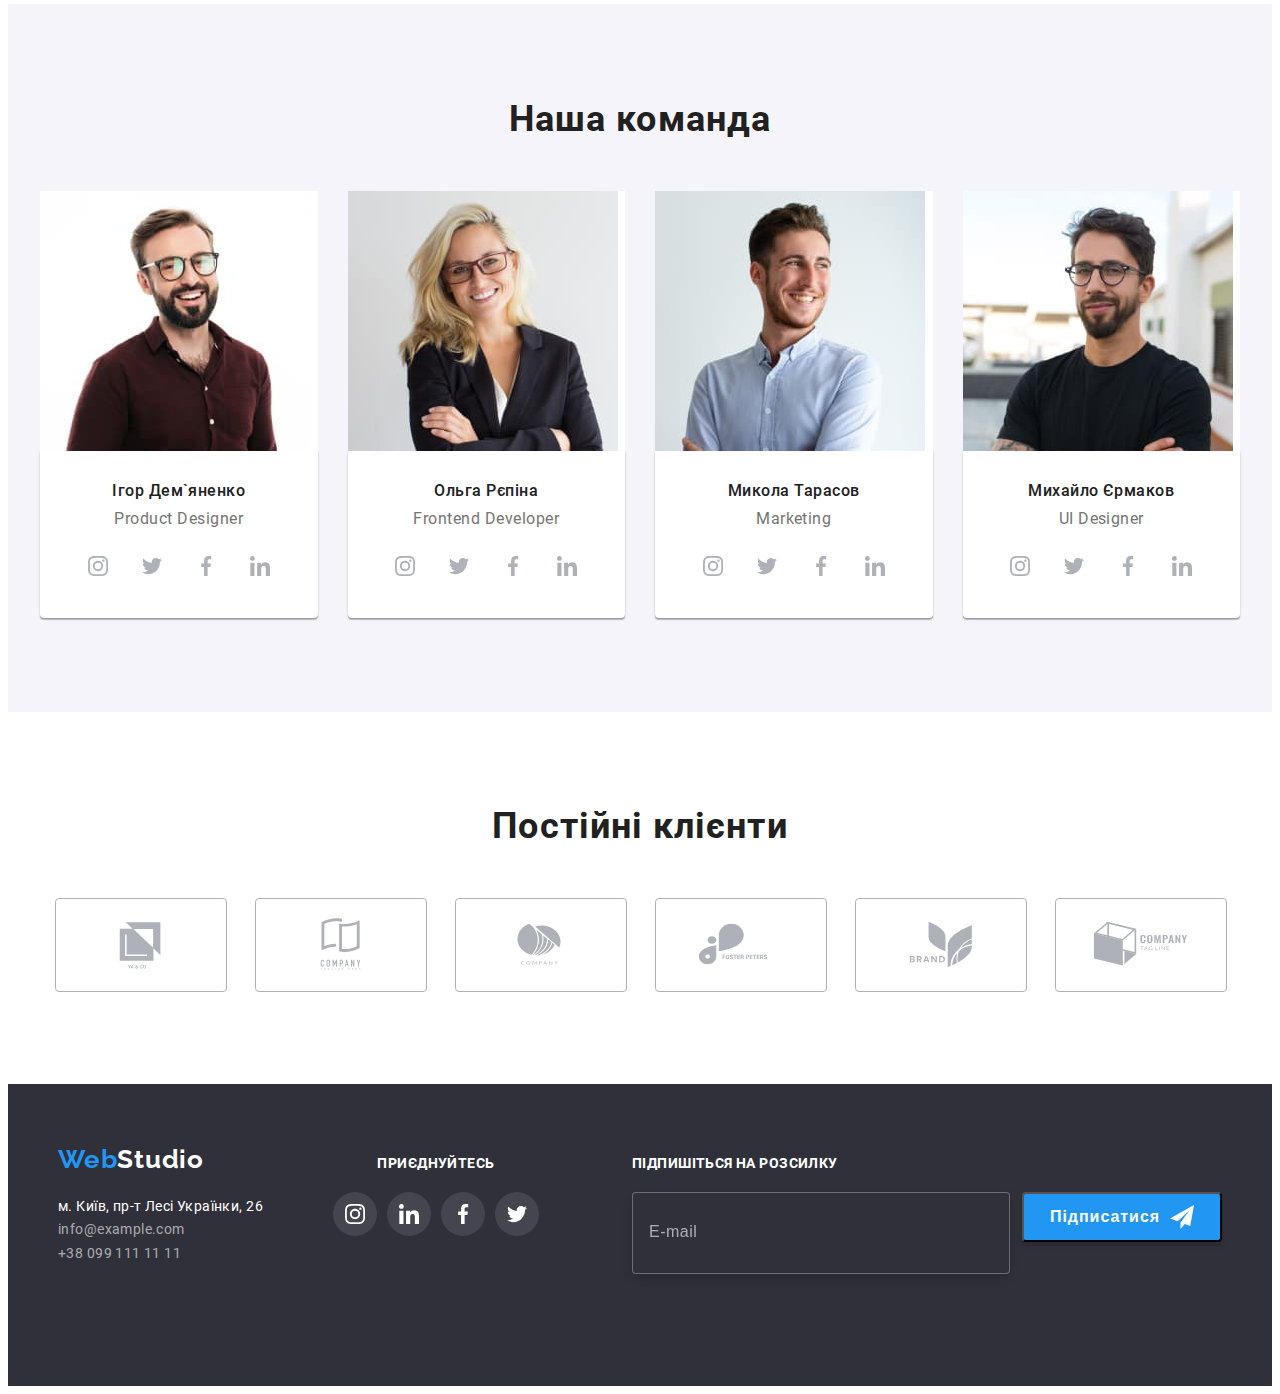
==== commit f1625eca: "hw8" ====
--- a/index.html
+++ b/index.html
@@ -1,5 +1,5 @@
 <!DOCTYPE html>
-<html lang="ru">
+<html lang="uk">
   <head>
     <meta charset="UTF-8" />
     <meta http-equiv="X-UA-Compatible" content="IE=edge" />
@@ -27,16 +27,16 @@
           <ul class="menu">
             <li class="menu__item">
               <a class="menu__link menu__link--current" href="./index.html"
-                >Студия</a
+                >Студія</a
               >
             </li>
             <li class="menu__item">
               <a class="menu__link menu__link" href="./portfolio.html">
-                Портфолио</a
+                Портфоліо</a
               >
             </li>
             <li class="menu__item">
-              <a class="menu__link" href="">Контакты</a>
+              <a class="menu__link" href="">Контакти</a>
             </li>
           </ul>
         </nav>
@@ -73,9 +73,9 @@
 
       <section class="hero">
         <div class="container">
-          <h1 class="hero__title">Эффективные решения для вашего бизнеса</h1>
+          <h1 class="hero__title">Ефективні рішення для вашого бізнесу</h1>
           <button class="btn hero__btn" type="button" data-modal-open>
-            Заказать услугу
+            Замовити послугу
           </button>
         </div>
       </section>
@@ -92,10 +92,10 @@
                   <use href="./images/icons/symbol-defs.svg#icon-antenna"></use>
                 </svg>
               </div>
-              <h3 class="features__title">Внимание к деталям</h3>
+              <h3 class="features__title">УВАГА ДО ДЕТАЛЕЙ</h3>
               <p class="features__about">
-                Идейные соображения, а также начало повседневной работы по
-                формированию позиции.
+                Ідейні міркування, і навіть початок повсякденної роботи з
+                формування позиції.
               </p>
             </li>
             <li class="features__item">
@@ -104,10 +104,10 @@
                   <use href="./images/icons/symbol-defs.svg#icon-clock"></use>
                 </svg>
               </div>
-              <h3 class="features__title">Пунктуальность</h3>
+              <h3 class="features__title">Пунктуальність</h3>
               <p class="features__about">
-                Задача организации, в особенности же рамки и место обучения
-                кадров влечет за собой.
+                Завдання організації, особливо рамки і місце навчання кадрів
+                тягне у себе.
               </p>
             </li>
             <li class="features__item">
@@ -116,10 +116,9 @@
                   <use href="./images/icons/symbol-defs.svg#icon-diagram"></use>
                 </svg>
               </div>
-              <h3 class="features__title">Планирование</h3>
+              <h3 class="features__title">Планування</h3>
               <p class="features__about">
-                Равным образом консультация с широким активом в значительной
-                степени обуславливает.
+                Так само консультація з широким активом значною мірою зумовлює.
               </p>
             </li>
             <li class="features__item">
@@ -130,10 +129,10 @@
                   ></use>
                 </svg>
               </div>
-              <h3 class="features__title">Современные технологии</h3>
+              <h3 class="features__title">Сучасні технології</h3>
               <p class="features__about">
-                Значимость этих проблем настолько очевидна, что реализация
-                плановых заданий.
+                Значимість цих проблем настільки очевидна, що реалізація
+                планових завдань.
               </p>
             </li>
           </ul>
@@ -144,7 +143,7 @@
 
       <section class="what-we-do">
         <div class="container">
-          <h2 class="what-we-do__title">Чем мы занимаемся</h2>
+          <h2 class="what-we-do__title">Чим ми займаємося</h2>
           <ul class="what-we-do__list">
             <li class="what-we-do__item">
               <div class="what-we-do__wrapper">
@@ -159,13 +158,11 @@
 
                   <img
                     src="./images/desk/wwd-1-370.jpg"
-                    alt="Десктопные приложения"
+                    alt="Десктопні додатки"
                   />
                 </picture>
                 <div class="what-we-do__box-title">
-                  <h3 class="what-we-do__nested-title">
-                    Десктопные приложения
-                  </h3>
+                  <h3 class="what-we-do__nested-title">Десктопні додатки</h3>
                 </div>
               </div>
             </li>
@@ -182,11 +179,11 @@
 
                   <img
                     src="./images/desk/wwd-2-370.jpg"
-                    alt="Мобильные приложения"
+                    alt="Мобільні додатки"
                   />
                 </picture>
                 <div class="what-we-do__box-title">
-                  <h3 class="what-we-do__nested-title">Мобильные приложения</h3>
+                  <h3 class="what-we-do__nested-title">Мобільні додатки</h3>
                 </div>
               </div>
             </li>
@@ -203,11 +200,11 @@
 
                   <img
                     src="./images/desk/wwd-3-370.jpg"
-                    alt="Дизайнерские решения"
+                    alt="Дизайнерські рішення"
                   />
                 </picture>
                 <div class="what-we-do__box-title">
-                  <h3 class="what-we-do__nested-title">Дизайнерские решения</h3>
+                  <h3 class="what-we-do__nested-title">Дизайнерські рішення</h3>
                 </div>
               </div>
             </li>
@@ -249,7 +246,7 @@
                 <img src="./images/mobile/team-1-450.jpg " alt="member team" />
               </picture>
               <div class="team-item__card">
-                <h3 class="team-item__unit">Игорь Демьяненко</h3>
+                <h3 class="team-item__unit">Ігор Дем`яненко</h3>
                 <p class="team-item__profession">Product Designer</p>
                 <ul class="social-networks">
                   <li class="social-networks__item">
@@ -319,7 +316,7 @@
                 <img src="./images/mobile/team-2-450.jpg " alt="member team" />
               </picture>
               <div class="team-item__card">
-                <h3 class="team-item__unit">Ольга Репина</h3>
+                <h3 class="team-item__unit">Ольга Рєпіна</h3>
                 <p class="team-item__profession">Frontend Developer</p>
                 <ul class="social-networks">
                   <li class="social-networks__item">
@@ -389,7 +386,7 @@
                 <img src="./images/mobile/team-3-450.jpg " alt="member team" />
               </picture>
               <div class="team-item__card">
-                <h3 class="team-item__unit">Николай Тарасов</h3>
+                <h3 class="team-item__unit">Микола Тарасов</h3>
                 <p class="team-item__profession">Marketing</p>
                 <ul class="social-networks">
                   <li class="social-networks__item">
@@ -459,7 +456,7 @@
                 <img src="./images/mobile/team-4-450.jpg " alt="member team" />
               </picture>
               <div class="team-item__card">
-                <h3 class="team-item__unit">Михаил Ермаков</h3>
+                <h3 class="team-item__unit">Михайло Єрмаков</h3>
                 <p class="team-item__profession">UI Designer</p>
                 <ul class="social-networks">
                   <li class="social-networks__item">
@@ -508,7 +505,7 @@
       <!--Our clients-->
       <section class="clients">
         <div class="container">
-          <h2 class="clients__title">Постоянные клиенты</h2>
+          <h2 class="clients__title">Постійні клієнти</h2>
           <ul class="clients__list">
             <li class="client__item">
               <a href="" class="client__link">
@@ -580,7 +577,7 @@
             <ul class="footer__list">
               <li class="footer__item">
                 <a class="footer__address" href="#">
-                  г. Киев, пр-т Леси Украинки, 26
+                  м. Київ, пр-т Лесі Українки, 26
                 </a>
               </li>
               <li class="footer__item">
@@ -597,7 +594,7 @@
           </address>
         </div>
         <div class="join-us">
-          <h2 class="join-us__title">присоединяйтесь</h2>
+          <h2 class="join-us__title">приєднуйтесь</h2>
           <ul class="join-us__list">
             <li class="join-us__item">
               <a href="" class="join-us__link">
@@ -638,7 +635,7 @@
           </ul>
         </div>
         <div class="mailling">
-          <h2 class="mailling__title">Подпишитесь на рассылку</h2>
+          <h2 class="mailling__title">Підпишіться на розсилку</h2>
           <form class="mailling__form">
             <label class="mailling__label">
               <input
@@ -649,7 +646,7 @@
               />
             </label>
             <button class="btn mailling__button" type="submit">
-              Подписаться
+              Підписатися
               <svg class="mailling__icon-send" width="24" height="24">
                 <use href="./images/icons/symbol-defs.svg#icon-send"></use>
               </svg>
@@ -668,11 +665,11 @@
           </svg>
         </button>
 
-        <p class="modal__title">Оставьте свои данные, мы вам перезвоним</p>
+        <p class="modal__title">Залиштье свої дані, ми вам передзвонимо</p>
 
         <form class="modal__form">
           <div class="modal__wrapper">
-            <label class="modal__label" for="user_name">Имя</label>
+            <label class="modal__label" for="user_name">Ім'я</label>
 
             <input
               class="modal__input"
@@ -695,7 +692,7 @@
           </div>
 
           <div class="modal__wrapper">
-            <label class="modal__label" for="email">Почта</label>
+            <label class="modal__label" for="email">Пошта</label>
 
             <input
               class="modal__input"
@@ -708,11 +705,11 @@
             </svg>
           </div>
           <div class="modal__wrapper txtarea">
-            <label class="modal__label" for="comment">Комментарий</label>
+            <label class="modal__label" for="comment">Коментар</label>
             <textarea
               name="comment"
               rows="5"
-              placeholder="Введите текст"
+              placeholder="Введіть текст"
               id="comment"
             >
             </textarea>
@@ -729,17 +726,17 @@
               <use href="./images/icons/icons.svg#icon-check"></use>
             </svg>
 
-            Соглашаюсь с рассылкой и принимаю &nbsp;
-            <a href="#">Условия договора</a>
+            Погоджуюся з розсилкою та приймаю &nbsp;
+            <a href="#">Умови договору </a>
           </label>
-          <button class="btn modal-button" type="submit">Отправить</button>
+          <button class="btn modal-button" type="submit">Відправити</button>
         </form>
       </div>
     </div>
 
     <!--  Modal mobile contacts -->
 
-    <div class="backdrop_mobile is-hidden" mobile-modal>
+    <div class="backdrop_mobile is-hidden" data-mobile-modal>
       <div class="modal_mobile">
         <button class="modal__close-button--mb" data-close>
           <svg class="modal__close-icon--mb" width="30" height="30">
@@ -750,14 +747,14 @@
         <ul class="modal_menu">
           <li class="modal__item">
             <a href="./index.html" class="modal__link modal__link--current"
-              >Студия
+              >Студія
             </a>
           </li>
           <li class="modal__item">
-            <a href="./portfolio.html" class="modal__link">Портфолио</a>
+            <a href="./portfolio.html" class="modal__link">Портфоліо</a>
           </li>
           <li class="modal__item">
-            <a href="" class="modal__link">Контакты</a>
+            <a href="" class="modal__link">Контакти</a>
           </li>
         </ul>
         <div class="modal--wrap">
@@ -806,7 +803,7 @@
         </div>
       </div>
     </div>
-    <script src="./js/modal _mobile.js"></script>
+    <script src="./js/mobile.js"></script>
     <script src="./js/modal.js"></script>
   </body>
 </html>
--- a/css/main.min.css
+++ b/css/main.min.css
@@ -1,2 +1,2 @@
-p,h1,h2,h3,h4,h5,h6{margin:0}ul{list-style:none;margin:0;padding-left:0}:root{--body-light-color: #e5e5e5;--body-dark-color: #2f303a;--accent-color: #2196f3;--title-text-color: #212121;--common-text-color: #757575;--typical-padding: 94px;--typical-margin: 30px}@font-face{font-family:'Roboto';font-style:normal;font-weight:400;src:local(""),url("../fonts/roboto-v30-latin_cyrillic-regular.woff2") format("woff2"),url("../fonts/roboto-v30-latin_cyrillic-regular.woff") format("woff")}@font-face{font-family:'Roboto';font-style:normal;font-weight:500;src:local(""),url("../fonts/roboto-v30-latin_cyrillic-500.woff2") format("woff2"),url("../fonts/roboto-v30-latin_cyrillic-500.woff") format("woff")}@font-face{font-family:'Roboto';font-style:normal;font-weight:700;src:local(""),url("../fonts/roboto-v30-latin_cyrillic-700.woff2") format("woff2"),url("../fonts/roboto-v30-latin_cyrillic-700.woff") format("woff")}@font-face{font-family:'Roboto';font-style:normal;font-weight:900;src:local(""),url("../fonts/roboto-v30-latin_cyrillic-900.woff2") format("woff2"),url("../fonts/roboto-v30-latin_cyrillic-900.woff") format("woff")}@font-face{font-family:'Raleway';font-style:normal;font-weight:400;src:local(""),url("../fonts/raleway-v27-latin_cyrillic-regular.woff2") format("woff2"),url("../fonts/raleway-v27-latin_cyrillic-regular.woff") format("woff")}@font-face{font-family:'Raleway';font-style:normal;font-weight:700;src:local(""),url("../fonts/raleway-v27-latin_cyrillic-700.woff2") format("woff2"),url("../fonts/raleway-v27-latin_cyrillic-700.woff") format("woff")}img{display:block;max-width:100%;height:auto}body{background-color:#fff;color:var(--common-text-color);font-family:'Roboto', sans-serif;text-decoration:none}.container{margin:0 auto;width:100%;padding-left:15px;padding-right:15px}@media screen and (min-width: 480px){.container{max-width:480px}}@media screen and (min-width: 768px){.container{max-width:768px}}@media screen and (min-width: 1200px){.container{max-width:1200px}}.logo{text-decoration:var(--accent-color);font-family:'Raleway', sans-serif;color:var(--title-text-color);font-style:normal;font-weight:700;font-size:24px;line-height:1.17;letter-spacing:.03em}@media screen and (min-width: 1200px){.logo{font-weight:700;font-size:26px;line-height:1.19;letter-spacing:.03em}}.logo__first-part{color:var(--accent-color)}.btn{display:flex;justify-content:center;align-items:center;width:200px;height:50px;border-radius:4px;cursor:pointer;color:#fff;background-color:var(--accent-color);box-shadow:0px 4px 4px rgba(0,0,0,0.15)}.text-hide{position:absolute;width:1px;height:1px;margin:-1px;border:0;padding:0;white-space:nowrap;clip-path:inset(100%);clip:rect(0 0 0 0);overflow:hidden}.header{border-bottom:1px solid #ECECEC}.header__container{display:flex;justify-content:space-between}nav{display:flex;justify-content:center;align-items:center}.header__logo{padding-top:24px;padding-bottom:25px;margin-right:88px}.menu{display:flex}.menu__item{display:flex;align-items:center;justify-content:space-evenly}@media screen and (min-width: 768px){.menu__item{display:flex;position:relative;justify-content:flex-start;margin-right:50px}}.menu__item:last-child{margin-right:0}.auth{display:flex;justify-content:space-evenly;flex-direction:column}@media screen and (min-width: 1200px){.auth{flex-direction:row;align-items:center}}@media screen and (min-width: 1200px) and (max-width: 767px){.auth{display:none}}@media screen and (min-width: 1200px) and (min-width: 768px){.auth{display:flex;margin-left:auto}}.menu,.auth{font-weight:500;font-size:14px;line-height:1.14;letter-spacing:.02em}@media screen and (max-width: 767px){.menu,.auth{display:none}}@media screen and (min-width: 1200px){.auth__item.auth__email{margin-right:30px}}.menu__link{transition-property:color;transition-duration:250ms;transition-timing-function:cubic-bezier(0.4, 0, 0.2, 1)}.menu__link:hover,.menu__link:focus{color:var(--accent-color)}@media screen and (min-width: 768px){.menu__link{padding-top:32px;padding-bottom:32px}}.menu__link--current::after{content:"";position:absolute;left:0;bottom:0px;height:4px;width:100%;background-color:var(--accent-color);border-radius:2px}.auth__link{text-decoration:none;color:var(--common-text-color);display:flex;font-weight:500;font-size:12px;line-height:1.17;letter-spacing:.02em}.auth__link:hover,.auth__link:focus{color:var(--accent-color)}.auth__link:last-child{margin-right:0}@media screen and (min-width: 1200px){.auth__link{font-weight:500;font-size:14px;line-height:1.17;letter-spacing:.03em}}.menu__link{text-decoration:var(--accent-color);color:var(--title-text-color)}.menu__link:last-child{margin-right:0}.menu__link.menu__link--current{color:var(--accent-color)}.auth__phone-icon,.auth__email-icon{fill:currentColor;margin-right:10px}.nav__button{width:40px;height:40px;background:#fff;border:none;margin-top:auto;margin-bottom:auto}.nav__button:hover,.nav__button:focus{fill:var(--accent-color)}@media screen and (min-width: 768px){.nav__button{display:none}}.hero{padding-top:118px;padding-bottom:118px;background-size:cover;background-position:50% 50%;background-repeat:no-repeat;background-image:linear-gradient(to right, rgba(47,48,58,0.4), rgba(47,48,58,0.4)),url("../images/mobile/header-480.jpg")}@media (min-device-pixel-ratio: 2), (min-resolution: 192dpi), (min-resolution: 2dppx){.hero{background-image:linear-gradient(to right, rgba(47,48,58,0.4), rgba(47,48,58,0.4)),url("../images/mobile/header-480@2x.jpg")}}@media screen and (min-width: 768px){.hero{background-image:linear-gradient(to right, rgba(47,48,58,0.4), rgba(47,48,58,0.4)),url("../images/tab/header-768.jpg")}}@media screen and (min-width: 768px) and (min-device-pixel-ratio: 1.9), screen and (min-width: 768px) and (min-resolution: 192dpi), screen and (min-width: 768px) and (min-resolution: 2dppx){.hero{background-image:linear-gradient(to right, rgba(47,48,58,0.4), rgba(47,48,58,0.4)),url("../images/tab/header-768@2x.jpg")}}@media screen and (min-width: 1200px){.hero{padding-top:200px;padding-bottom:200px;background-image:linear-gradient(to right, rgba(47,48,58,0.4), rgba(47,48,58,0.4)),url("../images/desk/header-1600.jpg")}}@media screen and (min-width: 1200px) and (min-device-pixel-ratio: 1.9), screen and (min-width: 1200px) and (min-resolution: 192dpi), screen and (min-width: 1200px) and (min-resolution: 2dppx){.hero{background-image:linear-gradient(to right, rgba(47,48,58,0.4), rgba(47,48,58,0.4)),url("../images/desk/header-1600@2x.jpg")}}.hero__title{display:block;margin-right:auto;margin-left:auto;margin-bottom:var(--typical-margin);max-width:360px;text-decoration:var(--accent-color);color:#fff;text-transform:uppercase;text-align:center;font-weight:900;font-size:26px;line-height:1.61;letter-spacing:.06em}@media screen and (min-width: 1200px){.hero__title{font-size:44px;line-height:1.36;max-width:696px}}.hero__btn{padding:10px 32px;white-space:nowrap;margin-right:auto;margin-left:auto;font-family:inherit;text-align:center;font-weight:700;font-size:16px;line-height:1.88;letter-spacing:.06em;transition-property:background-color;transition-duration:250ms;transition-timing-function:cubic-bezier(0.4, 0, 0.2, 1)}.hero__btn:hover,.hero__btn:focus{background-color:#188CE8}.portfolio{padding-top:94px;padding-bottom:94px}.portfolio__menu{margin-bottom:50px}@media screen and (min-width: 768px){.portfolio__menu{display:flex;flex-wrap:wrap;justify-content:center}}.portfolio__item{display:inline-block}.portfolio__button{margin-right:8px;margin-bottom:15px;padding:6px 22px 6px 22px;border-radius:4px;border-color:transparent;vertical-align:text-top;font-family:inherit;color:var(--title-text-color);background:#F5F4FA;cursor:pointer;font-weight:500;font-size:16px;line-height:1.62;letter-spacing:.03em;transition-property:color,background,box-shadow;transition-duration:250ms;transition-timing-function:cubic-bezier(0.4, 0, 0.2, 1)}@media screen and (min-width: 768px){.portfolio__button{margin-bottom:0}}.portfolio__button:focus,.portfolio__button:hover{background:var(--accent-color);color:#fff;box-shadow:0px 3px 1px rgba(0,0,0,0.1),0px 1px 2px rgba(0,0,0,0.08),0px 2px 2px rgba(0,0,0,0.12)}.made-projects-list{display:flex;flex-wrap:wrap;align-items:stretch;gap:30px}.made-projects-list__item{display:flex}@media screen and (min-width: 768px){.made-projects-list__item{width:calc((100% - 30px) / 2)}}@media screen and (min-width: 1200px){.made-projects-list__item{width:calc((100% - 60px) / 3)}}.made-projects-list__link{width:100%;position:relative;text-decoration:none;display:flex;flex-direction:column;transition-property:box-shadow;transition-duration:250ms;transition-timing-function:cubic-bezier(0.4, 0, 0.2, 1)}.made-projects-list__link:hover{box-shadow:0px 1px 1px rgba(0,0,0,0.12),0px 4px 4px rgba(0,0,0,0.06),1px 4px 6px rgba(0,0,0,0.16)}.made-projects-list__link:hover .made-projects-list__overlay{transform:translateY(0);opacity:1}.made-projects-list__section{flex-grow:1;bottom:0;left:0;padding-top:20px;padding-bottom:20px;padding-left:24px;padding-right:24px;background:#FFF;border-top:none;border:1px solid #EEE}.made-projects-list__title{color:var(--title-text-color);margin-bottom:4px;font-weight:700;font-size:18px;line-height:2;letter-spacing:.06em}.made-projects-list__type-item{color:var(--common-text-color);font-size:16px;line-height:1.88;letter-spacing:.03em}.portfolio-list-title,.made-projects-list__type-item{transition-property:color;transition-duration:250ms;transition-timing-function:cubic-bezier(0.4, 0, 0.2, 1)}.portfolio-list-title:hover,.made-projects-list__type-item:hover{color:var(--accent-color)}.made-projects-list__image-wrapper{position:relative;overflow:hidden;max-width:100%}.made-projects-list__overlay{position:absolute;padding:63px 24px;width:100%;height:100%;background:rgba(33,150,243,0.9);bottom:0;left:0;opacity:0;transform:translateY(100%);transition-property:opacity,transform;transition-duration:250ms;transition-timing-function:cubic-bezier(0.4, 0, 0.2, 1)}.made-projects-list__text-about{color:#fff;font-size:18px;line-height:1.56;letter-spacing:.03em}.features{padding-top:60px;padding-bottom:60px}@media screen and (min-width: 1200px){.features{padding-top:94px;padding-bottom:94px}}.features__list{display:flex;flex-wrap:wrap;align-items:baseline;gap:30px}.features__item{width:100%}@media screen and (min-width: 768px){.features__item{width:calc((100% - 30px) / 2)}}@media screen and (min-width: 1200px){.features__item{width:calc((100% - 90px) / 4)}}.features__box{display:flex;justify-content:center;align-items:center;width:100%;height:120px;margin-bottom:30px;border-radius:4px;background:#F5F4FA}.features__icon{width:70px;height:70px}.features__title{text-align:center;margin-bottom:10px;color:var(--title-text-color);text-transform:uppercase;font-weight:700;font-size:14px;line-height:1.14;letter-spacing:.03em}@media screen and (min-width: 768px){.features__title{text-align:start}}.features__about{color:var(--common-text-color);font-weight:normal;font-size:14px;line-height:1.71;letter-spacing:.03em}.what-we-do{display:none}@media screen and (min-width: 1200px){.what-we-do{display:contents;padding-bottom:var(--typical-padding)}}.what-we-do__title{margin-bottom:50px;text-align:center;color:var(--title-text-color);font-weight:700;font-size:36px;line-height:1.17;letter-spacing:.03em}.what-we-do__list{display:flex;align-items:center;gap:30px}.what-we-do__wrapper{position:relative;margin-bottom:94px}.what-we-do__box-title{position:absolute;display:flex;justify-content:center;align-items:center;width:370px;height:70px;top:0;left:0;transform:translate(0, 224px);background:rgba(47,48,58,0.8)}.what-we-do__nested-title{text-align:center;text-transform:uppercase;color:#fff;font-weight:700;font-size:14px;line-height:1.14;letter-spacing:.03em}.team{background-color:#F5F4FA;text-align:center;padding-top:60px;padding-bottom:60px}@media screen and (min-width: 1200px){.team{padding-top:94px;padding-bottom:94px}}.team-list{display:flex;flex-wrap:wrap;justify-content:center;gap:30px}.team-item{background:#fff;border-radius:0px 0px 4px 4px}@media screen and (min-width: 768px){.team-item{width:calc((100% - 30px) / 2)}}@media screen and (min-width: 1200px){.team-item{width:calc((100% - 90px) / 4)}}.team__title{display:inline-block;margin-bottom:50px;text-align:center;color:var(--title-text-color);font-weight:700;font-size:36px;line-height:1.17;letter-spacing:.03em}.team-item__card{padding-top:var(--typical-margin);padding-bottom:30px;box-shadow:0px 1px 3px rgba(0,0,0,0.12),0px 1px 1px rgba(0,0,0,0.14),0px 2px 1px rgba(0,0,0,0.2);border-radius:0px 0px 4px 4px}.team-item__unit{margin-bottom:10px;text-align:center;color:var(--title-text-color);font-weight:500;font-size:16px;line-height:1.19;letter-spacing:.03em}.team-item__profession{margin-bottom:16px;text-align:center;color:var(--common-text-color);font-size:16px;line-height:1.14;letter-spacing:.03em}.social-networks{display:flex;justify-content:center}.social-networks:last-child{margin-right:0}.social-networks__item{margin-right:10px}.social-networks__item:last-child{margin-right:0}.social-networks__link{display:flex;width:44px;height:44px;border-radius:50%;justify-content:center;align-items:center;color:#afb1b8;transition-property:color;transition-duration:250ms;transition-timing-function:cubic-bezier(0.4, 0, 0.2, 1)}.social-networks__link:hover{color:#fff;background-color:var(--accent-color)}.social-networks__icon{fill:currentColor}.clients{padding-top:60px;padding-bottom:60px}@media screen and (min-width: 1200px){.clients{padding-top:94px;padding-bottom:94px}}.clients__title{margin-bottom:50px;text-align:center;color:var(--title-text-color);font-weight:700;font-size:36px;line-height:1.16;letter-spacing:.03em}.clients__list{display:flex;flex-wrap:wrap;justify-content:center;gap:30px}.client__item{width:calc((100% - 30px) / 2);height:92px}@media screen and (min-width: 768px){.client__item{width:calc((100% - 90px) / 3)}}@media screen and (min-width: 1200px){.client__item{width:calc((100% - 180px) / 6)}}.client__link{display:flex;justify-content:center;align-items:center;width:100%;height:100%;color:#AFB1B8;border:1px solid #AFB1B8;border-radius:4px;transition-property:color,border-color;transition-duration:250ms;transition-timing-function:cubic-bezier(0.4, 0, 0.2, 1)}.client__link:hover{color:var(--accent-color);border-color:var(--accent-color)}.client__icon{width:106px;height:60px;fill:currentColor}.footer{padding-top:60px;padding-bottom:60px;background-color:var(--body-dark-color)}.container__footer{text-align:center}@media screen and (min-width: 768px){.container__footer{display:flex;justify-content:center;flex-direction:row;flex-wrap:wrap;align-items:baseline}}@media screen and (min-width: 768px){.footer__contacts{margin-right:165px}}@media screen and (min-width: 1200px){.footer__contacts{text-align:left;margin-right:70px}}.footer--logo{display:block;margin-bottom:20px;color:#fff}.footer__address,.footer__email,.footer__phon{text-decoration:var(--accent-color);font-style:normal;font-size:14px;line-height:1.71;letter-spacing:.03em;transition-property:color;transition-duration:250ms;transition-timing-function:cubic-bezier(0.4, 0, 0.2, 1)}.footer__list{margin-bottom:60px}.footer__address{color:#fff}.footer__address:hover,.footer__address:focus{color:var(--accent-color)}.footer__email,.footer__phon{color:rgba(255,255,255,0.6)}.footer__email:hover,.footer__email:focus,.footer__phon:hover,.footer__phon:focus{color:var(--accent-color)}.join-us{margin-bottom:60px;text-align:center}@media screen and (min-width: 1200px){.join-us{margin-right:93px}}.join-us__title{margin-bottom:20px;text-transform:uppercase;color:#fff;font-weight:700;font-size:14px;line-height:1.14;letter-spacing:.03em}.join-us__list{display:flex;flex-direction:row;justify-content:center;gap:10px}.join-us__link{display:flex;justify-content:center;align-items:center;width:44px;height:44px;border-radius:50%;color:#fff;background:rgba(255,255,255,0.1);transition-property:background-color;transition-duration:250ms;transition-timing-function:cubic-bezier(0.4, 0, 0.2, 1)}.join-us__link:hover{background-color:var(--accent-color)}.join-us__icon{fill:currentColor}.mailling{text-align:center}@media screen and (min-width: 1200px){.mailling{text-align:start}}.mailling__title{margin-bottom:20px;text-transform:uppercase;color:#fff;font-weight:700;font-size:14px;line-height:1.14;letter-spacing:.03em}.mailling__form{display:flex;flex-direction:column}@media screen and (min-width: 1200px){.mailling__form{flex-direction:row}}.mailling__input{width:100%;height:50px;padding-left:16px;padding-top:15px;padding-bottom:15px;margin-bottom:20px;outline:transparent;color:#fff;border:1px solid rgba(255,255,255,0.3);filter:drop-shadow(0px 4px 4px rgba(0,0,0,0.15));border-radius:4px;background:var(--body-dark-color)}@media screen and (min-width: 768px){.mailling__input{width:450px}}@media screen and (min-width: 1200px){.mailling__input{width:358px;margin-right:12px}}.mailling__input::placeholder{background:var(--body-dark-color);color:rgba(255,255,255,0.6);font-weight:400;font-size:16px;line-height:1.25;letter-spacing:.03em}.mailling__button{text-align:center;margin-left:auto;margin-right:auto;font-weight:700;font-size:16px;line-height:1.88;letter-spacing:.06em}.mailling__icon-send{margin-left:10px}.backdrop_mobile{position:fixed;top:0;left:0;width:100%;height:100%;background:rgba(0,0,0,0.2);opacity:1}.backdrop_mobile.is-hidden{opacity:0;pointer-events:none;transition-property:opacity;transition-duration:250ms;transition-timing-function:cubic-bezier(0.4, 0, 0.2, 1)}.modal_mobile{position:relative;padding-left:40px;padding-right:15px;padding-top:48px;padding-bottom:48px;display:flex;height:100%;flex-direction:column;justify-content:space-between;background:#fff}@media screen and (min-width: 480px){.modal_mobile{max-width:768px}}.modal__close-button--mb{position:absolute;right:8px;top:8px;border:5px solid rgba(0,0,0,0.1);border-radius:50%;width:30px;height:30px;cursor:pointer}.modal__close-button--mb:hover{color:var(--accent-color)}.modal__close-icon--mb{position:absolute;top:50%;left:50%;transform:translate(-50%, -50%);fill:currentColor;transition-property:fill;transition-duration:250ms;transition-timing-function:cubic-bezier(0.4, 0, 0.2, 1)}.modal__close-icon--mb:hover{fill:var(--accent-color)}.modal__item{margin-bottom:32px}.modal__link{font-weight:500;font-size:40px;line-height:1.2;letter-spacing:.03em;color:var(--title-text-color);text-decoration:none}.modal__link:hover,.modal__link:focus{color:var(--accent-color)}.modal__link.modal__link--current{color:var(--accent-color)}.modal-contacts-mb{display:flex;flex-direction:column;margin-bottom:64px}.modal-contacts-mb__item{margin-bottom:32px}.modal-contacts-mb__link{text-decoration:none}.modal-contacts-mb__link.modal-contacts-mb__link--phone{font-weight:500;font-size:34px;line-height:1.2;letter-spacing:.03em;color:var(--accent-color)}.modal-contacts-mb__link.modal-contacts-mb__link--email{font-weight:500;font-size:24px;line-height:1.2;letter-spacing:.03em;color:#757575}.modal-contacts-mb__link:hover,.modal-contacts-mb__link:focus{color:var(--accent-color)}.modal__soc-list{display:flex;flex-direction:row;flex-wrap:wrap}.modal__soc-link{color:var(--accent-color);font-weight:500;font-size:18px;line-height:1.2;letter-spacing:.03em;text-decoration:none;margin-right:10px}.backdrop{position:fixed;top:0;left:0;width:100%;height:100%;background:rgba(0,0,0,0.2);opacity:1;transition-property:opacity;transition-duration:250ms;transition-timing-function:cubic-bezier(0.4, 0, 0.2, 1)}.backdrop.is-hidden{opacity:0;pointer-events:none}.backdrop.is-hidden .modal{transform:translate(-50%, -50%) scale(0.1);transition-property:transform;transition-duration:250ms;transition-timing-function:cubic-bezier(0.4, 0, 0.2, 1)}.modal{position:fixed;top:45%;left:50%;width:315px;padding:25px;height:595px;background:#fff;box-shadow:0px 1px 3px rgba(0,0,0,0.12),0px 1px 1px rgba(0,0,0,0.14),0px 2px 1px rgba(0,0,0,0.2);border-radius:4px;transform:translate(-50%, -50%) scale(1);transition-property:transform;transition-duration:250ms;transition-timing-function:cubic-bezier(0.4, 0, 0.2, 1)}@media screen and (min-width: 480px){.modal{width:450px;height:609px;padding:40px}}@media screen and (min-width: 1200px){.modal{width:528px;height:581px}}.modal__close-button{position:absolute;right:8px;top:8px;width:30px;height:30px;border:5px solid rgba(0,0,0,0.1);border-radius:50%;cursor:pointer}.modal__close-button:hover .modal__close-icon{fill:var(--accent-color)}.modal__close-icon{position:absolute;top:50%;left:50%;transform:translate(-50%, -50%);fill:currentColor;transition-property:fill;transition-duration:250ms;transition-timing-function:cubic-bezier(0.4, 0, 0.2, 1)}.modal__close-icon:hover{fill:var(--accent-color)}.modal__title{margin-bottom:12px;text-align:center;color:var(--title-text-color);font-weight:700;font-size:20px;line-height:1.5;letter-spacing:.03em}@media screen and (min-width: 1200px){.modal__title{font-weight:700;font-size:20px;line-height:1.15;letter-spacing:.03em}}.modal__input,textarea{width:100%}.modal__input:hover,.modal__input:focus,textarea:hover,textarea:focus{border:1px solid var(--accent-color);outline:transparent}.modal__input{box-sizing:border-box;height:40px;padding-left:41px;border:1px solid rgba(33,33,33,0.2);border-radius:4px;transition-property:border;transition-duration:250ms;transition-timing-function:cubic-bezier(0.4, 0, 0.2, 1)}.modal__input:hover+.modal__icon,.modal__input:focus+.modal__icon{fill:var(--accent-color)}.modal__checkbox{appearance:none}textarea{display:block;height:120px;padding:12px 16px;resize:none;border:1px solid rgba(33,33,33,0.2);border-radius:4px;transition-property:border;transition-duration:250ms;transition-timing-function:cubic-bezier(0.4, 0, 0.2, 1)}textarea::placeholder{color:rgba(117,117,117,0.5);font-weight:400;font-size:12px;line-height:1.17;letter-spacing:.01em}.modal__label{display:flex;align-items:center;margin-bottom:4px;color:var(--common-text-color);font-weight:400;font-size:12px;line-height:1.17;letter-spacing:.01em}.modal__label.checkbox{margin-bottom:0;justify-content:center;font-weight:400;font-size:12px;line-height:1.17;letter-spacing:.03em}@media screen and (min-width: 1200px){.modal__label.checkbox{font-size:14px;line-height:1.71}}.modal-button{margin-top:30px;margin-left:auto;margin-right:auto;text-align:center;font-weight:700;font-size:16px;line-height:1.88;letter-spacing:.06em}.modal__wrapper{position:relative;margin-bottom:10px}.modal__wrapper.txtarea{margin-bottom:20px}.modal__icon{position:absolute;top:50%;left:22px;transform:translate(-50%, 0);fill:currentColor;transition-property:fill;transition-duration:250ms;transition-timing-function:cubic-bezier(0.4, 0, 0.2, 1)}.modal__icon-check{margin-right:7px;border:2px solid;border-color:#212121;border-radius:2px;fill:#e5e5e5}.modal__checkbox:checked+.modal__icon-check{fill:#fff;background-color:var(--accent-color);background-origin:border-box;border:2px solid;border-color:var(--accent-color);border-radius:2px}
+p,h1,h2,h3,h4,h5,h6{margin:0}ul{list-style:none;margin:0;padding-left:0}:root{--body-light-color: #e5e5e5;--body-dark-color: #2f303a;--accent-color: #2196f3;--title-text-color: #212121;--common-text-color: #757575;--typical-padding: 94px;--typical-margin: 30px}@font-face{font-family:'Roboto';font-style:normal;font-weight:400;src:local(""),url("../fonts/roboto-v30-latin_cyrillic-regular.woff2") format("woff2"),url("../fonts/roboto-v30-latin_cyrillic-regular.woff") format("woff")}@font-face{font-family:'Roboto';font-style:normal;font-weight:500;src:local(""),url("../fonts/roboto-v30-latin_cyrillic-500.woff2") format("woff2"),url("../fonts/roboto-v30-latin_cyrillic-500.woff") format("woff")}@font-face{font-family:'Roboto';font-style:normal;font-weight:700;src:local(""),url("../fonts/roboto-v30-latin_cyrillic-700.woff2") format("woff2"),url("../fonts/roboto-v30-latin_cyrillic-700.woff") format("woff")}@font-face{font-family:'Roboto';font-style:normal;font-weight:900;src:local(""),url("../fonts/roboto-v30-latin_cyrillic-900.woff2") format("woff2"),url("../fonts/roboto-v30-latin_cyrillic-900.woff") format("woff")}@font-face{font-family:'Raleway';font-style:normal;font-weight:400;src:local(""),url("../fonts/raleway-v27-latin_cyrillic-regular.woff2") format("woff2"),url("../fonts/raleway-v27-latin_cyrillic-regular.woff") format("woff")}@font-face{font-family:'Raleway';font-style:normal;font-weight:700;src:local(""),url("../fonts/raleway-v27-latin_cyrillic-700.woff2") format("woff2"),url("../fonts/raleway-v27-latin_cyrillic-700.woff") format("woff")}img{display:block;max-width:100%;height:auto}body{background-color:#fff;color:var(--common-text-color);font-family:'Roboto', sans-serif;text-decoration:none}.container{margin:0 auto;width:100%;padding-left:15px;padding-right:15px}@media screen and (min-width: 480px){.container{max-width:480px}}@media screen and (min-width: 768px){.container{max-width:768px}}@media screen and (min-width: 1200px){.container{max-width:1200px}}.logo{text-decoration:var(--accent-color);font-family:'Raleway', sans-serif;color:var(--title-text-color);font-style:normal;font-weight:700;font-size:24px;line-height:1.17;letter-spacing:.03em}@media screen and (min-width: 1200px){.logo{font-weight:700;font-size:26px;line-height:1.19;letter-spacing:.03em}}.logo__first-part{color:var(--accent-color)}.btn{display:flex;justify-content:center;align-items:center;width:200px;height:50px;border-radius:4px;cursor:pointer;color:#fff;background-color:var(--accent-color);box-shadow:0px 4px 4px rgba(0,0,0,0.15)}.text-hide{position:absolute;width:1px;height:1px;margin:-1px;border:0;padding:0;white-space:nowrap;clip-path:inset(100%);clip:rect(0 0 0 0);overflow:hidden}.header{border-bottom:1px solid #ECECEC}.header__container{display:flex;justify-content:space-between}nav{display:flex;justify-content:center;align-items:center}.header__logo{padding-top:24px;padding-bottom:25px;margin-right:88px}.menu{display:flex}.menu__item{display:flex;align-items:center;justify-content:space-evenly}@media screen and (min-width: 768px){.menu__item{display:flex;position:relative;justify-content:flex-start;margin-right:50px}}.menu__item:last-child{margin-right:0}.auth{display:flex;justify-content:space-evenly;flex-direction:column}@media screen and (min-width: 1200px){.auth{flex-direction:row;align-items:center}}@media screen and (min-width: 1200px) and (max-width: 767px){.auth{display:none}}@media screen and (min-width: 1200px) and (min-width: 768px){.auth{display:flex;margin-left:auto}}.menu,.auth{font-weight:500;font-size:14px;line-height:1.14;letter-spacing:.02em}@media screen and (max-width: 767px){.menu,.auth{display:none}}@media screen and (min-width: 1200px){.auth__item.auth__email{margin-right:30px}}.menu__link{transition-property:color;transition-duration:250ms;transition-timing-function:cubic-bezier(0.4, 0, 0.2, 1)}.menu__link:hover,.menu__link:focus{color:var(--accent-color)}@media screen and (min-width: 768px){.menu__link{padding-top:32px;padding-bottom:32px}}.menu__link--current::after{content:"";position:absolute;left:0;bottom:0px;height:4px;width:100%;background-color:var(--accent-color);border-radius:2px}.auth__link{text-decoration:none;color:var(--common-text-color);display:flex;font-weight:500;font-size:12px;line-height:1.17;letter-spacing:.02em}.auth__link:hover,.auth__link:focus{color:var(--accent-color)}.auth__link:last-child{margin-right:0}@media screen and (min-width: 1200px){.auth__link{font-weight:500;font-size:14px;line-height:1.17;letter-spacing:.02em}}.menu__link{text-decoration:var(--accent-color);color:var(--title-text-color)}.menu__link:last-child{margin-right:0}.menu__link.menu__link--current{color:var(--accent-color)}.auth__phone-icon,.auth__email-icon{fill:currentColor;margin-right:10px}.nav__button{width:40px;height:40px;background:#fff;border:none;margin-top:auto;margin-bottom:auto;color:currentColor;transition-property:color;transition-duration:250ms;transition-timing-function:cubic-bezier(0.4, 0, 0.2, 1)}.nav__button:hover,.nav__button:focus{fill:var(--accent-color)}@media screen and (min-width: 768px){.nav__button{display:none}}.hero{padding-top:118px;padding-bottom:118px;background-size:cover;background-position:50% 50%;background-repeat:no-repeat;background-image:linear-gradient(to right, rgba(47,48,58,0.4), rgba(47,48,58,0.4)),url("../images/mobile/header-480.jpg")}@media (min-device-pixel-ratio: 2), (min-resolution: 192dpi), (min-resolution: 2dppx){.hero{background-image:linear-gradient(to right, rgba(47,48,58,0.4), rgba(47,48,58,0.4)),url("../images/mobile/header-480@2x.jpg")}}@media screen and (min-width: 768px){.hero{background-image:linear-gradient(to right, rgba(47,48,58,0.4), rgba(47,48,58,0.4)),url("../images/tab/header-768.jpg")}}@media screen and (min-width: 768px) and (min-device-pixel-ratio: 1.9), screen and (min-width: 768px) and (min-resolution: 192dpi), screen and (min-width: 768px) and (min-resolution: 2dppx){.hero{background-image:linear-gradient(to right, rgba(47,48,58,0.4), rgba(47,48,58,0.4)),url("../images/tab/header-768@2x.jpg")}}@media screen and (min-width: 1200px){.hero{padding-top:200px;padding-bottom:200px;background-image:linear-gradient(to right, rgba(47,48,58,0.4), rgba(47,48,58,0.4)),url("../images/desk/header-1600.jpg")}}@media screen and (min-width: 1200px) and (min-device-pixel-ratio: 1.9), screen and (min-width: 1200px) and (min-resolution: 192dpi), screen and (min-width: 1200px) and (min-resolution: 2dppx){.hero{background-image:linear-gradient(to right, rgba(47,48,58,0.4), rgba(47,48,58,0.4)),url("../images/desk/header-1600@2x.jpg")}}.hero__title{display:block;margin-right:auto;margin-left:auto;margin-bottom:var(--typical-margin);max-width:360px;text-decoration:var(--accent-color);color:#fff;text-transform:uppercase;text-align:center;font-weight:900;font-size:26px;line-height:1.61;letter-spacing:.06em}@media screen and (min-width: 1200px){.hero__title{font-size:44px;line-height:1.36;max-width:696px}}.hero__btn{padding:10px 32px;white-space:nowrap;margin-right:auto;margin-left:auto;font-family:inherit;text-align:center;font-weight:700;font-size:16px;line-height:1.88;letter-spacing:.06em;transition-property:background-color;transition-duration:250ms;transition-timing-function:cubic-bezier(0.4, 0, 0.2, 1)}.hero__btn:hover,.hero__btn:focus{background-color:#188CE8}.portfolio{padding-top:60px;padding-bottom:60px}@media screen and (min-width: 1200px){.portfolio{padding-top:94px;padding-bottom:94px}}.portfolio__menu{margin-bottom:40px}@media screen and (min-width: 768px){.portfolio__menu{display:flex;flex-wrap:wrap;justify-content:center;margin-bottom:30px}}@media screen and (min-width: 768px){.portfolio__menu{margin-bottom:50px}}.portfolio__item{display:inline-block}.portfolio__button{margin-right:8px;margin-bottom:15px;padding:6px 22px 6px 22px;border-radius:4px;border-color:transparent;vertical-align:text-top;font-family:inherit;color:var(--title-text-color);background:#F5F4FA;cursor:pointer;font-weight:500;font-size:16px;line-height:1.62;letter-spacing:.03em;transition-property:color,background,box-shadow;transition-duration:250ms;transition-timing-function:cubic-bezier(0.4, 0, 0.2, 1)}@media screen and (min-width: 768px){.portfolio__button{margin-bottom:0}}.portfolio__button:focus,.portfolio__button:hover{background:var(--accent-color);color:#fff;box-shadow:0px 3px 1px rgba(0,0,0,0.1),0px 1px 2px rgba(0,0,0,0.08),0px 2px 2px rgba(0,0,0,0.12)}.made-projects-list{display:flex;flex-wrap:wrap;align-items:stretch;gap:30px}.made-projects-list__item{display:flex}@media screen and (min-width: 768px){.made-projects-list__item{width:calc((100% - 30px) / 2)}}@media screen and (min-width: 1200px){.made-projects-list__item{width:calc((100% - 60px) / 3)}}.made-projects-list__link{width:100%;position:relative;text-decoration:none;display:flex;flex-direction:column;transition-property:box-shadow;transition-duration:250ms;transition-timing-function:cubic-bezier(0.4, 0, 0.2, 1)}.made-projects-list__link:hover{box-shadow:0px 1px 1px rgba(0,0,0,0.12),0px 4px 4px rgba(0,0,0,0.06),1px 4px 6px rgba(0,0,0,0.16)}.made-projects-list__link:hover .made-projects-list__overlay{transform:translateY(0);opacity:1}.made-projects-list__section{flex-grow:1;bottom:0;left:0;padding-top:20px;padding-bottom:20px;padding-left:24px;padding-right:24px;background:#FFF;border-top:none;border:1px solid #EEE}.made-projects-list__title{color:var(--title-text-color);margin-bottom:4px;font-weight:700;font-size:18px;line-height:2;letter-spacing:.06em}.made-projects-list__type-item{color:var(--common-text-color);font-size:16px;line-height:1.88;letter-spacing:.03em}.portfolio-list-title,.made-projects-list__type-item{transition-property:color;transition-duration:250ms;transition-timing-function:cubic-bezier(0.4, 0, 0.2, 1)}.portfolio-list-title:hover,.made-projects-list__type-item:hover{color:var(--accent-color)}.made-projects-list__image-wrapper{position:relative;overflow:hidden;max-width:100%}.made-projects-list__overlay{position:absolute;padding:63px 24px;width:100%;height:100%;background:rgba(33,150,243,0.9);bottom:0;left:0;opacity:0;transform:translateY(100%);transition-property:opacity,transform;transition-duration:250ms;transition-timing-function:cubic-bezier(0.4, 0, 0.2, 1)}.made-projects-list__text-about{color:#fff;font-size:18px;line-height:1.56;letter-spacing:.03em}.features{padding-top:60px;padding-bottom:60px}@media screen and (min-width: 1200px){.features{padding-top:94px;padding-bottom:94px}}.features__list{display:flex;flex-wrap:wrap;align-items:baseline;gap:30px}.features__item{width:100%}@media screen and (min-width: 768px){.features__item{width:calc((100% - 30px) / 2)}}@media screen and (min-width: 1200px){.features__item{width:calc((100% - 90px) / 4)}}.features__box{display:flex;justify-content:center;align-items:center;width:100%;height:120px;margin-bottom:30px;border-radius:4px;background:#F5F4FA}.features__icon{width:70px;height:70px}.features__title{text-align:center;margin-bottom:10px;color:var(--title-text-color);text-transform:uppercase;font-weight:700;font-size:14px;line-height:1.14;letter-spacing:.03em}@media screen and (min-width: 768px){.features__title{text-align:start}}.features__about{color:var(--common-text-color);font-weight:normal;font-size:14px;line-height:1.71;letter-spacing:.03em}.what-we-do{display:none}@media screen and (min-width: 1200px){.what-we-do{display:contents;padding-bottom:var(--typical-padding)}}.what-we-do__title{margin-bottom:50px;text-align:center;color:var(--title-text-color);font-weight:700;font-size:36px;line-height:1.17;letter-spacing:.03em}.what-we-do__list{display:flex;align-items:center;gap:30px}.what-we-do__wrapper{position:relative;margin-bottom:94px}.what-we-do__box-title{position:absolute;display:flex;justify-content:center;align-items:center;width:370px;height:70px;top:0;left:0;transform:translate(0, 224px);background:rgba(47,48,58,0.8)}.what-we-do__nested-title{text-align:center;text-transform:uppercase;color:#fff;font-weight:700;font-size:14px;line-height:1.14;letter-spacing:.03em}.team{background-color:#F5F4FA;text-align:center;padding-top:60px;padding-bottom:60px}@media screen and (min-width: 1200px){.team{padding-top:94px;padding-bottom:94px}}.team-list{display:flex;flex-wrap:wrap;justify-content:center;gap:30px}.team-item{background:#fff;border-radius:0px 0px 4px 4px}@media screen and (min-width: 768px){.team-item{width:calc((100% - 30px) / 2)}}@media screen and (min-width: 1200px){.team-item{width:calc((100% - 90px) / 4)}}.team__title{display:inline-block;margin-bottom:30px;text-align:center;font-weight:700;font-size:28px;line-height:1.17;letter-spacing:.03em;color:var(--title-text-color)}@media screen and (min-width: 1200px){.team__title{margin-bottom:50px;font-weight:700;font-size:36px;line-height:1.17;letter-spacing:.03em}}.team-item__card{padding-top:var(--typical-margin);padding-bottom:30px;box-shadow:0px 1px 3px rgba(0,0,0,0.12),0px 1px 1px rgba(0,0,0,0.14),0px 2px 1px rgba(0,0,0,0.2);border-radius:0px 0px 4px 4px}.team-item__unit{margin-bottom:10px;text-align:center;color:var(--title-text-color);font-weight:500;font-size:16px;line-height:1.19;letter-spacing:.03em}.team-item__profession{margin-bottom:16px;text-align:center;color:var(--common-text-color);font-size:16px;line-height:1.14;letter-spacing:.03em}.social-networks{display:flex;justify-content:center}.social-networks:last-child{margin-right:0}.social-networks__item{margin-right:10px}.social-networks__item:last-child{margin-right:0}.social-networks__link{display:flex;width:44px;height:44px;border-radius:50%;justify-content:center;align-items:center;color:#afb1b8;background-color:#fff;transition-property:color,background-color;transition-duration:250ms;transition-timing-function:cubic-bezier(0.4, 0, 0.2, 1)}.social-networks__link:hover{color:#fff;background-color:var(--accent-color)}.social-networks__icon{fill:currentColor}.clients{padding-top:60px;padding-bottom:60px}@media screen and (min-width: 1200px){.clients{padding-top:94px;padding-bottom:94px}}.clients__title{margin-bottom:30px;text-align:center;color:var(--title-text-color);font-weight:700;font-size:28px;line-height:1.17;letter-spacing:.03em}@media screen and (min-width: 1200px){.clients__title{margin-bottom:50px;font-weight:700;font-size:36px;line-height:1.16;letter-spacing:.03em}}.clients__list{display:flex;flex-wrap:wrap;justify-content:center;gap:30px}.client__item{width:calc((100% - 30px) / 2);height:92px}@media screen and (min-width: 768px){.client__item{width:calc((100% - 90px) / 3)}}@media screen and (min-width: 1200px){.client__item{width:calc((100% - 180px) / 6)}}.client__link{display:flex;justify-content:center;align-items:center;width:100%;height:100%;color:#AFB1B8;border:1px solid #AFB1B8;border-radius:4px;transition-property:color,border-color;transition-duration:250ms;transition-timing-function:cubic-bezier(0.4, 0, 0.2, 1)}.client__link:hover{color:var(--accent-color);border-color:var(--accent-color)}.client__icon{width:106px;height:60px;fill:currentColor}.footer{padding-top:60px;padding-bottom:60px;background-color:var(--body-dark-color)}.container__footer{text-align:center}@media screen and (min-width: 768px){.container__footer{display:flex;justify-content:center;flex-direction:row;flex-wrap:wrap;align-items:baseline}}@media screen and (min-width: 768px){.footer__contacts{margin-right:165px}}@media screen and (min-width: 1200px){.footer__contacts{text-align:left;margin-right:70px}}.footer--logo{display:block;margin-bottom:20px;color:#fff}.footer__address,.footer__email,.footer__phon{text-decoration:var(--accent-color);font-style:normal;font-size:14px;line-height:1.71;letter-spacing:.03em;transition-property:color;transition-duration:250ms;transition-timing-function:cubic-bezier(0.4, 0, 0.2, 1)}.footer__list{margin-bottom:60px}.footer__address{color:#fff}.footer__address:hover,.footer__address:focus{color:var(--accent-color)}.footer__email,.footer__phon{color:rgba(255,255,255,0.6)}.footer__email:hover,.footer__email:focus,.footer__phon:hover,.footer__phon:focus{color:var(--accent-color)}.join-us{margin-bottom:60px;text-align:center}@media screen and (min-width: 1200px){.join-us{margin-right:93px}}.join-us__title{margin-bottom:20px;text-transform:uppercase;color:#fff;font-weight:700;font-size:14px;line-height:1.14;letter-spacing:.03em}.join-us__list{display:flex;flex-direction:row;justify-content:center;gap:10px}.join-us__link{display:flex;justify-content:center;align-items:center;width:44px;height:44px;border-radius:50%;color:#fff;background:rgba(255,255,255,0.1);transition-property:background-color;transition-duration:250ms;transition-timing-function:cubic-bezier(0.4, 0, 0.2, 1)}.join-us__link:hover{background-color:var(--accent-color)}.join-us__icon{fill:currentColor}.mailling{text-align:center}@media screen and (min-width: 1200px){.mailling{text-align:start}}.mailling__title{margin-bottom:20px;text-transform:uppercase;color:#fff;font-weight:700;font-size:14px;line-height:1.14;letter-spacing:.03em}.mailling__form{display:flex;flex-direction:column}@media screen and (min-width: 1200px){.mailling__form{flex-direction:row}}.mailling__input{width:100%;height:50px;padding-left:16px;padding-top:15px;padding-bottom:15px;margin-bottom:20px;outline:transparent;color:#fff;border:1px solid rgba(255,255,255,0.3);filter:drop-shadow(0px 4px 4px rgba(0,0,0,0.15));border-radius:4px;background:var(--body-dark-color)}@media screen and (min-width: 768px){.mailling__input{width:450px}}@media screen and (min-width: 1200px){.mailling__input{width:358px;margin-right:12px}}.mailling__input::placeholder{background:var(--body-dark-color);color:rgba(255,255,255,0.6);font-weight:400;font-size:16px;line-height:1.25;letter-spacing:.03em}.mailling__button{text-align:center;margin-left:auto;margin-right:auto;font-weight:700;font-size:16px;line-height:1.88;letter-spacing:.06em}.mailling__icon-send{margin-left:10px}.backdrop_mobile{position:fixed;top:0;left:0;width:100%;height:100%;background:rgba(0,0,0,0.2);opacity:1}.backdrop_mobile.is-hidden{opacity:0;pointer-events:none;transition-property:opacity;transition-duration:250ms;transition-timing-function:cubic-bezier(0.4, 0, 0.2, 1)}.modal_mobile{position:relative;padding-left:40px;padding-right:15px;padding-top:48px;padding-bottom:48px;display:flex;height:100%;flex-direction:column;justify-content:space-between;background:#fff}@media screen and (min-width: 480px){.modal_mobile{max-width:768px}}.modal__close-button--mb{position:absolute;right:8px;top:8px;border:5px solid rgba(0,0,0,0.1);border-radius:50%;width:30px;height:30px;cursor:pointer}.modal__close-button--mb:hover{color:var(--accent-color)}.modal__close-icon--mb{position:absolute;top:50%;left:50%;transform:translate(-50%, -50%);fill:currentColor;transition-property:fill;transition-duration:250ms;transition-timing-function:cubic-bezier(0.4, 0, 0.2, 1)}.modal__close-icon--mb:hover{fill:var(--accent-color)}.modal__item{margin-bottom:32px}.modal__link{font-weight:500;font-size:40px;line-height:1.2;letter-spacing:.03em;color:var(--title-text-color);text-decoration:none}.modal__link:hover,.modal__link:focus{color:var(--accent-color)}.modal__link.modal__link--current{color:var(--accent-color)}.modal-contacts-mb{display:flex;flex-direction:column;margin-bottom:64px}.modal-contacts-mb__item{margin-bottom:32px}.modal-contacts-mb__link{text-decoration:none}.modal-contacts-mb__link.modal-contacts-mb__link--phone{font-weight:500;font-size:34px;line-height:1.2;letter-spacing:.03em;color:var(--accent-color)}.modal-contacts-mb__link.modal-contacts-mb__link--email{font-weight:500;font-size:24px;line-height:1.2;letter-spacing:.03em;color:#757575}.modal-contacts-mb__link:hover,.modal-contacts-mb__link:focus{color:var(--accent-color)}.modal__soc-list{display:flex;flex-direction:row;flex-wrap:wrap}.modal__soc-link{color:var(--accent-color);font-weight:500;font-size:18px;line-height:1.2;letter-spacing:.03em;text-decoration:none;margin-right:10px}.backdrop{position:fixed;top:0;left:0;width:100%;height:100%;background:rgba(0,0,0,0.2);opacity:1;transition-property:opacity;transition-duration:250ms;transition-timing-function:cubic-bezier(0.4, 0, 0.2, 1)}.backdrop.is-hidden{opacity:0;pointer-events:none}.backdrop.is-hidden .modal{transform:translate(-50%, -50%) scale(0.1);transition-property:transform;transition-duration:250ms;transition-timing-function:cubic-bezier(0.4, 0, 0.2, 1)}.modal{position:absolute;top:50%;left:50%;width:315px;padding:25px;height:595px;background:#fff;box-shadow:0px 1px 3px rgba(0,0,0,0.12),0px 1px 1px rgba(0,0,0,0.14),0px 2px 1px rgba(0,0,0,0.2);border-radius:4px;transform:translate(-50%, -50%) scale(1);transition-property:transform;transition-duration:250ms;transition-timing-function:cubic-bezier(0.4, 0, 0.2, 1)}@media screen and (min-width: 480px){.modal{width:450px;height:609px;padding:40px}}@media screen and (min-width: 1200px){.modal{width:528px;height:581px}}.modal__close-button{position:absolute;right:8px;top:8px;width:30px;height:30px;border:5px solid rgba(0,0,0,0.1);border-radius:50%;cursor:pointer}.modal__close-button:hover .modal__close-icon{fill:var(--accent-color)}.modal__close-icon{position:absolute;top:50%;left:50%;transform:translate(-50%, -50%);fill:currentColor;transition-property:fill;transition-duration:250ms;transition-timing-function:cubic-bezier(0.4, 0, 0.2, 1)}.modal__close-icon:hover{fill:var(--accent-color)}.modal__title{margin-bottom:12px;text-align:center;color:var(--title-text-color);font-weight:700;font-size:20px;line-height:1.5;letter-spacing:.03em}@media screen and (min-width: 1200px){.modal__title{font-weight:700;font-size:20px;line-height:1.15;letter-spacing:.03em}}.modal__input,textarea{width:100%}.modal__input:hover,.modal__input:focus,textarea:hover,textarea:focus{border:1px solid var(--accent-color);outline:transparent}.modal__input{box-sizing:border-box;height:40px;padding-left:41px;border:1px solid rgba(33,33,33,0.2);border-radius:4px;transition-property:border;transition-duration:250ms;transition-timing-function:cubic-bezier(0.4, 0, 0.2, 1)}.modal__input:hover+.modal__icon,.modal__input:focus+.modal__icon{fill:var(--accent-color)}.modal__checkbox{appearance:none}textarea{display:block;height:120px;padding:12px 16px;resize:none;border:1px solid rgba(33,33,33,0.2);border-radius:4px;transition-property:border;transition-duration:250ms;transition-timing-function:cubic-bezier(0.4, 0, 0.2, 1)}textarea::placeholder{color:rgba(117,117,117,0.5);font-weight:400;font-size:12px;line-height:1.17;letter-spacing:.01em}.modal__label{display:flex;align-items:center;margin-bottom:4px;color:var(--common-text-color);font-weight:400;font-size:12px;line-height:1.17;letter-spacing:.01em}.modal__label.checkbox{margin-bottom:0;justify-content:center;font-weight:400;font-size:12px;line-height:1.17;letter-spacing:.03em}@media screen and (min-width: 1200px){.modal__label.checkbox{font-size:14px;line-height:1.71}}.modal-button{margin-top:30px;margin-left:auto;margin-right:auto;text-align:center;font-weight:700;font-size:16px;line-height:1.88;letter-spacing:.06em}.modal__wrapper{position:relative;margin-bottom:10px}.modal__wrapper.txtarea{margin-bottom:20px}.modal__icon{position:absolute;top:50%;left:22px;transform:translate(-50%, 0);fill:currentColor;transition-property:fill;transition-duration:250ms;transition-timing-function:cubic-bezier(0.4, 0, 0.2, 1)}.modal__icon-check{margin-right:7px;border:2px solid;border-color:#212121;border-radius:2px;fill:#e5e5e5}.modal__checkbox:checked+.modal__icon-check{fill:#fff;background-color:var(--accent-color);background-origin:border-box;border:2px solid;border-color:var(--accent-color);border-radius:2px}
 /*# sourceMappingURL=main.min.css.map */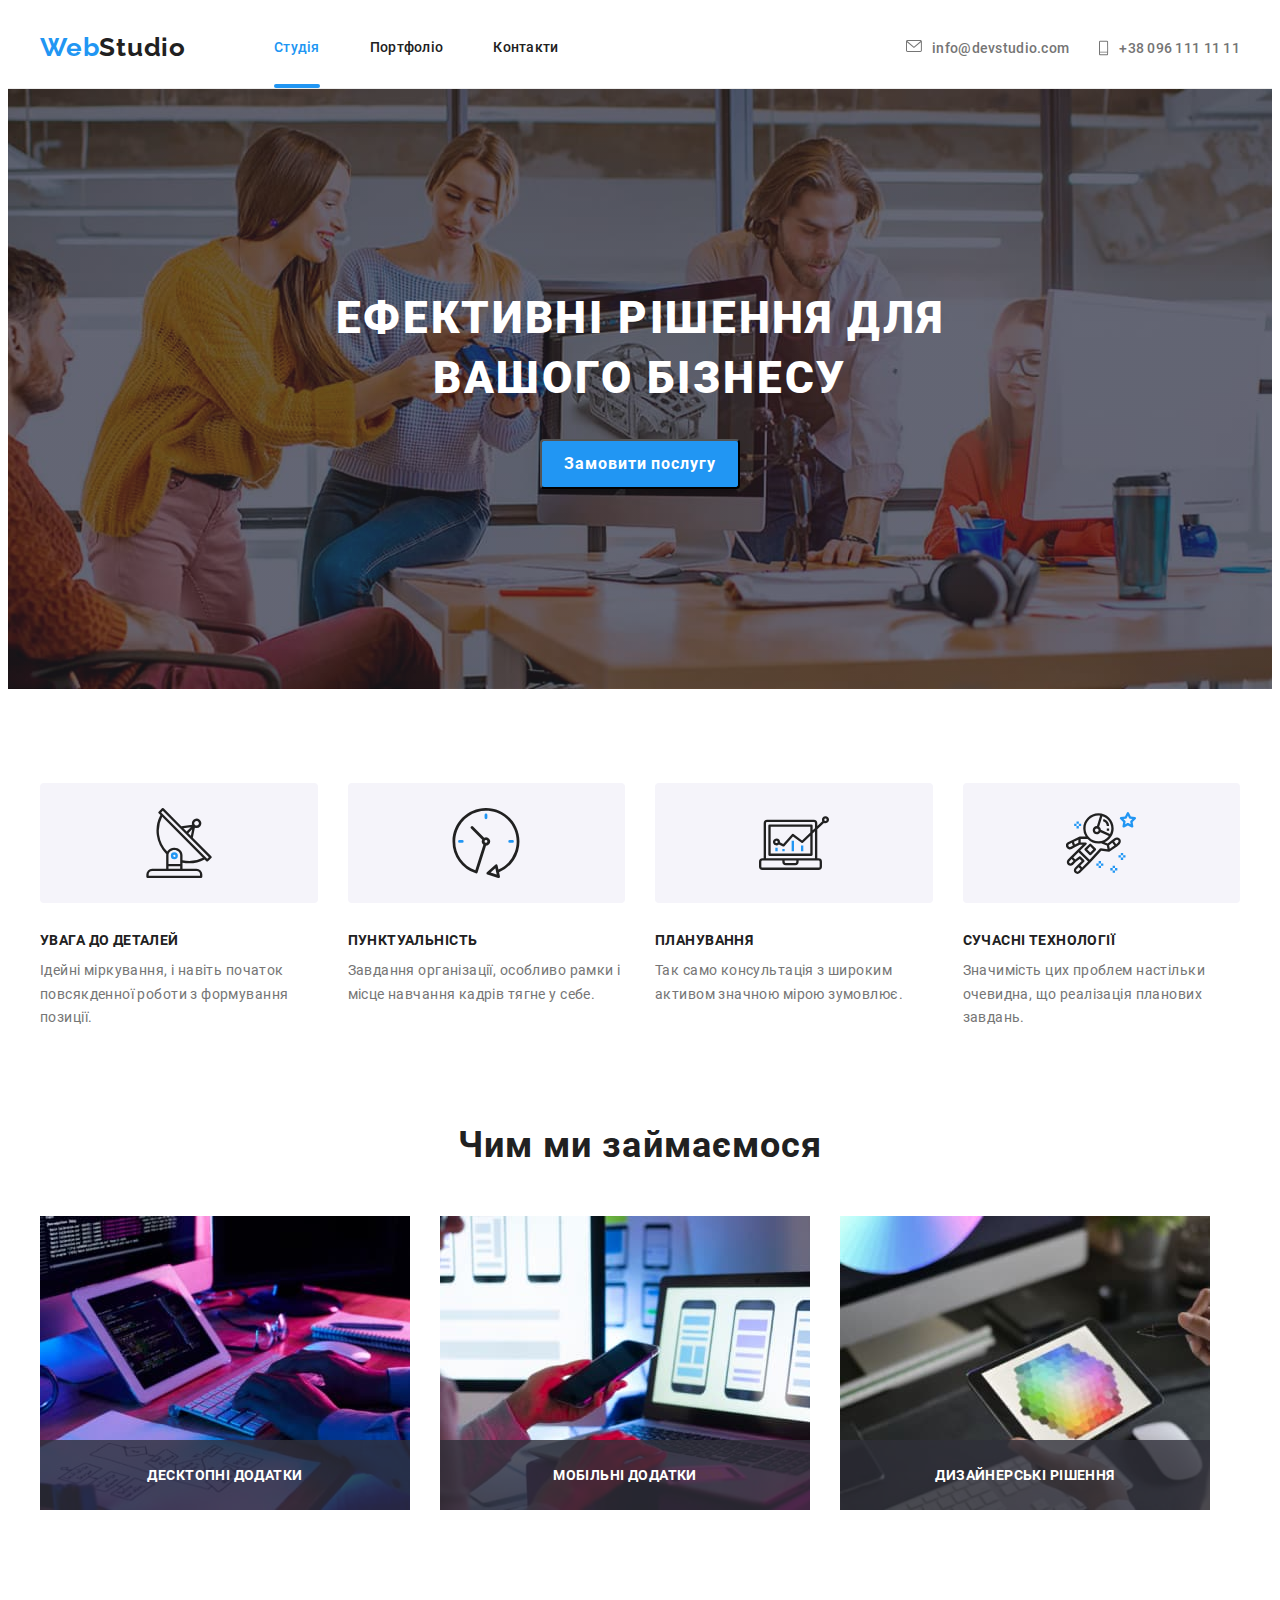
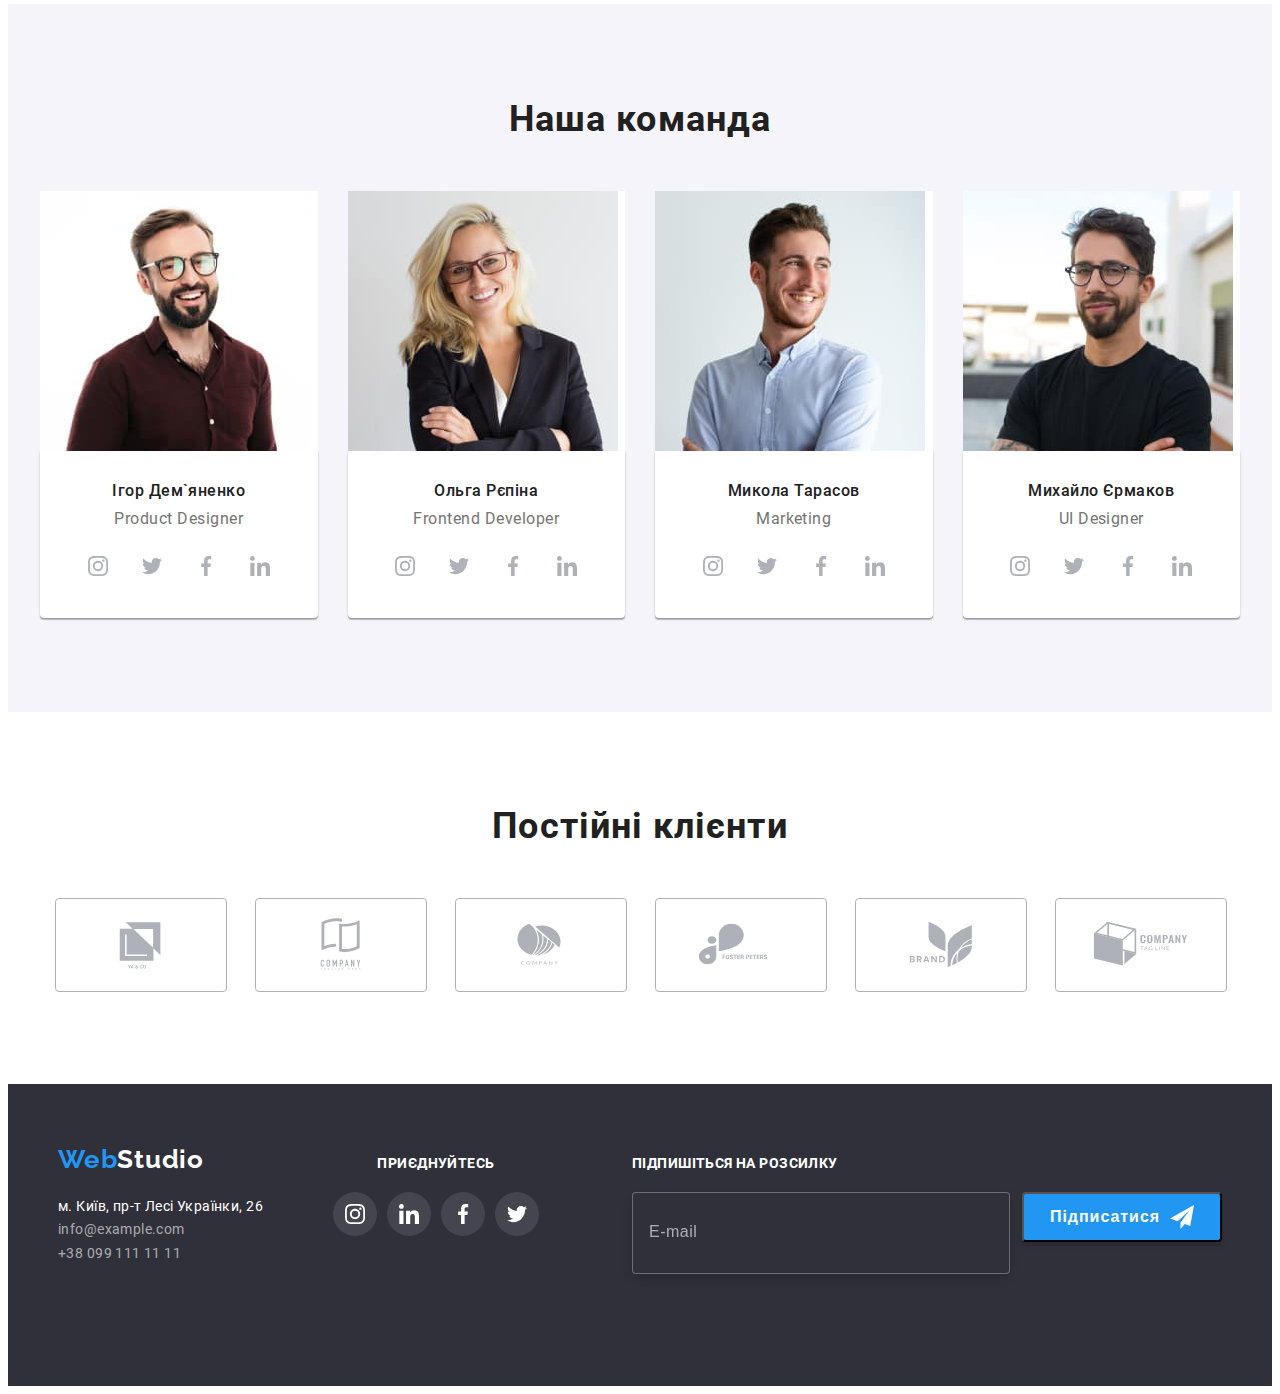
==== commit e923f049: "hw8" ====
--- a/index.html
+++ b/index.html
@@ -54,7 +54,7 @@
               <svg class="auth__phone-icon" width="10" height="16">
                 <use href="./images/icons/symbol-defs.svg#icon-phone"></use>
               </svg>
-              +380961111111
+              +38 096 111 11 11
             </a>
           </li>
         </ul>
